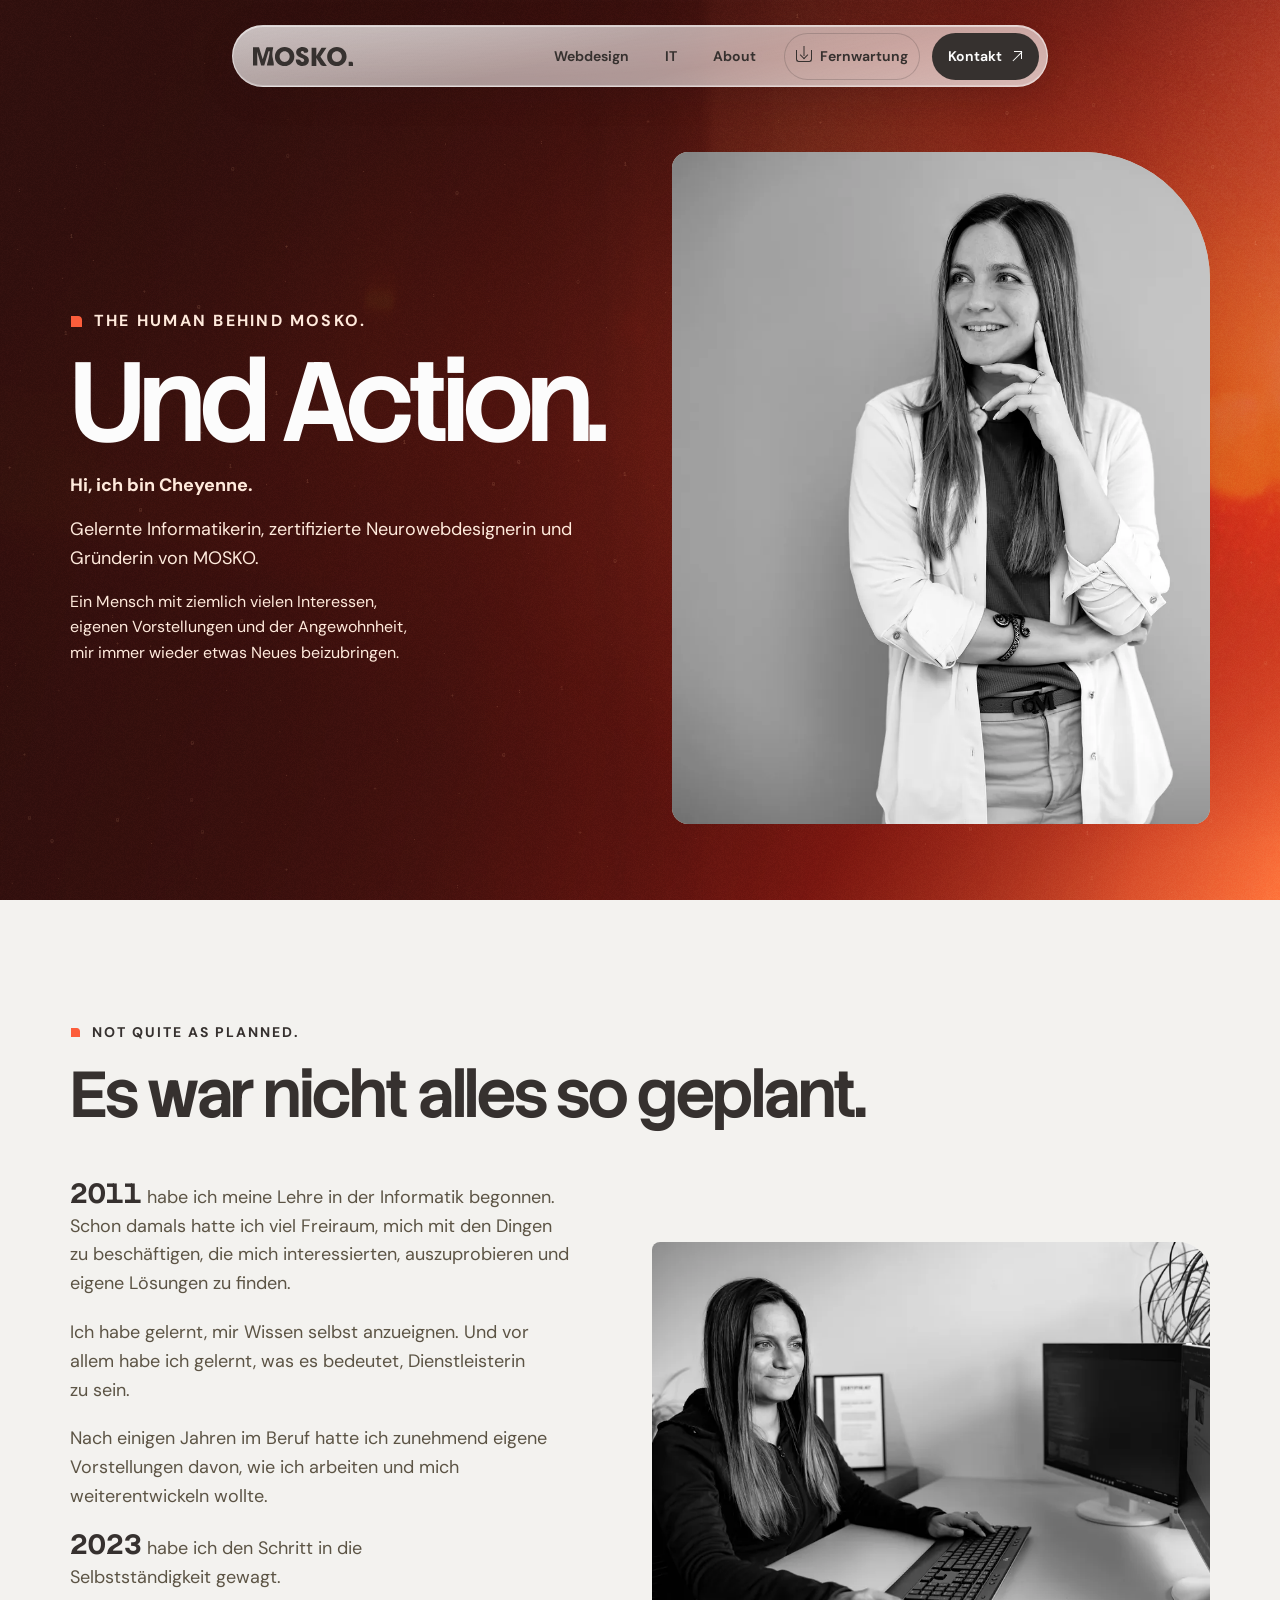
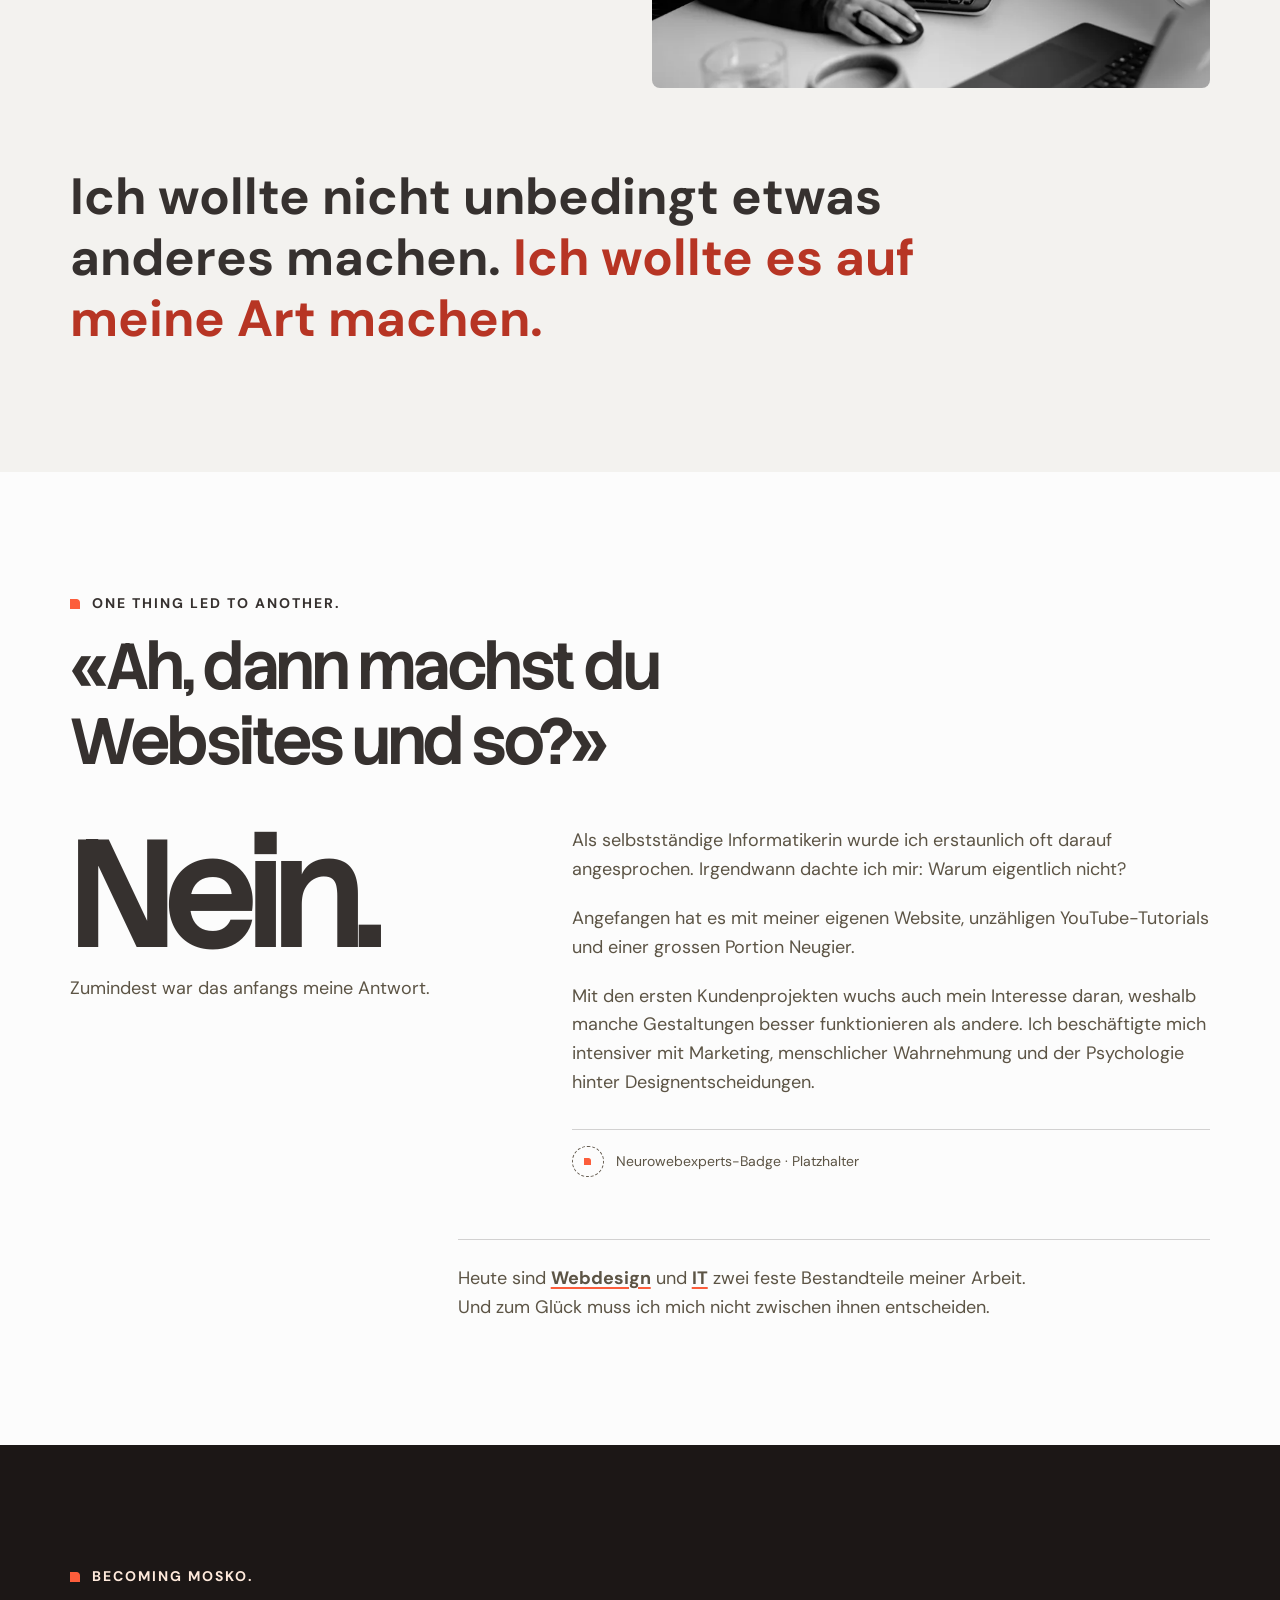
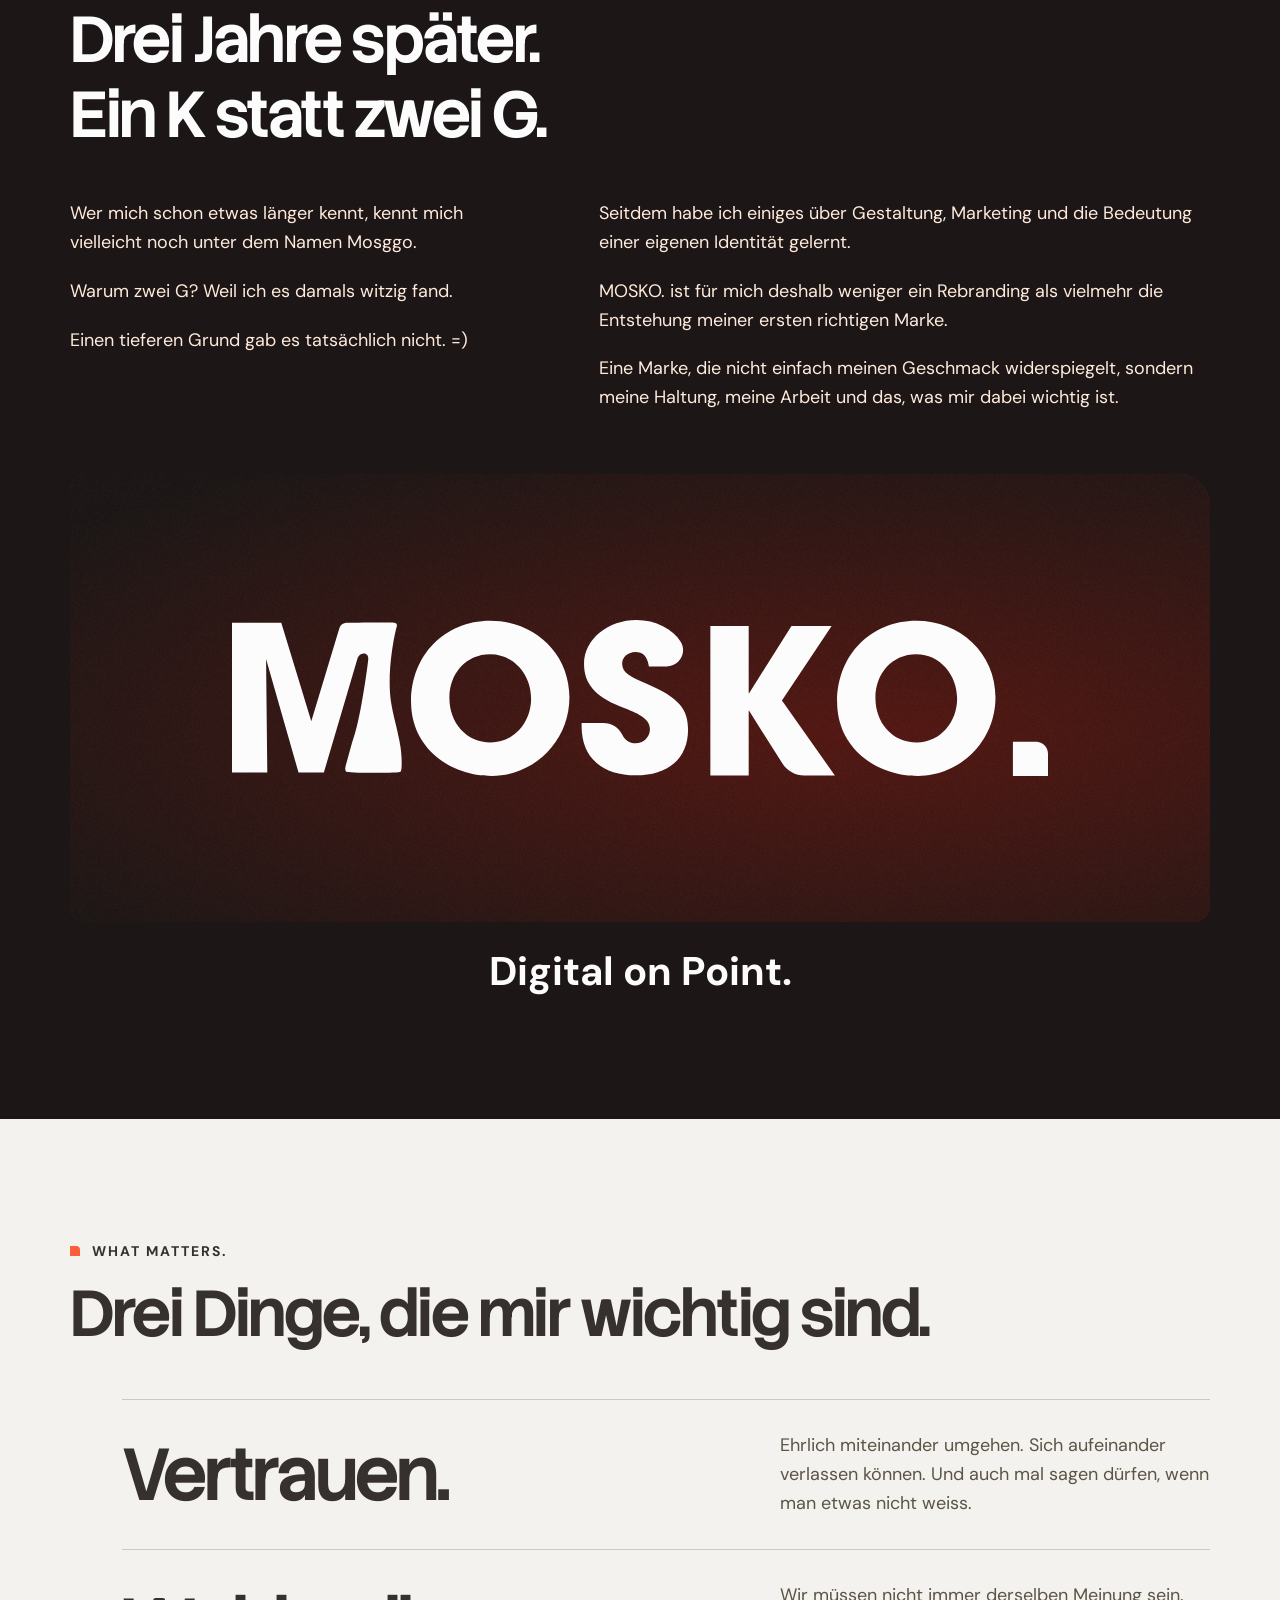
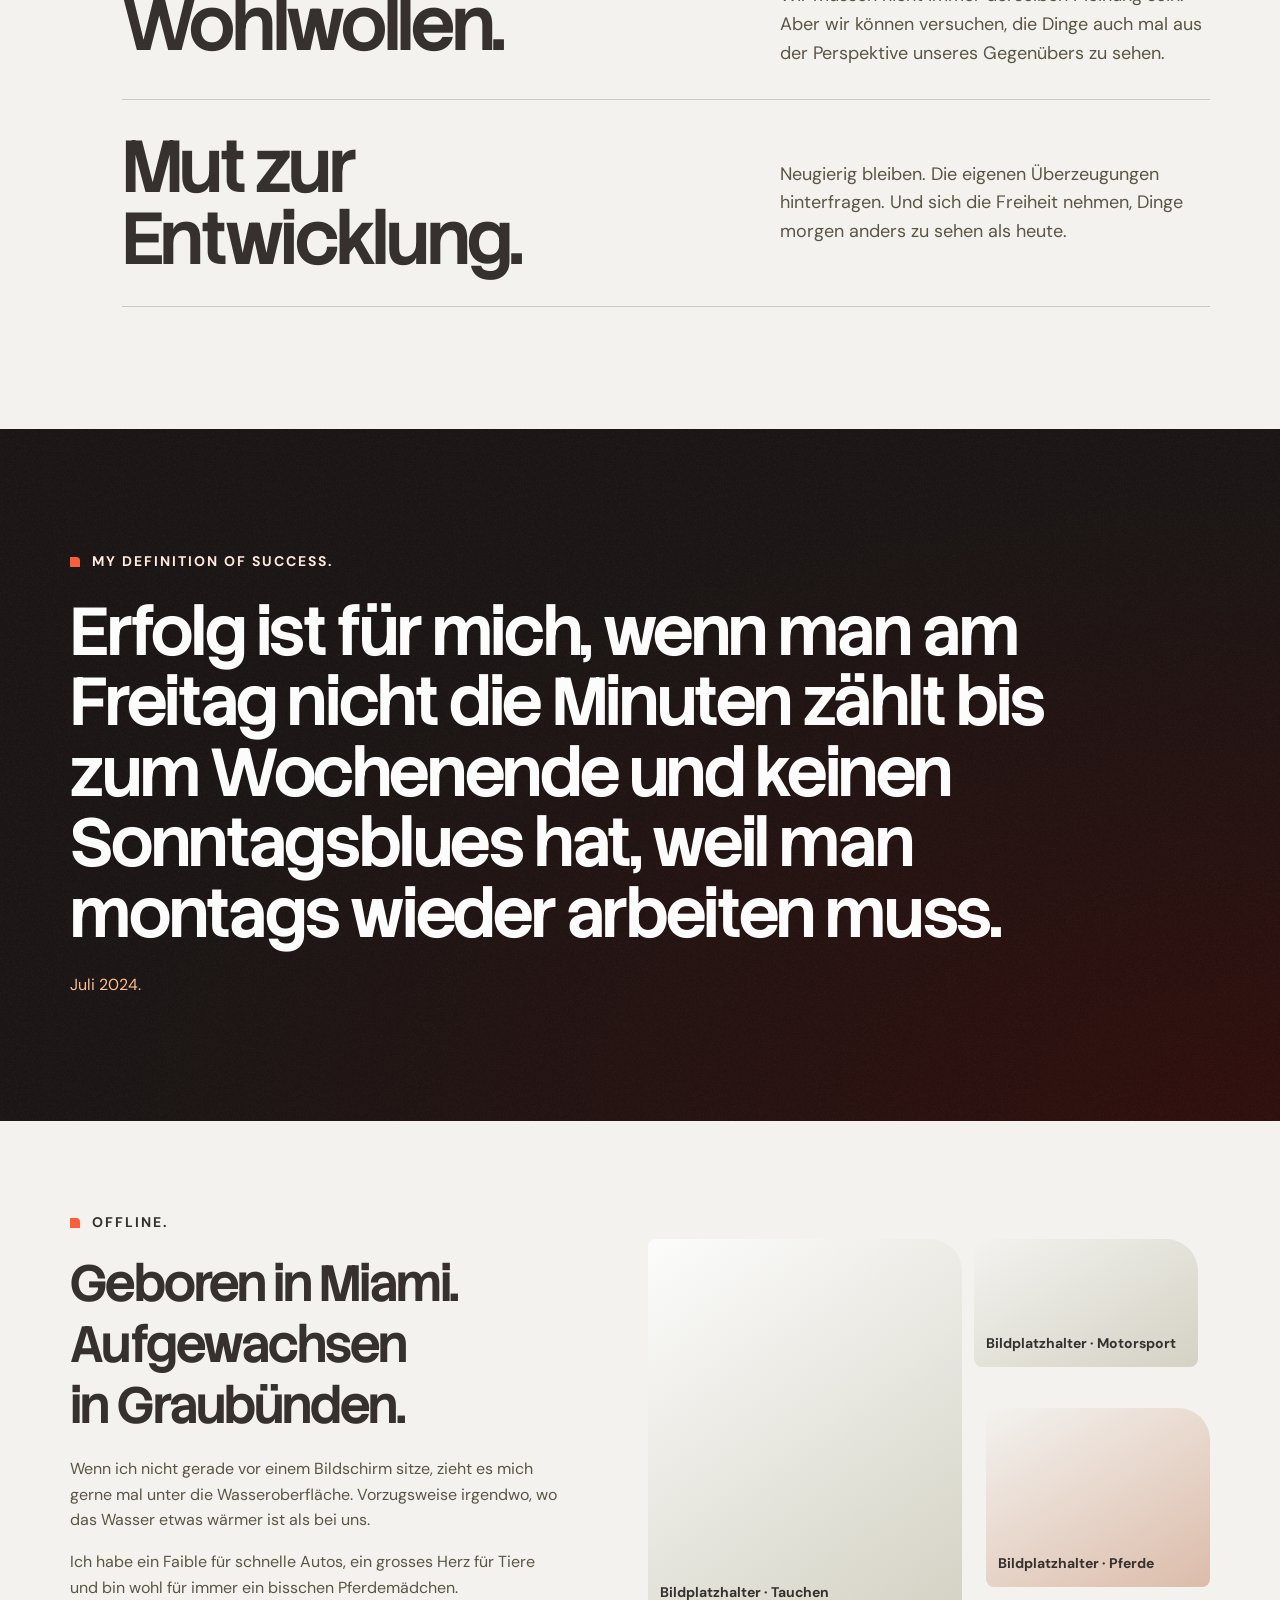
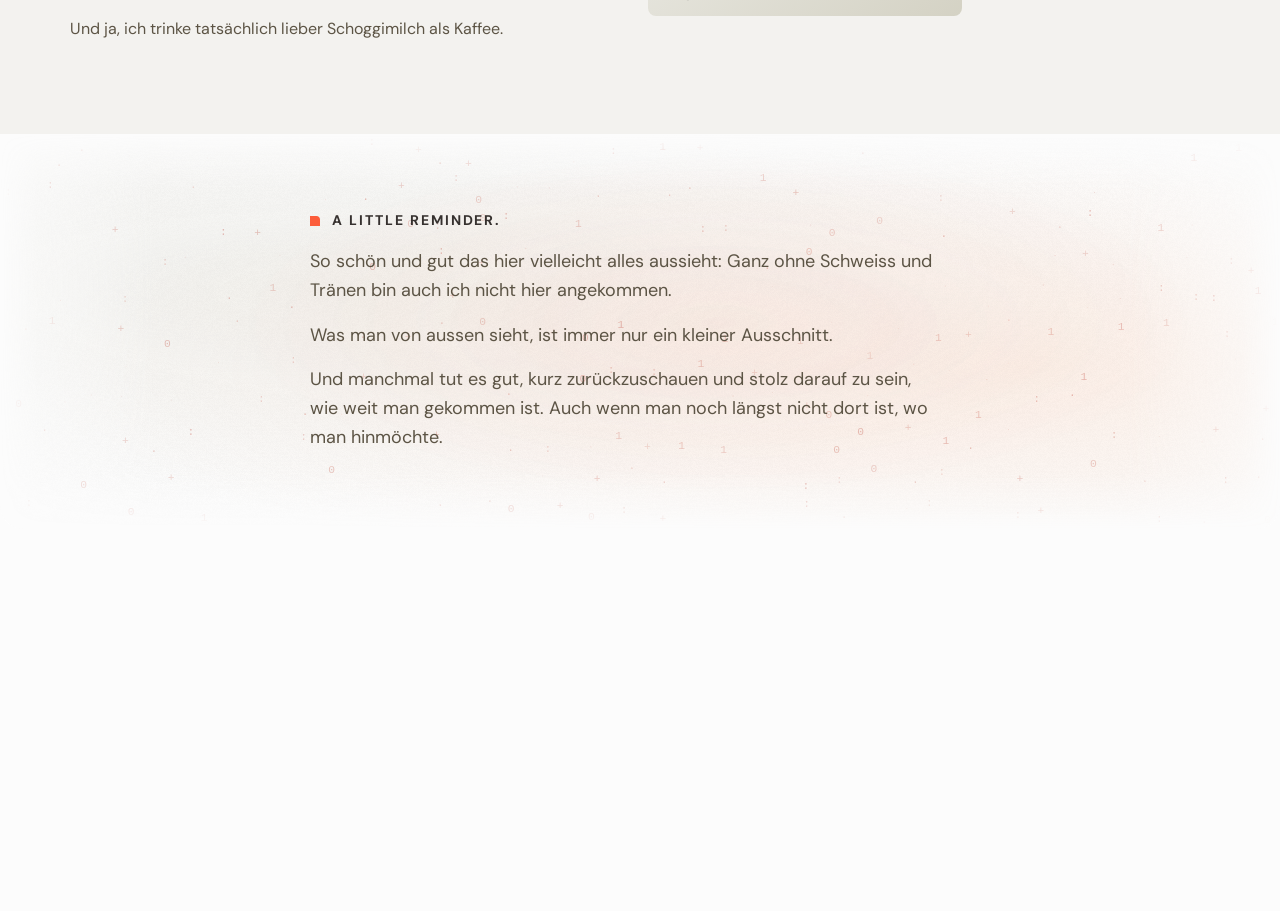
==== about/index.html @ 5f1146ff "Add the MOSKO About editorial and shared light field" ====
<!doctype html>
<html lang="de-CH">
<head>
  <meta charset="utf-8">
  <meta name="viewport" content="width=device-width, initial-scale=1">
  <meta name="theme-color" content="#3b1312">
  <meta name="robots" content="noindex, nofollow">
  <title>About – Cheyenne und die Geschichte von MOSKO.</title>
  <meta name="description" content="Cheyenne erzählt, wie Informatik, Webdesign und der Schritt in die Selbstständigkeit zu MOSKO. führten und welche Werte ihre Arbeit prägen.">
  <link rel="icon" href="../assets/img/mosko-signet.svg" type="image/svg+xml">
  <link rel="preload" href="../assets/fonts/stack-sans-headline.ttf" as="font" type="font/ttf" crossorigin>
  <link rel="preload" href="../assets/fonts/dm-sans.ttf" as="font" type="font/ttf" crossorigin>
  <link rel="stylesheet" href="../styles.css?v=about-field">
  <link rel="stylesheet" href="../about.css">
  <script src="../scenes.js" defer></script>
  <script src="../motion.js?v=mobile-curtain" defer></script>
  <script src="../language.js" defer></script>
  <script src="../about.js" defer></script>
</head>
<body class="about-page" id="start" data-native-scroll>
  <a class="skip-link" href="#inhalt">Zum Inhalt springen</a>

  <!-- data-wp-path dokumentiert das jeweilige Ziel für die spätere WordPress-Navigation. -->
  <header class="site-header">
    <nav class="nav-pill" aria-label="Hauptnavigation">
      <a class="nav-logo" href="../" aria-label="MOSKO. – Startseite" data-wp-path="/">
        <picture>
          <source media="(max-width: 26rem)" srcset="../assets/img/mosko-signet-kontrast.svg" width="1500" height="1032">
          <img src="../assets/img/mosko-kontrast.svg" width="1500" height="288" alt="">
        </picture>
      </a>
      <ul class="nav-links">
        <li><a href="../webdesign/" data-wp-path="/webdesign/">Webdesign</a></li>
        <li><a href="../it/" data-wp-path="/it/">IT</a></li>
        <li><a href="./" aria-current="page" data-wp-path="/about/">About</a></li>
      </ul>
      <ul class="nav-links nav-actions">
        <li class="nav-download-item">
          <a class="nav-download" href="../it/#fernwartung" aria-label="Fernwartung" data-wp-path="/it/#fernwartung">
            <span class="download-icon" aria-hidden="true"></span><span>Fernwartung</span>
          </a>
        </li>
        <li><a class="nav-contact" href="#kontakt" data-wp-path="/kontakt/">Kontakt <span class="arrow arrow-ne" aria-hidden="true"></span></a></li>
      </ul>
    </nav>
  </header>

  <main id="inhalt" tabindex="-1">
    <section class="hero about-hero boxed-l" aria-labelledby="hero-title">
      <div class="atmosphere atmosphere--chili" aria-hidden="true">
        <div class="atmosphere-film"></div>
        <div class="atmosphere-light"></div>
        <div class="hero-shade about-hero-shade"></div>
        <div class="atmosphere-grain"></div>
        <canvas class="atmosphere-field"></canvas>
      </div>
      <div class="about-hero-copy">
        <p class="sub-title subtitle-on-dark" lang="en">The Human Behind Mosko.</p>
        <h1 class="heading-on-dark" id="hero-title">Und Action.</h1>
        <p class="about-hello body-l body-on-dark">Hi, ich bin Cheyenne.</p>
        <p class="body-l body-on-dark">Gelernte Informatikerin, zertifizierte Neurowebdesignerin und Gründerin von MOSKO.</p>
        <p class="body-m body-on-dark">Ein Mensch mit ziemlich vielen Interessen, eigenen Vorstellungen und der Angewohnheit, mir immer wieder etwas Neues beizubringen.</p>
      </div>
      <figure class="about-hero-photo">
        <img src="../assets/img/about-cheyenne-hero-960.webp"
          srcset="../assets/img/about-cheyenne-hero-560.webp 560w, ../assets/img/about-cheyenne-hero-960.webp 960w"
          sizes="(max-width: 41.99rem) 90vw, (max-width: 90rem) 48vw, 690px"
          width="960" height="1200" fetchpriority="high"
          alt="Cheyenne lächelt in einem hellen Blazer und blickt zur Seite.">
      </figure>
    </section>

    <section class="about-path boxed-l pad-tb-128 bg-light-2" aria-labelledby="about-path-title">
      <header class="about-heading flex-column gap-16">
        <p class="sub-title subtitle-on-light" lang="en">Not Quite as Planned.</p>
        <h2 class="title-2 heading-on-light" id="about-path-title">Es war nicht alles so geplant.</h2>
      </header>
      <div class="about-path-spread">
        <div class="about-path-text body-l body-on-light">
          <p><time class="about-year" datetime="2011">2011</time> habe ich meine Lehre in der Informatik begonnen. Schon damals hatte ich viel Freiraum, mich mit den Dingen zu beschäftigen, die mich interessierten, auszuprobieren und eigene Lösungen zu finden.</p>
          <p>Ich habe gelernt, mir Wissen selbst anzueignen. Und vor allem habe ich gelernt, was es bedeutet, Dienstleisterin zu sein.</p>
          <p>Nach einigen Jahren im Beruf hatte ich zunehmend eigene Vorstellungen davon, wie ich arbeiten und mich weiterentwickeln wollte.</p>
          <p><time class="about-year" datetime="2023">2023</time> habe ich den Schritt in die Selbstständigkeit gewagt.</p>
        </div>
        <figure class="about-path-photo">
          <img src="../assets/img/about-cheyenne-path-840.webp"
            srcset="../assets/img/about-cheyenne-path-500.webp 500w, ../assets/img/about-cheyenne-path-840.webp 840w"
            sizes="(max-width: 41.99rem) 85vw, (max-width: 90rem) 44vw, 640px"
            width="840" height="672" loading="lazy" decoding="async"
            alt="Cheyenne sitzt seitlich an einem Schreibtisch mit Tastatur und Monitoren.">
        </figure>
      </div>
      <p class="about-path-statement title-3 heading-on-light"><strong>Ich wollte nicht unbedingt etwas anderes machen. <span>Ich wollte es auf meine Art machen.</span></strong></p>
    </section>

    <section class="about-worlds boxed-l pad-tb-128 bg-light-1" aria-labelledby="about-worlds-title">
      <header class="about-heading flex-column gap-16">
        <p class="sub-title subtitle-on-light" lang="en">One Thing Led to Another.</p>
        <h2 class="title-2 heading-on-light" id="about-worlds-title">«Ah, dann machst du Websites und so?»</h2>
      </header>
      <div class="about-worlds-spread">
        <p class="about-answer body-l body-on-light"><strong>Nein.</strong> Zumindest war das anfangs meine Antwort.</p>
        <div class="flex-column gap-20 body-l body-on-light">
          <p>Als selbstständige Informatikerin wurde ich erstaunlich oft darauf angesprochen. Irgendwann dachte ich mir: Warum eigentlich nicht?</p>
          <p>Angefangen hat es mit meiner eigenen Website, unzähligen YouTube-Tutorials und einer grossen Portion Neugier.</p>
          <p>Mit den ersten Kundenprojekten wuchs auch mein Interesse daran, weshalb manche Gestaltungen besser funktionieren als andere. Ich beschäftigte mich intensiver mit Marketing, menschlicher Wahrnehmung und der Psychologie hinter Designentscheidungen.</p>
          <div class="credential" data-wp-slot="neurowebexperts-badge">
            <span class="credential-mark" aria-hidden="true"></span>
            <p class="body-s">Neurowebexperts-Badge · Platzhalter</p>
          </div>
        </div>
      </div>
      <div class="about-worlds-close flex-column gap-12 body-l body-on-light">
        <p>Heute sind <strong>Webdesign</strong> und <strong>IT</strong> zwei feste Bestandteile meiner Arbeit.</p>
        <p>Und zum Glück muss ich mich nicht zwischen ihnen entscheiden.</p>
      </div>
    </section>

    <section class="about-brand boxed-l pad-tb-128" aria-labelledby="about-brand-title">
      <header class="about-heading flex-column gap-16">
        <p class="sub-title subtitle-on-dark" lang="en">Becoming Mosko.</p>
        <h2 class="title-2 heading-on-dark" id="about-brand-title">Drei Jahre später. Ein K statt zwei G.</h2>
      </header>
      <div class="about-brand-copy body-l body-on-dark">
        <div class="flex-column gap-20">
          <p>Wer mich schon etwas länger kennt, kennt mich vielleicht noch unter dem Namen Mosggo.</p>
          <p>Warum zwei G? Weil ich es damals witzig fand.</p>
          <p>Einen tieferen Grund gab es tatsächlich nicht. =)</p>
        </div>
        <div class="flex-column gap-20">
          <p>Seitdem habe ich einiges über Gestaltung, Marketing und die Bedeutung einer eigenen Identität gelernt.</p>
          <p>MOSKO. ist für mich deshalb weniger ein Rebranding als vielmehr die Entstehung meiner ersten richtigen Marke.</p>
          <p>Eine Marke, die nicht einfach meinen Geschmack widerspiegelt, sondern meine Haltung, meine Arbeit und das, was mir dabei wichtig ist.</p>
        </div>
      </div>
      <div class="about-brand-stage" data-brand-stage aria-hidden="true">
        <p class="about-name about-name-static">Mosggo <span>→</span></p>
        <div class="about-name about-name-moving">
          <span>M</span><span>O</span><span>S</span><span class="brand-g brand-g-first">G</span><span class="brand-g brand-g-second">G</span><span class="brand-o">O</span>
          <span class="brand-k">K</span>
        </div>
        <img class="about-brand-logo" src="../assets/img/mosko-leinen.svg" width="1500" height="288" alt="" loading="lazy" decoding="async">
      </div>
      <p class="about-brand-claim title-4 heading-on-dark" lang="en"><strong>Digital on Point.</strong></p>
    </section>

    <section class="about-values boxed-l pad-tb-128 bg-light-2" aria-labelledby="about-values-title">
      <header class="about-heading flex-column gap-16">
        <p class="sub-title subtitle-on-light" lang="en">What Matters.</p>
        <h2 class="title-2 heading-on-light" id="about-values-title">Drei Dinge, die mir wichtig sind.</h2>
      </header>
      <div class="about-values-list">
        <article>
          <h3 class="heading-on-light">Vertrauen.</h3>
          <p class="body-l body-on-light">Ehrlich miteinander umgehen. Sich aufeinander verlassen können. Und auch mal sagen dürfen, wenn man etwas nicht weiss.</p>
        </article>
        <article>
          <h3 class="heading-on-light">Wohlwollen.</h3>
          <p class="body-l body-on-light">Wir müssen nicht immer derselben Meinung sein. Aber wir können versuchen, die Dinge auch mal aus der Perspektive unseres Gegenübers zu sehen.</p>
        </article>
        <article>
          <h3 class="heading-on-light">Mut zur Entwicklung.</h3>
          <p class="body-l body-on-light">Neugierig bleiben. Die eigenen Überzeugungen hinterfragen. Und sich die Freiheit nehmen, Dinge morgen anders zu sehen als heute.</p>
        </article>
      </div>
    </section>

    <section class="about-quote boxed-l pad-tb-128" aria-labelledby="about-quote-title">
      <figure class="about-quote-copy flex-column gap-24">
        <p class="sub-title subtitle-on-dark" lang="en">My Definition of Success.</p>
        <blockquote>
          <h2 class="heading-on-dark" id="about-quote-title">Erfolg ist für mich, wenn man am Freitag nicht die Minuten zählt bis zum Wochenende und keinen Sonntagsblues hat, weil man montags wieder arbeiten muss.</h2>
        </blockquote>
        <figcaption class="body-m body-on-dark"><time datetime="2024-07">Juli 2024.</time></figcaption>
      </figure>
    </section>

    <section class="about-offline boxed-l pad-tb-96 bg-light-2" aria-labelledby="about-offline-title">
      <div class="about-offline-copy flex-column gap-20">
        <p class="sub-title subtitle-on-light" lang="en">Offline.</p>
        <h2 class="title-3 heading-on-light" id="about-offline-title">Geboren in Miami. Aufgewachsen in Graubünden.</h2>
        <div class="flex-column gap-16 body-m body-on-light">
          <p>Wenn ich nicht gerade vor einem Bildschirm sitze, zieht es mich gerne mal unter die Wasseroberfläche. Vorzugsweise irgendwo, wo das Wasser etwas wärmer ist als bei uns.</p>
          <p>Ich habe ein Faible für schnelle Autos, ein grosses Herz für Tiere und bin wohl für immer ein bisschen Pferdemädchen.</p>
          <p>Und ja, ich trinke tatsächlich lieber Schoggimilch als Kaffee.</p>
        </div>
      </div>
      <div class="about-collage">
        <figure class="about-slot about-slot-dive" data-wp-slot="offline-tauchen">
          <figcaption class="body-s">Bildplatzhalter · Tauchen</figcaption>
        </figure>
        <figure class="about-slot about-slot-racing" data-wp-slot="offline-motorsport">
          <figcaption class="body-s">Bildplatzhalter · Motorsport</figcaption>
        </figure>
        <figure class="about-slot about-slot-horses" data-wp-slot="offline-pferde">
          <figcaption class="body-s">Bildplatzhalter · Pferde</figcaption>
        </figure>
      </div>
    </section>

    <aside class="about-note boxed-l pad-tb-80 bg-light-1" data-light-field aria-labelledby="about-note-title">
      <div class="atmosphere atmosphere--light" aria-hidden="true">
        <div class="atmosphere-light"></div>
        <div class="atmosphere-grain"></div>
        <canvas class="atmosphere-field"></canvas>
      </div>
      <div class="about-note-copy flex-column gap-16 body-l body-on-light">
        <h2 class="sub-title subtitle-on-light" id="about-note-title" lang="en">A Little Reminder.</h2>
        <p>So schön und gut das hier vielleicht alles aussieht: Ganz ohne Schweiss und Tränen bin auch ich nicht hier angekommen.</p>
        <p>Was man von aussen sieht, ist immer nur ein kleiner Ausschnitt.</p>
        <p>Und manchmal tut es gut, kurz zurückzuschauen und stolz darauf zu sein, wie weit man gekommen ist. Auch wenn man noch längst nicht dort ist, wo man hinmöchte.</p>
      </div>
    </aside>
  </main>

  <div id="kontakt" class="footer-anchor" aria-hidden="true"></div>
  <footer class="curtain boxed-l" aria-labelledby="footer-title">
    <div class="atmosphere atmosphere--chili" aria-hidden="true">
      <div class="atmosphere-film"></div>
      <div class="atmosphere-light"></div>
      <div class="curtain-shade"></div>
      <div class="atmosphere-grain"></div>
      <canvas class="atmosphere-field"></canvas>
    </div>
    <div class="curtain-identity">
      <div class="curtain-brand flex-column gap-16">
        <a class="curtain-logo" href="../" data-wp-path="/" aria-label="MOSKO. Digital on Point. Zur Startseite">
          <img src="../assets/img/mosko-claim-leinen.svg" width="1500" height="388" alt="MOSKO. Digital on Point.">
        </a>
        <p class="body-m">In Graubünden zuhause. Digital überall.</p>
      </div>
      <div class="curtain-reach flex-column gap-16">
        <h2 class="title-6 heading-on-dark" id="footer-title">Bereit, wenn du es bist.</h2>
        <div class="curtain-channels">
          <address class="curtain-contact body-m">
            <a href="tel:+41792726472">+41 79 272 64 72</a>
            <a href="mailto:info@mosko.ch">info@mosko.ch</a>
          </address>
          <div class="curtain-socials">
            <span class="curtain-social-icon" data-social-profile="instagram" role="img" aria-label="Instagram – Profil-URL folgt" title="Instagram-Profil folgt">
              <svg viewBox="0 0 24 24" aria-hidden="true" fill="none" stroke="currentColor" stroke-width="1.6">
                <rect x="3.5" y="3.5" width="17" height="17" rx="4.5"/>
                <circle cx="12" cy="12" r="4"/>
                <circle cx="17.2" cy="6.9" r="1" fill="currentColor" stroke="none"/>
              </svg>
            </span>
            <span class="curtain-social-icon" data-social-profile="linkedin" role="img" aria-label="LinkedIn – Profil-URL folgt" title="LinkedIn-Profil folgt">
              <svg viewBox="0 0 24 24" aria-hidden="true" fill="none" stroke="currentColor" stroke-width="1.6">
                <rect x="3.5" y="3.5" width="17" height="17" rx="3"/>
                <path d="M8 10.5v6m3.75 0v-6m0 2.1a2.4 2.4 0 0 1 4.8 0v3.9" stroke-linecap="round"/>
                <circle cx="8" cy="7.6" r="1" fill="currentColor" stroke="none"/>
              </svg>
            </span>
          </div>
        </div>
      </div>
    </div>

    <div class="curtain-base body-s">
      <p class="curtain-language-status" lang="en" role="status" data-language-status hidden></p>
      <div class="curtain-legal">
        <p>© 2026 MOSKO.</p>
        <nav class="curtain-links" aria-label="Rechtliche Informationen">
          <a href="#impressum-vorschau" data-wp-path="/impressum/">Impressum</a>
          <a href="#datenschutz-vorschau" data-wp-path="/datenschutz/">Datenschutz</a>
        </nav>
      </div>
      <div class="curtain-language" role="group" aria-label="Sprache" data-language-picker hidden>
        <button type="button" lang="de-CH" aria-label="Deutsch" aria-pressed="false" data-language="de">DE</button>
        <span aria-hidden="true">/</span>
        <button type="button" lang="en" aria-label="English" aria-pressed="false" data-language="en">EN</button>
      </div>
    </div>
    <p class="preview-note body-s" id="impressum-vorschau" tabindex="-1">Das Impressum folgt als eigene Seite. <a href="#kontakt">Hinweis schliessen</a></p>
    <p class="preview-note body-s" id="datenschutz-vorschau" tabindex="-1">Die Datenschutzerklärung folgt als eigene Seite. <a href="#kontakt">Hinweis schliessen</a></p>
  </footer>
</body>
</html>
---- styles.css ----
@font-face {
  font-family: "Stack Sans Headline";
  src: url("assets/fonts/stack-sans-headline.ttf") format("truetype");
  font-style: normal;
  font-weight: 200 700;
  font-display: swap;
}
@font-face {
  font-family: "DM Sans";
  src: url("assets/fonts/dm-sans.ttf") format("truetype");
  font-style: normal;
  font-weight: 100 1000;
  font-display: swap;
}

:root {
  --primary-brand-1: #fc5d3b;
  --primary-light-1: #fcfcfc;
  --primary-light-2: #f3f2ef;
  --primary-light-3: #d4d2c4;
  --primary-dark-1: #36312f;
  --primary-dark-2: #5c5445;
  --primary-dark-3: #655c50;
  --primary-transparent-1: #fc5d3b1f;

  --chili-ink: #31100e;
  --chili-shadow: #541813;
  --chili-base: #7d251d;
  --chili-red: #b73524;
  --chili-glow: #f34b2d;
  --chili-light: #ff9c60;
  --chili-ember: #ffbc91;
  --chili-cream: #ffeadc;
  --shadow-black: #1c1716;
  --glass-base: color-mix(in srgb, var(--primary-light-1) 58%, transparent);
  --glass-fallback: color-mix(in srgb, var(--primary-light-1) 87%, transparent);
  --glass-rim: color-mix(in srgb, var(--primary-light-1) 54%, transparent);
  --glass-highlight: color-mix(in srgb, var(--primary-light-1) 29%, transparent);
  --glass-shade: color-mix(in srgb, var(--chili-ink) 19%, transparent);
  --light-line: color-mix(in srgb, var(--primary-light-1) 42%, transparent);
  --dark-line: color-mix(in srgb, var(--primary-dark-1) 21%, transparent);
  --grain: url("assets/img/grain.png");
  /* Lichtfotografie: liana-s-kWEW965_5Y0-unsplash.jpg */
  --film: url("assets/img/chili-film.webp");

  --heading-font: "Stack Sans Headline", Arial, sans-serif;
  --body-font: "DM Sans", Arial, sans-serif;
  --heading-weight: 600;
  --body-weight: 400;
  --body-size-l: 1.125rem;
  --body-size-m: 1rem;
  --body-size-s: 0.875rem;
  --title-subtitle: 0.875rem;
  /* Modulare Skala: 19px × 1.13 bei 360px, 25px × 1.27 bei 1280px. */
  --title-size-1: clamp(2.1875rem, 1.0136rem + 5.2174vw, 5.1875rem);
  --title-size-2: clamp(1.9375rem, 1.106rem + 3.6957vw, 4.0625rem);
  --title-size-3: clamp(1.6875rem, 1.1005rem + 2.6087vw, 3.1875rem);
  --title-size-4: clamp(1.5rem, 1.1087rem + 1.7391vw, 2.5rem);
  --title-size-5: clamp(1.3125rem, 1.0435rem + 1.1957vw, 2rem);
  --title-size-6: clamp(1.1875rem, 1.0408rem + 0.6522vw, 1.5625rem);
  --tracking-title: -0.038em;
  --tracking-label: 0.14em;

  --size-0: 0rem;
  --size-4: 0.25rem;
  --size-8: 0.5rem;
  --size-12: 0.75rem;
  --size-16: 1rem;
  --size-20: 1.25rem;
  --size-24: 1.5rem;
  --size-32: clamp(1.75rem, 1.662rem + 0.376vw, 2rem);
  --size-40: clamp(2.125rem, 1.993rem + 0.563vw, 2.5rem);
  --size-48: clamp(2.5rem, 2.324rem + 0.751vw, 3rem);
  --size-64: clamp(3.25rem, 2.986rem + 1.127vw, 4rem);
  --size-80: clamp(3.875rem, 3.479rem + 1.69vw, 5rem);
  --size-96: clamp(4.5rem, 3.972rem + 2.254vw, 6rem);
  --size-128: clamp(5.8rem, 5.025rem + 3.305vw, 8rem);
  --size-160: clamp(7rem, 5.944rem + 4.507vw, 10rem);

  --radius-s: 0.5rem;
  --radius-m: 1rem;
  --radius-l: 2rem;
  --radius-full: 9999px;
  --button-radius: var(--radius-full);
  --point-rounding: 34.4%;
  --point-mask: url("assets/img/mosko-punkt.svg");
  --point-size: 0.72em;
  --hairline: 1px;
  --focus-width: 2px;
  --max-content: 86rem;
  --nav-width: 51rem;
  --nav-top: clamp(0.625rem, 2.8vh, 1.65rem);
  --page-gutter: max(5.5%, calc((100% - var(--max-content)) / 2));
  --nav-logo-size: clamp(4.5rem, 9vw, 6.25rem);
  --icon-size: 0.9em;
  --curtain-overlap: 24px;
  --curtain-radius: var(--curtain-overlap);
  --signature-track: min(96svh, 58rem);
  --ease-out: cubic-bezier(0.22, 1, 0.36, 1);
  --transition-fast: 180ms;
  --transition-image: 650ms;
}

*, *::before, *::after { box-sizing: border-box; }
html { scroll-behavior: smooth; }
body {
  margin: 0;
  color: var(--primary-dark-2);
  background: var(--primary-light-1);
  font: var(--body-weight) var(--body-size-m)/1.6 var(--body-font);
  font-optical-sizing: none;
  font-variation-settings: "opsz" 18;
}
h1, h2, h3, h4, h5, h6 {
  margin: 0;
  color: var(--primary-dark-1);
  font-family: var(--heading-font);
  font-weight: var(--heading-weight);
  letter-spacing: var(--tracking-title);
  text-wrap: balance;
}
h1 { font-size: var(--title-size-1); line-height: 1.1; }
h2 { font-size: var(--title-size-2); line-height: 1.15; }
h3 { font-size: var(--title-size-3); line-height: 1.2; }
h4 { font-size: var(--title-size-4); line-height: 1.25; }
h5 { font-size: var(--title-size-5); line-height: 1.3; }
h6 { font-size: var(--title-size-6); line-height: 1.3; }
p, ul, figure { margin: 0; }
p { text-wrap: pretty; }
a { color: inherit; text-underline-offset: 0.22em; }
img { display: block; max-inline-size: 100%; block-size: auto; }
:focus-visible {
  outline: var(--focus-width) solid var(--focus-color, var(--primary-dark-1));
  outline-offset: var(--size-4);
}
:where([id]) { scroll-margin-block-start: var(--anchor-offset, var(--size-96)); }

/* LWPR typography, spacing and layout */
.title-1 { font-size: var(--title-size-1); font-weight: var(--heading-weight); line-height: 1.1; }
.title-2 { font-size: var(--title-size-2); font-weight: var(--heading-weight); line-height: 1.15; }
.title-3 { font-size: var(--title-size-3); font-weight: var(--heading-weight); line-height: 1.2; }
.title-4 { font-size: var(--title-size-4); font-weight: var(--heading-weight); line-height: 1.25; }
.title-5 { font-size: var(--title-size-5); font-weight: var(--heading-weight); line-height: 1.3; }
.title-6 { font-size: var(--title-size-6); font-weight: var(--heading-weight); line-height: 1.3; }
.body-l { font-size: var(--body-size-l); font-weight: var(--body-weight); line-height: 1.6; }
.body-m { font-size: var(--body-size-m); font-weight: var(--body-weight); line-height: 1.6; }
.body-s { font-size: var(--body-size-s); font-weight: var(--body-weight); line-height: 1.6; }
.sub-title {
  display: flex;
  align-items: center;
  gap: var(--size-12);
  font-family: var(--body-font);
  font-size: var(--title-subtitle);
  font-weight: 700;
  line-height: 1.4;
  letter-spacing: var(--tracking-label);
  text-transform: uppercase;
}
.heading-on-light { color: var(--primary-dark-1); }
.heading-on-dark { color: var(--primary-light-1); }
.subtitle-on-light { color: var(--primary-dark-1); }
.subtitle-on-dark { color: var(--chili-cream); }
.body-on-light { color: var(--primary-dark-2); }
.body-on-dark { color: var(--chili-cream); }
.link-on-light { color: var(--primary-dark-1); }
.bg-light-1 { background-color: var(--primary-light-1); }
.bg-light-2 { background-color: var(--primary-light-2); }
.boxed-l { padding-inline: var(--page-gutter); }
.flex-column { display: flex; flex-direction: column; }
.gap-16 { gap: var(--size-16); }
.gap-20 { gap: var(--size-20); }
.gap-24 { gap: var(--size-24); }
.pad-0 { padding: var(--size-0); }
.pad-tb-0 { padding-block: var(--size-0); }
.pad-lr-0 { padding-inline: var(--size-0); }
.pad-4 { padding: var(--size-4); }
.pad-tb-4 { padding-block: var(--size-4); }
.pad-lr-4 { padding-inline: var(--size-4); }
.pad-8 { padding: var(--size-8); }
.pad-tb-8 { padding-block: var(--size-8); }
.pad-lr-8 { padding-inline: var(--size-8); }
.pad-12 { padding: var(--size-12); }
.pad-tb-12 { padding-block: var(--size-12); }
.pad-lr-12 { padding-inline: var(--size-12); }
.pad-16 { padding: var(--size-16); }
.pad-tb-16 { padding-block: var(--size-16); }
.pad-lr-16 { padding-inline: var(--size-16); }
.pad-20 { padding: var(--size-20); }
.pad-tb-20 { padding-block: var(--size-20); }
.pad-lr-20 { padding-inline: var(--size-20); }
.pad-24 { padding: var(--size-24); }
.pad-tb-24 { padding-block: var(--size-24); }
.pad-lr-24 { padding-inline: var(--size-24); }
.pad-32 { padding: var(--size-32); }
.pad-tb-32 { padding-block: var(--size-32); }
.pad-lr-32 { padding-inline: var(--size-32); }
.pad-40 { padding: var(--size-40); }
.pad-tb-40 { padding-block: var(--size-40); }
.pad-lr-40 { padding-inline: var(--size-40); }
.pad-48 { padding: var(--size-48); }
.pad-tb-48 { padding-block: var(--size-48); }
.pad-lr-48 { padding-inline: var(--size-48); }
.pad-64 { padding: var(--size-64); }
.pad-tb-64 { padding-block: var(--size-64); }
.pad-lr-64 { padding-inline: var(--size-64); }
.pad-80 { padding: var(--size-80); }
.pad-tb-80 { padding-block: var(--size-80); }
.pad-lr-80 { padding-inline: var(--size-80); }
.pad-96 { padding: var(--size-96); }
.pad-tb-96 { padding-block: var(--size-96); }
.pad-lr-96 { padding-inline: var(--size-96); }
.pad-128 { padding: var(--size-128); }
.pad-tb-128 { padding-block: var(--size-128); }
.pad-lr-128 { padding-inline: var(--size-128); }
.pad-160 { padding: var(--size-160); }
.pad-tb-160 { padding-block: var(--size-160); }
.pad-lr-160 { padding-inline: var(--size-160); }

.text-link {
  display: inline-flex;
  align-items: center;
  align-self: start;
  gap: var(--size-12);
  min-block-size: var(--size-48);
  font-weight: 700;
  text-decoration-thickness: var(--focus-width);
  text-decoration-color: var(--primary-brand-1);
}
.text-link .arrow { transition: translate var(--transition-fast) var(--ease-out); }
.text-link .arrow { color: var(--primary-dark-1); }
.text-link:hover .arrow { translate: 0.2em -0.2em; }
.text-link:hover { text-decoration-color: currentColor; }
.btn-solid-on-dark {
  display: inline-flex;
  align-items: center;
  align-self: start;
  gap: var(--size-16);
  padding: var(--size-16) var(--size-24);
  border-width: var(--hairline);
  border-style: solid;
  border-color: var(--primary-light-1);
  border-radius: var(--button-radius);
  background: var(--primary-light-1);
  color: var(--primary-dark-1);
  font-size: var(--body-size-m);
  font-weight: 700;
  line-height: 1;
  text-decoration: none;
  transition: background var(--transition-fast), color var(--transition-fast), border-color var(--transition-fast);
}
.btn-solid-on-dark:hover {
  background: var(--chili-cream);
  border-color: var(--chili-cream);
}
.arrow {
  position: relative;
  display: inline-block;
  flex: none;
  inline-size: var(--icon-size);
  block-size: var(--icon-size);
}
.arrow::before, .arrow::after { content: ""; position: absolute; }
.arrow::before {
  inset: 10% 10% auto auto;
  inline-size: 65%;
  block-size: 65%;
  border-block-start: var(--hairline) solid currentColor;
  border-inline-end: var(--hairline) solid currentColor;
}
.arrow::after {
  inset: 50% -4% auto 3%;
  border-block-start: var(--hairline) solid currentColor;
  transform: rotate(-45deg);
}
.sub-title::before, .credential-mark::before { content: ""; }
.sub-title::before, .point, .credential-mark::before {
  display: inline-block;
  flex: none;
  inline-size: var(--point-size);
  aspect-ratio: 239.93 / 235.77;
  background: var(--primary-brand-1);
  mask: var(--point-mask) center / contain no-repeat;
}
.preview-note {
  display: none;
  padding: var(--size-12) var(--size-16);
  border-inline-start: var(--focus-width) solid currentColor;
  background: color-mix(in srgb, currentColor 8%, transparent);
}
.preview-note:target { display: block; }
.preview-note a { font-weight: 600; }
.skip-link {
  position: fixed;
  z-index: 10;
  inset: var(--size-12) auto auto var(--size-12);
  padding: var(--size-12) var(--size-20);
  border-radius: var(--radius-s);
  background: var(--primary-light-1);
  color: var(--primary-dark-1);
  translate: 0 -150%;
}
.skip-link:focus { translate: 0; }

/* Floating navigation */
.site-header { position: fixed; z-index: 5; inset: var(--nav-top) 0 auto; pointer-events: none; }
.nav-pill {
  display: flex;
  justify-content: space-between;
  align-items: center;
  gap: var(--size-12);
  inline-size: min(92%, var(--nav-width));
  min-block-size: var(--size-64);
  margin-inline: auto;
  padding: var(--size-4) var(--size-8) var(--size-4) var(--size-20);
  border: var(--hairline) solid var(--glass-rim);
  border-radius: var(--radius-full);
  color: var(--primary-dark-1);
  background: var(--glass-fallback);
  box-shadow:
    inset 0 var(--hairline) 0 var(--glass-rim),
    inset 0 calc(-1 * var(--hairline)) 0 var(--glass-highlight),
    0 var(--size-8) var(--size-32) var(--glass-shade);
  pointer-events: auto;
}
@supports (backdrop-filter: blur(1px)) {
  .nav-pill {
    background:
      radial-gradient(ellipse at 22% -60%, var(--glass-highlight), transparent 66%),
      linear-gradient(166deg, var(--glass-highlight), transparent 44% 59%, var(--glass-highlight)),
      var(--glass-base);
    backdrop-filter: blur(var(--size-24)) saturate(1.32);
  }
}
.nav-logo { margin-inline-end: auto; display: grid; flex: none; align-items: center; min-block-size: var(--size-40); }
.nav-logo img { inline-size: var(--nav-logo-size); }
.nav-links { display: flex; gap: var(--size-4); padding: 0; list-style: none; }
.nav-links a {
  display: flex;
  align-items: center;
  gap: var(--size-8);
  min-block-size: var(--size-48);
  padding-inline: var(--size-16);
  border-radius: var(--radius-full);
  font-size: var(--body-size-s);
  font-weight: 650;
  line-height: 1.15;
  text-decoration: none;
  white-space: nowrap;
  transition: background var(--transition-fast), color var(--transition-fast);
}
.nav-links a:hover { background: var(--primary-light-1); }
.nav-links .nav-contact { background: var(--primary-dark-1); color: var(--primary-light-1); }
.nav-links .nav-contact:hover { background: var(--shadow-black); }
.nav-actions { align-items: center; gap: var(--size-12); }
.nav-links .nav-download {
  padding-inline: var(--size-12);
  box-shadow: inset 0 0 0 var(--hairline) var(--dark-line);
}
.download-icon {
  inline-size: var(--size-16);
  block-size: var(--size-12);
  position: relative;
  border: var(--hairline) solid currentColor;
  border-block-start: 0;
  border-radius: 0 0 0.18rem 0.18rem;
  align-self: center;
  flex: none;
}
.download-icon::before, .download-icon::after {
  content: "";
  position: absolute;
  inset-inline-start: 50%;
  translate: -50% 0;
}
.download-icon::before { inset-block-start: -0.25rem; block-size: 0.6rem; border-inline-start: var(--hairline) solid; }
.download-icon::after {
  inset-block-end: 0.23rem;
  inline-size: 0.36rem;
  aspect-ratio: 1;
  border-inline-end: var(--hairline) solid;
  border-block-end: var(--hairline) solid;
  rotate: 45deg;
}

main {
  position: relative;
  z-index: 1;
  background: var(--primary-light-1);
  border-end-start-radius: var(--curtain-radius);
  border-end-end-radius: var(--curtain-radius);
  overflow: clip;
}

/* Hero. Chili film, a generated signet field and an independent text veil. */
.hero, .signature-stage, .curtain {
  --focus-color: var(--primary-light-1);
  isolation: isolate;
}
.hero {
  display: grid;
  position: relative;
  min-block-size: 100svh;
  grid-template-rows: 1fr auto;
  padding-block: var(--size-128) var(--size-24);
  background: var(--chili-base);
  overflow: hidden;
}
/* Atmospheric layers can be used with or without the generative signet. */
.atmosphere, .atmosphere-film, .atmosphere-light, .atmosphere-grain, .atmosphere-field,
.hero-shade, .curtain-shade, .signature-art, .signature-shade {
  position: absolute;
  inset: 0;
  pointer-events: none;
}
.atmosphere, .signature-art { z-index: -1; overflow: hidden; }
.atmosphere { isolation: isolate; }
.atmosphere--chili {
  --atmosphere-ink: var(--chili-ember);
  --atmosphere-flare: color-mix(in srgb, var(--chili-light) 45%, transparent);
  --atmosphere-grain-opacity: 0.52;
  background: radial-gradient(ellipse at 81% 42%, color-mix(in srgb, var(--chili-glow) 77%, var(--chili-shadow)), transparent 65%),
    linear-gradient(125deg, var(--chili-ink) 9%, var(--chili-red) 75%, var(--chili-light));
}
:is(.human, .service-inquiry, [data-light-field]) .atmosphere--light {
  --atmosphere-ink: var(--chili-red);
  --atmosphere-flare: color-mix(in srgb, var(--primary-brand-1) 12%, transparent);
  --atmosphere-grain-opacity: 0.14;
  --atmosphere-field-gain: 2.72;
  --atmosphere-field-spacing: 0.82;
  --atmosphere-field-size: clamp(0.62rem, 0.88vw, 0.76rem);
  --atmosphere-field-glyph-share: 0.66;
  --atmosphere-field-motion: 1;
  --atmosphere-pulse-light: 0.07;
  background:
    radial-gradient(ellipse at 23% 38%, color-mix(in srgb, var(--primary-light-3) 24%, transparent), transparent 65%),
    radial-gradient(ellipse at 80% 59%, color-mix(in srgb, var(--chili-ember) 18%, transparent), transparent 69%);
  mask-image:
    linear-gradient(90deg, transparent, rgba(0, 0, 0, 0.50) 3%, black 12% 88%, rgba(0, 0, 0, 0.50) 97%, transparent),
    linear-gradient(0deg, transparent, rgba(0, 0, 0, 0.52) 5%, black 14% 86%, rgba(0, 0, 0, 0.52) 95%, transparent);
  mask-composite: intersect;
}
.atmosphere-film {
  inset: calc(-1 * var(--size-16));
  background: var(--film) center / cover;
  transform: translate3d(0, 0, 0);
  mix-blend-mode: soft-light;
  opacity: 0.79;
}
.atmosphere-light {
  background: radial-gradient(ellipse 40% 46%, var(--atmosphere-flare), transparent 100%);
  transform: translate3d(18%, -4%, 0);
  opacity: 0.38;
}
.atmosphere-grain, .signature-art::after {
  background: var(--grain) repeat;
  mix-blend-mode: soft-light;
  opacity: var(--atmosphere-grain-opacity, 0.52);
}
.atmosphere--light .atmosphere-grain { mix-blend-mode: multiply; }
.atmosphere-field {
  inline-size: 100%;
  block-size: 100%;
}
:is(.human, .service-inquiry, [data-light-field]) .atmosphere--light .atmosphere-field {
  font-size: var(--atmosphere-field-size);
  opacity: 0.92;
}
.signature-art::after {
  content: "";
  position: absolute;
  inset: 0;
}
.hero-visual {
  --hero-signet-width: 41.5%;
  --hero-signet-x: 75%;
  --hero-signet-y: 43%;
  --hero-signet-max-height: 72%;
  position: absolute;
  z-index: 1;
  inset: 0;
}
.hero-still {
  position: absolute;
  inset: var(--hero-signet-y) auto auto var(--hero-signet-x);
  translate: -50% -50%;
  inline-size: var(--hero-signet-width);
  max-block-size: var(--hero-signet-max-height);
  object-fit: contain;
  opacity: 0.54;
  rotate: -8deg;
  filter: drop-shadow(0 0 var(--size-48) var(--chili-light));
}
.hero-field, .signature-field { position: absolute; inset: 0; inline-size: 100%; block-size: 100%; }
.hero-visual[data-painted] .hero-still, .signature-visual[data-painted] .signature-still { visibility: hidden; }
.hero-shade {
  background: linear-gradient(90deg, color-mix(in srgb, var(--chili-ink) 83%, transparent),
    color-mix(in srgb, var(--chili-ink) 62%, transparent) 35%,
    color-mix(in srgb, var(--chili-ink) 31%, transparent) 58%, transparent 77%),
    linear-gradient(0deg, color-mix(in srgb, var(--chili-ink) 64%, transparent), transparent 35%);
}
.hero-content { align-self: center; align-items: flex-start; padding-block: var(--size-16) var(--size-32); }
.intro-statement { display: flex; align-items: baseline; gap: var(--size-12); }
.hero h1 { max-inline-size: 20ch; line-height: 1.01; text-wrap: initial; }
.hero h1 span { display: block; }
.hero-second { color: var(--chili-cream); }
.hero-lead { max-inline-size: 46ch; }
.hero-base { justify-self: center; }
.hero .sub-title {
  font-size: clamp(0.9375rem, var(--title-subtitle) + 0.2vw, 1rem);
}

/* Editorial content */
.intro {
  display: grid;
  align-items: center;
  grid-template-columns: 1.25fr 0.8fr;
  column-gap: clamp(var(--size-40), 9vw, var(--size-160));
}
.intro-heading { max-inline-size: 46rem; }
.intro-copy { max-inline-size: 36rem; }
.intro-statement {
  color: var(--primary-dark-1);
  padding-block-start: var(--size-24);
  border-block-start: var(--hairline) solid var(--dark-line);
}
.intro-statement .point { align-self: start; margin-block-start: 0.46em; }

.services-heading { max-inline-size: 50rem; margin-block-end: var(--size-48); }
.worlds {
  display: grid;
  grid-template-columns: repeat(2, minmax(0, 1fr));
  gap: clamp(var(--size-24), 6vw, var(--size-96));
}
.world-cloud { margin-block-start: var(--size-64); }
.world-image {
  position: relative;
  display: block;
  aspect-ratio: 1.53;
  overflow: hidden;
  background: var(--primary-light-3);
}
.world-image-web { border-radius: var(--radius-m); }
.world-image-cloud { border-radius: var(--radius-m); }
.world-image img, .human-image img { inline-size: 100%; block-size: 100%; object-fit: cover; }
.world-image img { transition: scale var(--transition-image) var(--ease-out); }
.world-image:is(:hover, :focus-visible) img { scale: 1.055; }
.world-arrow {
  position: absolute;
  inset: auto var(--size-16) var(--size-16) auto;
  display: grid;
  place-items: center;
  inline-size: var(--size-48);
  aspect-ratio: 1;
  border-radius: var(--radius-full);
  background: var(--primary-light-1);
  color: var(--primary-dark-1);
}
.world-copy { max-inline-size: 35rem; padding-inline-end: var(--size-20); }
.world-copy h3 { text-wrap: initial; }

/* The passage opens as the perspective shifts between layers of matte stone. */
.signature { background: var(--shadow-black); }
.signature-stage {
  display: grid;
  align-items: center;
  position: relative;
  min-block-size: 100svh;
  padding-block: var(--size-128);
  overflow: hidden;
}
.signature-art {
  background: radial-gradient(ellipse at 76% 44%, var(--primary-dark-1), transparent 67%), var(--shadow-black);
}
.signature-visual {
  position: absolute;
  inset: 0 0 0 30%;
  overflow: hidden;
}
.signature-still {
  position: absolute;
  inset: 0 0 0 auto;
  inline-size: 78%;
  block-size: 100%;
  object-fit: cover;
  object-position: 55% 66%;
  opacity: 0.85;
  mask-image: linear-gradient(90deg, transparent, black 22% 93%, transparent);
}
.signature-shade {
  background: linear-gradient(90deg, var(--shadow-black),
    color-mix(in srgb, var(--shadow-black) 90%, transparent) 33%,
    color-mix(in srgb, var(--shadow-black) 52%, transparent) 52%, transparent 75%);
}
.signature-copy { max-inline-size: 50rem; }
.signature-copy h2 { text-wrap: initial; }
.signature-copy h2 span { display: block; }
.signature-copy .signature-continuation {
  margin-block-start: var(--size-16);
  max-inline-size: 21ch;
  font-size: var(--title-size-3);
  font-weight: 450;
  color: var(--chili-cream);
  text-wrap: balance;
}

/* Reviews and profile */
.reviews-heading { max-inline-size: 64rem; }
.reviews-feed {
  display: grid;
  grid-template-columns: minmax(0, 1fr) minmax(0, 1fr);
  align-items: center;
  gap: var(--size-24);
  margin-block-start: var(--size-48);
  padding-block: var(--size-24) var(--size-12);
  border-block-start: var(--hairline) solid var(--dark-line);
}
.reviews-source { display: flex; align-items: center; gap: var(--size-16); }
.reviews-source .point { --point-size: 1.16rem; }
.reviews-entries { min-inline-size: 0; }
.human {
  position: relative;
  isolation: isolate;
  display: grid;
  grid-template-areas: "heading portrait" "copy portrait";
  grid-template-columns: 1.14fr 0.86fr;
  grid-template-rows: auto 1fr;
  align-items: start;
  column-gap: clamp(var(--size-40), 8vw, var(--size-128));
  row-gap: var(--size-24);
  border-end-start-radius: var(--curtain-radius);
  border-end-end-radius: var(--curtain-radius);
}
.human-heading { grid-area: heading; }
.human-heading h2 { text-wrap: initial; }
.human-heading strong {
  display: block;
  color: var(--primary-dark-1);
  font-weight: inherit;
  margin-block-start: var(--size-8);
  text-decoration: underline var(--primary-brand-1) 0.085em;
  text-underline-offset: 0.14em;
}
.human-copy { grid-area: copy; max-inline-size: 36rem; }
.human-image {
  grid-area: portrait;
  align-self: center;
  aspect-ratio: 4 / 5;
  border-radius: var(--radius-m) var(--point-rounding) var(--radius-m) var(--radius-m);
  overflow: hidden;
  background: var(--primary-light-3);
}

.credential {
  display: flex;
  align-items: center;
  gap: var(--size-12);
  padding-block-start: var(--size-16);
  margin-block-start: var(--size-4);
  border-block-start: var(--hairline) solid var(--dark-line);
}
.credential-mark {
  display: grid;
  place-items: center;
  inline-size: var(--size-32);
  aspect-ratio: 1;
  flex: none;
  border: var(--hairline) dashed var(--primary-dark-3);
  border-radius: var(--radius-full);
}
.credential-mark::before { --point-size: 0.48rem; }
.credential-title { color: var(--primary-dark-1); font-weight: 700; }

/* The mask opens below the moving panel, then includes its rounded corners. */
.footer-anchor { block-size: var(--hairline); scroll-margin-block-start: 0; }
.curtain {
  --curtain-columns: minmax(0, 1.27fr) minmax(0, 0.73fr);

  position: relative;
  display: grid;
  grid-template-rows: 1fr auto;
  gap: var(--size-40);
  padding-block: var(--size-48) var(--size-16);
  background: var(--chili-base);
  color: var(--chili-cream);
}
.curtain .atmosphere {
  --atmosphere-field-gain: 1.32;
  --atmosphere-pulse-light: 0.23;
}
.curtain-shade {
  background:
    linear-gradient(0deg, var(--chili-ink), transparent 58%, color-mix(in srgb, var(--chili-ink) 55%, transparent)),
    linear-gradient(105deg, color-mix(in srgb, var(--chili-ink) 72%, transparent),
      color-mix(in srgb, var(--chili-ink) 18%, transparent) 76%);
}
.curtain-identity {
  display: grid;
  grid-template-columns: var(--curtain-columns);
  align-items: center;
  gap: var(--size-40);
}
.curtain-logo {
  align-self: start;
  inline-size: clamp(12rem, 27vw, 22rem);
  max-inline-size: 100%;
}
.curtain-logo img { inline-size: 100%; }
.curtain-channels {
  display: flex;
  flex-wrap: wrap;
  align-items: end;
  gap: var(--size-12) var(--size-32);
}
.curtain-contact {
  display: grid;
  justify-items: start;
  font-style: normal;
}
.curtain-contact a {
  padding-block: var(--size-4);
  font-weight: 600;
  text-decoration-color: var(--light-line);
}
.curtain-socials { display: flex; gap: var(--size-8); }
.curtain-social-icon {
  display: inline-grid;
  place-items: center;
  inline-size: var(--size-32);
  aspect-ratio: 1;
}
.curtain-social-icon svg { inline-size: var(--size-20); }
.curtain-base {
  display: grid;
  grid-template-columns: minmax(0, 1fr) auto;
  align-items: center;
  column-gap: var(--size-16);
}
.curtain-legal, .curtain-links {
  display: flex;
  flex-wrap: wrap;
}
.curtain-legal {
  column-gap: var(--size-32);
  row-gap: var(--size-4);
}
.curtain-legal > p { white-space: nowrap; }
.curtain-links { column-gap: var(--size-16); }
.curtain-links a { text-decoration-color: transparent; }
.curtain-contact a:is(:hover, :focus-visible),
.curtain-links a:is(:hover, :focus-visible) { text-decoration-color: currentColor; }
.curtain-language-status {
  grid-column: 1 / -1;
  justify-self: end;
  min-block-size: 1lh;
}
.curtain-language:not([hidden]) {
  display: flex;
  align-items: center;
  justify-self: end;
}
.curtain-language button {
  border: 0;
  padding-inline: var(--size-8);
  min-block-size: var(--size-32);
  background: transparent;
  color: inherit;
  font: inherit;
  cursor: pointer;
}
.curtain-language button[aria-pressed="true"],
.curtain-language button:hover {
  text-decoration: underline;
  text-underline-offset: 0.22em;
}

/* Compact layouts use the same native links and a quiet static reduced-motion state. */
@media (max-width: 61.99rem) {
  .intro { grid-template-columns: 1fr 0.9fr; column-gap: var(--size-40); }
}
@media (min-width: 48rem) {
  .hero h1 { font-size: min(var(--title-size-1), 5.4vw); }
}
@media (min-width: 48rem) and (max-width: 69rem), (min-width: 48rem) and (hover: none) and (pointer: coarse) {
  .hero-visual {
    --hero-signet-width: 62%;
    --hero-signet-x: 68%;
    --hero-signet-y: 38%;
  }
}
@media (max-width: 53rem) {
  .nav-links a { padding-inline: var(--size-8); }
  .nav-logo img { inline-size: min(9.5vw, var(--nav-logo-size)); }
  .nav-contact .arrow { display: none; }
}
@media (max-width: 47.99rem) {
  :root {
    --film: url("assets/img/chili-film-small.webp");
    --signature-track: 65svh;
  }
  .hero {
    padding-block-start: clamp(16.75rem, 43svh, 25rem);
  }
  .hero-visual {
    --hero-signet-width: 106%;
    --hero-signet-x: 48%;
    --hero-signet-y: 32%;
  }
  .hero-still { opacity: 0.46; }
  .hero-shade {
    background: linear-gradient(0deg, color-mix(in srgb, var(--chili-ink) 88%, transparent) 4%,
      color-mix(in srgb, var(--chili-ink) 66%, transparent) 60%, transparent 88%);
  }
  .hero h1 { max-inline-size: none; font-size: min(var(--title-size-1), 8.5vw); line-height: 1.06; }
  .intro, .worlds, .human { grid-template-columns: minmax(0, 1fr); }
  .intro { row-gap: var(--size-24); }
  .worlds { gap: var(--size-64); }
  .world-cloud { margin-block-start: 0; }
  .world-copy { padding-inline-end: 0; }
  .signature-stage { align-items: end; padding-block: var(--size-96) max(var(--size-48), 10svh); }
  .signature-visual { inset: 0 0 29% 0; }
  .signature-shade {
    background: linear-gradient(0deg, var(--shadow-black) 6%,
      color-mix(in srgb, var(--shadow-black) 72%, transparent) 33%, transparent 69%);
  }
  .signature-copy [data-signature-title] { text-wrap: balance; }
  .reviews-feed { grid-template-columns: 1fr; gap: var(--size-8); }
  .human { grid-template-areas: "heading" "portrait" "copy"; grid-template-rows: auto; }
  .human-image { max-inline-size: 30rem; }
}
@media (max-width: 47.99rem), (hover: none) and (pointer: coarse) {
  .nav-download-item { display: none; }
}
@media (max-width: 47.99rem) {
  .curtain { --curtain-columns: minmax(0, 1fr); }
  .curtain-identity { gap: var(--size-24); }
  .nav-pill { inline-size: min(95%, var(--nav-width)); padding-inline: var(--size-8); gap: var(--size-4); }
  .nav-logo img { inline-size: clamp(1.65rem, 9vw, 4.75rem); }
  .nav-links { gap: 0; }
  .nav-links a { min-block-size: 2.75rem; padding-inline: clamp(0.25rem, 1.3vw, 0.68rem); }
}
@media (max-width: 22rem) {
  .nav-pill { padding-inline: var(--size-8) var(--size-4); }
  .nav-logo img { inline-size: 1.65rem; }
  .nav-links a { font-size: 0.75rem; padding-inline: 0.18rem; }
  .hero { padding-block-start: clamp(14.5rem, 39svh, 19rem); }
  .hero h1 { font-size: clamp(1.7rem, 8.5vw, var(--title-size-1)); }
  .hero h1 .hero-phrase { text-wrap: balance; }
}
@media (min-width: 48rem) and (max-height: 42rem) {
  .hero-content { padding-block-start: 0; }
  .hero h1 { font-size: var(--title-size-2); }
}
@media (min-height: 34rem) and (prefers-reduced-motion: no-preference) {
  .motion-ready .signature { min-block-size: calc(100svh + var(--signature-track)); }
  .motion-ready .signature-stage { position: sticky; inset-block-start: 0; }
}
@media (prefers-reduced-motion: no-preference) {
  .curtain-ready .footer-anchor { margin-block-start: calc(-1 * var(--curtain-overlap)); }
  .curtain-ready .curtain {
    position: sticky;
    inset-block-end: 0;
    clip-path: inset(var(--curtain-clip, 100%) 0 0);
  }
  .curtain-ready:has(.curtain .preview-note:target) .footer-anchor { margin-block-start: 0; }
  .curtain-ready .curtain:has(.preview-note:target) { position: relative; clip-path: none; }
}
@media (min-width: 48rem) and (min-height: 41rem) and (prefers-reduced-motion: no-preference) {
  .curtain-ready .curtain { min-block-size: 45svh; }
}
@media (prefers-reduced-motion: reduce) {
  html { scroll-behavior: auto; }
  *, *::before, *::after { transition: none !important; }
}
---- about.css ----
.about-hero {
  grid-template-columns: minmax(0, 1fr) minmax(0, 1fr);
  grid-template-rows: auto;
  gap: clamp(var(--size-24), 5vw, var(--size-80));
  align-items: center;
  padding-block: var(--size-128) var(--size-48);
}
.about-hero .atmosphere--chili {
  --atmosphere-field-gain: 1.65;
  --atmosphere-field-glyph-share: .48;
}
.about-hero-shade {
  background: linear-gradient(105deg, var(--chili-ink), color-mix(in srgb, var(--chili-ink) 70%, transparent) 42%, transparent 90%);
}
.about-hero-copy {
  display: grid;
  justify-items: start;
  gap: var(--size-16);
  max-inline-size: 34rem;
}
.about-page .about-hero h1 {
  max-inline-size: none;
  font: var(--heading-weight) clamp(3.5rem, 8.8vw, 8rem)/.94 var(--heading-font);
  letter-spacing: -.057em;
  text-wrap: balance;
}
.about-hello { font-weight: 750; }
.about-hero-copy .body-m { max-inline-size: 33ch; }
.about-hero-photo {
  margin: 0;
  inline-size: min(100%, 42rem);
  justify-self: end;
  aspect-ratio: 4/5;
  max-block-size: min(75svh, 46rem);
  overflow: hidden;
  border-radius: var(--radius-m) clamp(3rem, 10vw, 10rem) var(--radius-m) var(--radius-m);
  background: var(--primary-light-3);
}
.about-hero-photo img, .about-path-photo img {
  inline-size: 100%;
  block-size: 100%;
  display: block;
  object-fit: cover;
}
.about-hero-photo img { object-position: center 29%; }

.about-heading { max-inline-size: 56rem; }
.about-path-spread, .about-worlds-spread, .about-brand-copy {
  display: grid;
  gap: clamp(var(--size-24), 6vw, var(--size-96));
  align-items: start;
  margin-block-start: var(--size-48);
}
.about-path-spread { grid-template-columns: minmax(0, .95fr) minmax(0, 1.05fr); }
.about-path-text { display: grid; gap: var(--size-20); max-inline-size: 48ch; }
.about-year {
  font: 650 1.55em/1 var(--heading-font);
  font-variant-numeric: tabular-nums;
  color: var(--primary-dark-1);
}
.about-path-photo {
  margin: var(--size-64) 0 0;
  aspect-ratio: 5/4;
  overflow: hidden;
  border-radius: var(--radius-s) var(--radius-l) var(--radius-s) var(--radius-s);
  background: var(--primary-light-3);
}
.about-path-statement {
  max-inline-size: 27ch;
  margin-block-start: var(--size-80);
}
.about-path-statement span { color: var(--chili-red); }

.about-worlds-spread { grid-template-columns: minmax(0, .8fr) minmax(0, 1.2fr); }
.about-answer strong {
  display: block;
  margin-block-end: var(--size-12);
  color: var(--primary-dark-1);
  font: var(--heading-weight) clamp(4rem, 12vw, 11rem)/.88 var(--heading-font);
  letter-spacing: -.065em;
}
.about-worlds-spread .credential { margin-block-start: var(--size-12); }
.about-worlds-close {
  margin-inline-start: 34%;
  margin-block-start: var(--size-64);
  padding-block-start: var(--size-24);
  border-block-start: var(--hairline) solid var(--dark-line);
}
.about-worlds-close strong { text-decoration: underline var(--primary-brand-1) .12em; text-underline-offset: .17em; }

.about-brand {
  position: relative;
  isolation: isolate;
  background: var(--shadow-black);
  color: var(--primary-light-1);
}
.about-brand-copy { grid-template-columns: minmax(0, .85fr) minmax(0, 1.15fr); }
.about-brand-copy > div { max-inline-size: 52ch; }
.about-brand-stage {
  display: grid;
  position: relative;
  isolation: isolate;
  min-block-size: clamp(13rem, 36vw, 28rem);
  align-items: center;
  margin-block-start: var(--size-64);
  overflow: hidden;
  border-radius: var(--radius-m) var(--radius-l) var(--radius-m) var(--radius-m);
  background: var(--primary-dark-1);
}
.about-brand-stage::before, .about-quote::before {
  content: "";
  position: absolute;
  inset: 0;
  z-index: -1;
  background: var(--grain);
  mix-blend-mode: soft-light;
  opacity: .56;
}
.about-brand-stage::after {
  content: "";
  position: absolute;
  inset: 0;
  z-index: -2;
  background: radial-gradient(ellipse at 70% 57%, var(--chili-shadow), var(--shadow-black) 89%);
  opacity: var(--brand-glow, 1);
}
.about-brand-logo {
  grid-area: 1 / 1;
  inline-size: min(77%, 51rem);
  block-size: auto;
  justify-self: center;
}
.about-name {
  font-family: var(--heading-font);
  color: var(--primary-light-1);
}
.about-name-static {
  position: absolute;
  inset: var(--size-20) auto auto var(--size-24);
  color: var(--chili-cream);
  font: 650 var(--body-size-s)/1.2 var(--body-font);
}
.about-name-static span { margin-inline-start: var(--size-4); color: var(--chili-ember); }
.about-name-moving { display: none; }
.about-brand-stage[data-brand-moving] .about-name-static { display: none; }
.about-brand-stage[data-brand-moving] .about-name-moving {
  display: grid;
  grid-template-columns: repeat(6, minmax(0, 1fr));
  grid-area: 1 / 1;
  position: relative;
  inline-size: min(79%, 54rem);
  justify-self: center;
  justify-items: center;
  font-size: clamp(2rem, 10.7vw, 8rem);
  font-weight: 610;
  line-height: 1;
  letter-spacing: -.045em;
  opacity: var(--brand-letter-opacity, 1);
}
.about-brand-stage[data-brand-moving] .about-brand-logo {
  opacity: var(--brand-logo-opacity, 0);
  transform: translateY(var(--brand-logo-rise, 10px));
}
.brand-g { opacity: var(--brand-g-opacity, 1); }
.brand-g-first { transform: translateX(var(--brand-g-in, 0%)); }
.brand-g-second { transform: translateX(calc(-1 * var(--brand-g-in, 0%))); }
.brand-o { transform: translateX(var(--brand-o-in, 0%)); }
.brand-k {
  position: absolute;
  inset-inline-start: 67%;
  translate: -50% 0;
  color: var(--primary-brand-1);
  opacity: var(--brand-k-opacity, 0);
}
.about-brand-claim { margin-block-start: var(--size-24); text-align: center; }

.about-values-list {
  display: grid;
  max-inline-size: 68rem;
  margin-block-start: var(--size-48);
  margin-inline-start: auto;
}
.about-values-list article {
  display: grid;
  grid-template-columns: minmax(0, 1.16fr) minmax(0, .84fr);
  align-items: center;
  gap: clamp(var(--size-20), 5vw, var(--size-80));
  padding-block: var(--size-32);
  border-block-start: var(--hairline) solid var(--dark-line);
}
.about-values-list article:last-child { border-block-end: var(--hairline) solid var(--dark-line); }
.about-values-list h3 {
  font: var(--heading-weight) clamp(2.15rem, 5.75vw, 5.1rem)/.97 var(--heading-font);
  letter-spacing: -.045em;
  overflow-wrap: anywhere;
}
.about-values-list p { max-inline-size: 36ch; }

.about-quote {
  position: relative;
  isolation: isolate;
  background: radial-gradient(ellipse at 100% 100%, var(--chili-ink), transparent 64%), var(--shadow-black);
}
.about-quote-copy { max-inline-size: 76rem; margin: 0 auto; }
.about-quote blockquote { margin: 0; }
.about-quote h2 {
  max-inline-size: 27ch;
  font: var(--heading-weight) clamp(2rem, 5.3vw, 5.2rem)/1.04 var(--heading-font);
  letter-spacing: -.035em;
  text-wrap: balance;
}
.about-quote figcaption { color: var(--chili-ember); }

.about-offline {
  display: grid;
  grid-template-columns: minmax(0, .93fr) minmax(0, 1.07fr);
  align-items: center;
  gap: clamp(var(--size-24), 7vw, var(--size-96));
}
.about-offline-copy { max-inline-size: 45ch; }
.about-collage { display: grid; grid-template-columns: 1fr .75fr; gap: var(--size-12); align-items: start; }
.about-slot {
  display: grid;
  position: relative;
  isolation: isolate;
  align-content: end;
  margin: 0;
  padding: var(--size-12);
  overflow: hidden;
  border-radius: var(--radius-s) var(--radius-l) var(--radius-s) var(--radius-s);
  background: var(--primary-light-3);
  color: var(--primary-dark-1);
}
.about-slot-dive {
  grid-row: span 2;
  align-self: center;
  aspect-ratio: 5/6;
  background: linear-gradient(145deg, var(--primary-light-1), var(--primary-light-3));
}
.about-slot-racing {
  margin-inline-end: var(--size-12);
  aspect-ratio: 7/4;
  background: linear-gradient(150deg, var(--primary-light-2), var(--primary-light-3));
}
.about-slot-horses {
  margin-inline-start: var(--size-12);
  aspect-ratio: 5/4;
  background: linear-gradient(150deg, var(--primary-light-2), color-mix(in srgb, var(--primary-brand-1) 19%, var(--primary-light-3)));
}
.about-slot figcaption { font-weight: 700; }
.about-slot img { position: absolute; inset: 0; z-index: -1; inline-size: 100%; block-size: 100%; object-fit: cover; }

.about-note { position: relative; isolation: isolate; }
.about-note .atmosphere--light { --atmosphere-field-gain: 1.9; }
.about-note-copy { max-inline-size: 55ch; margin-inline: auto; }
.about-note-copy > p { max-inline-size: 55ch; }

@media (max-width: 59.99rem) {
  .about-hero-photo { max-block-size: 62svh; }
  .about-path-photo { margin-block-start: var(--size-32); }
}
@media (max-width: 41.99rem) {
  .about-hero, .about-path-spread, .about-worlds-spread,
  .about-brand-copy, .about-values-list article, .about-offline {
    grid-template-columns: minmax(0, 1fr);
  }
  .about-hero {
    min-block-size: auto;
    padding-block: max(var(--size-96), calc(var(--nav-top) + 4.25rem)) var(--size-24);
  }
  .about-hero-photo {
    max-block-size: none;
    inline-size: min(90%, 28rem);
    aspect-ratio: 5/6;
  }
  .about-path-photo { margin-block-start: 0; margin-inline-end: var(--size-24); }
  .about-worlds-close { margin-inline-start: 0; }
  .about-values-list article { gap: var(--size-12); }
  .about-slot { padding: var(--size-8); }
}
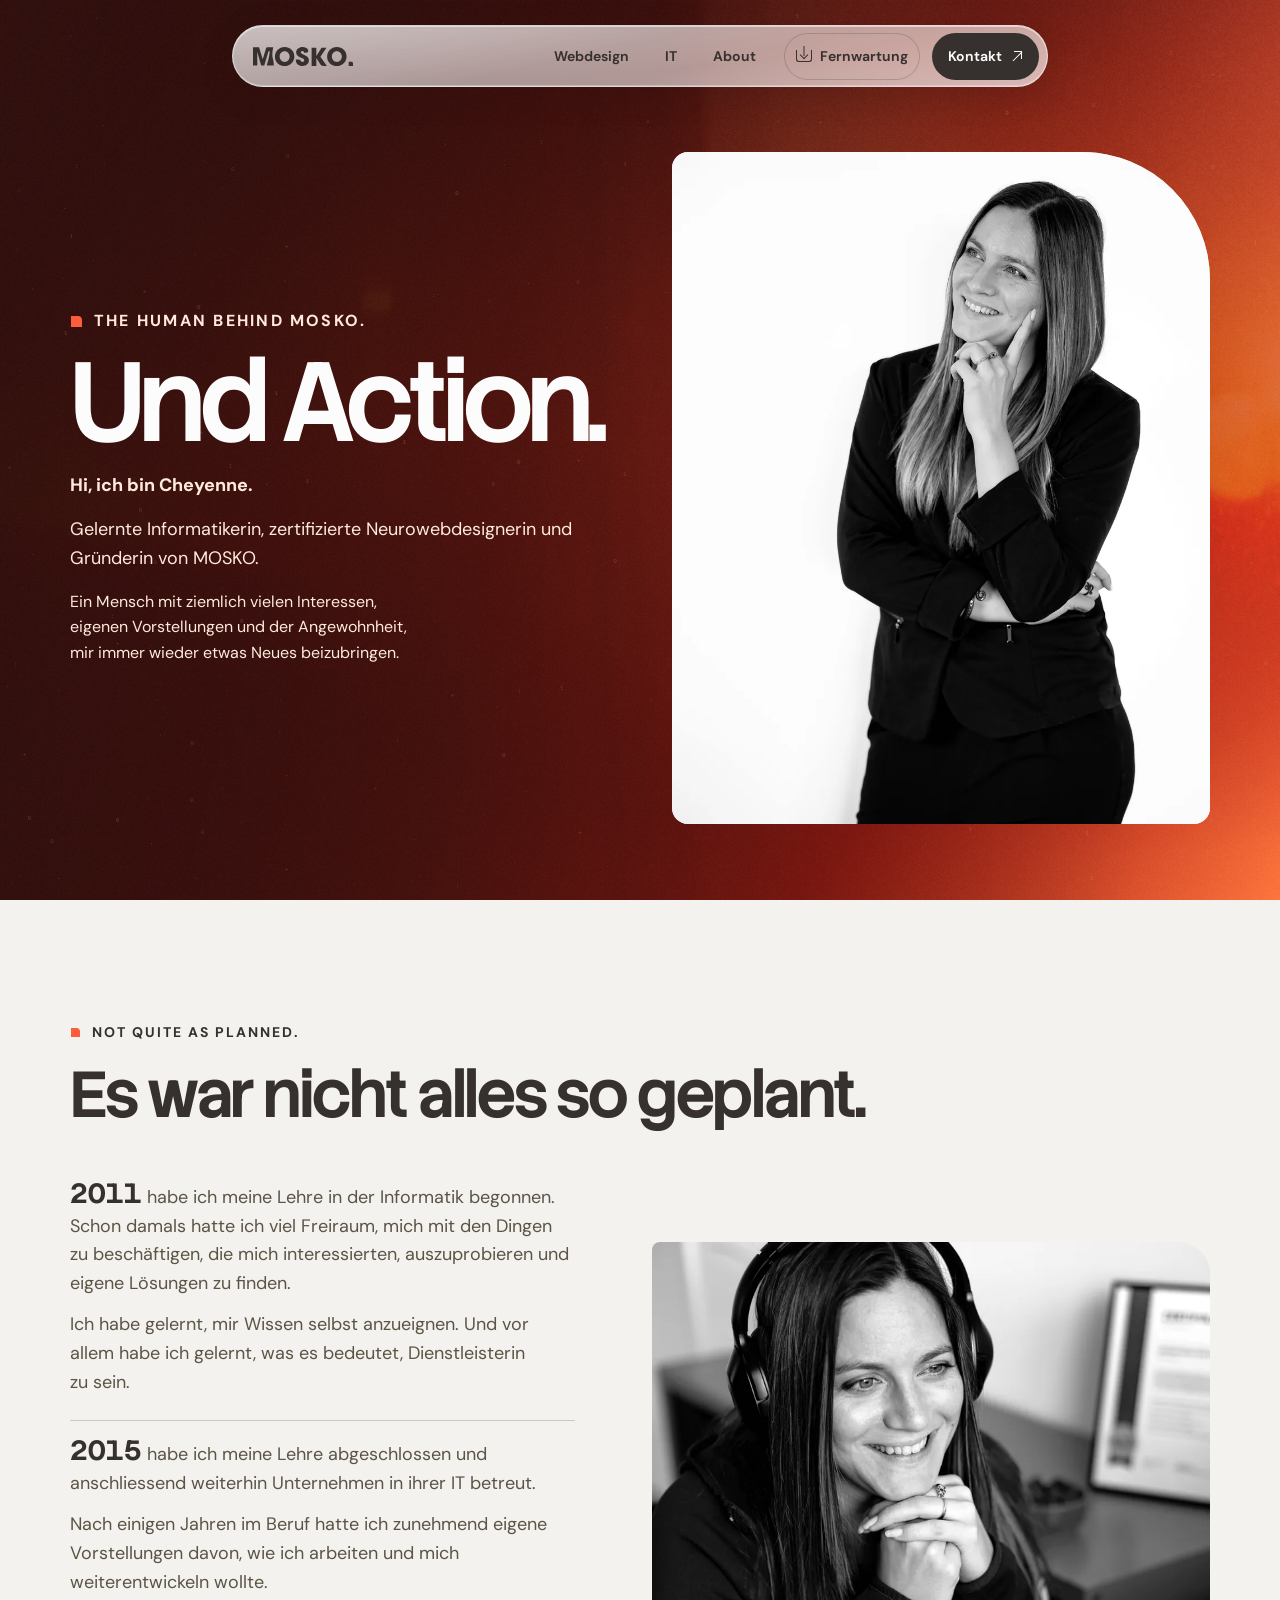
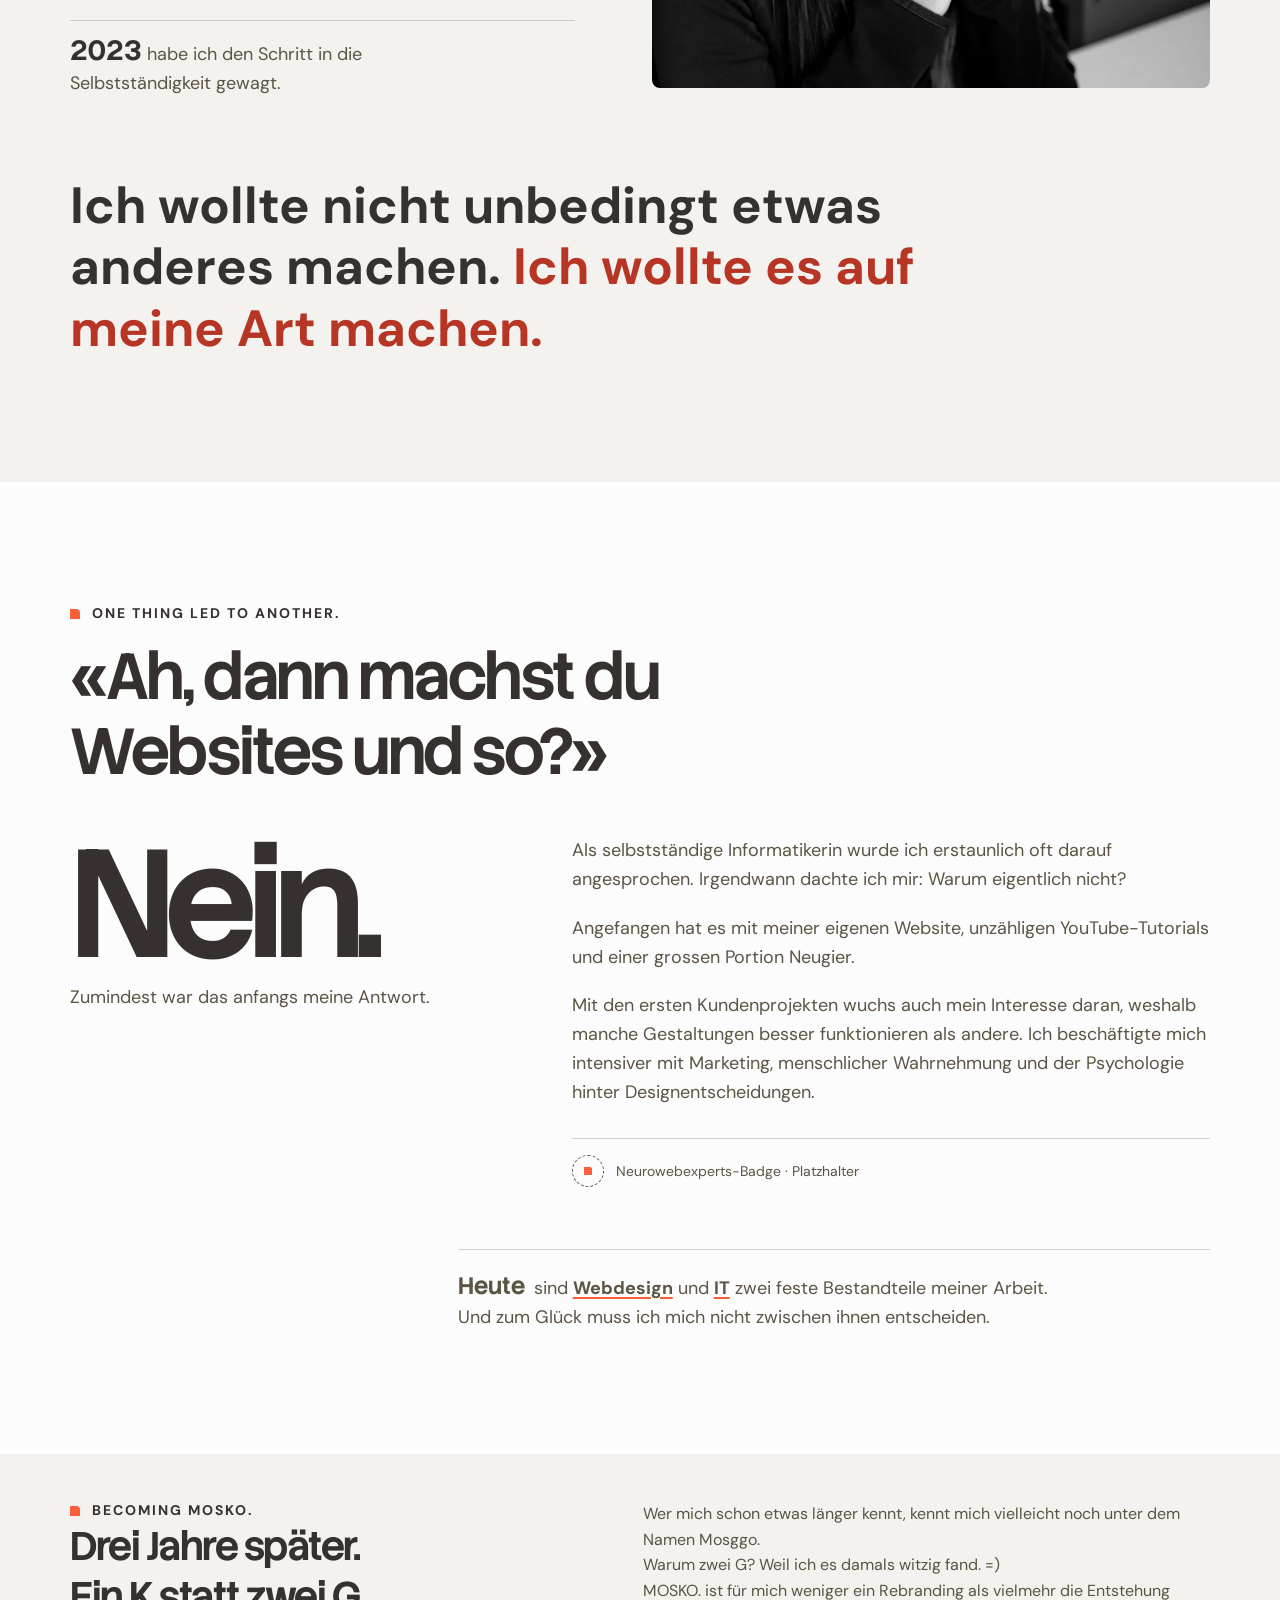
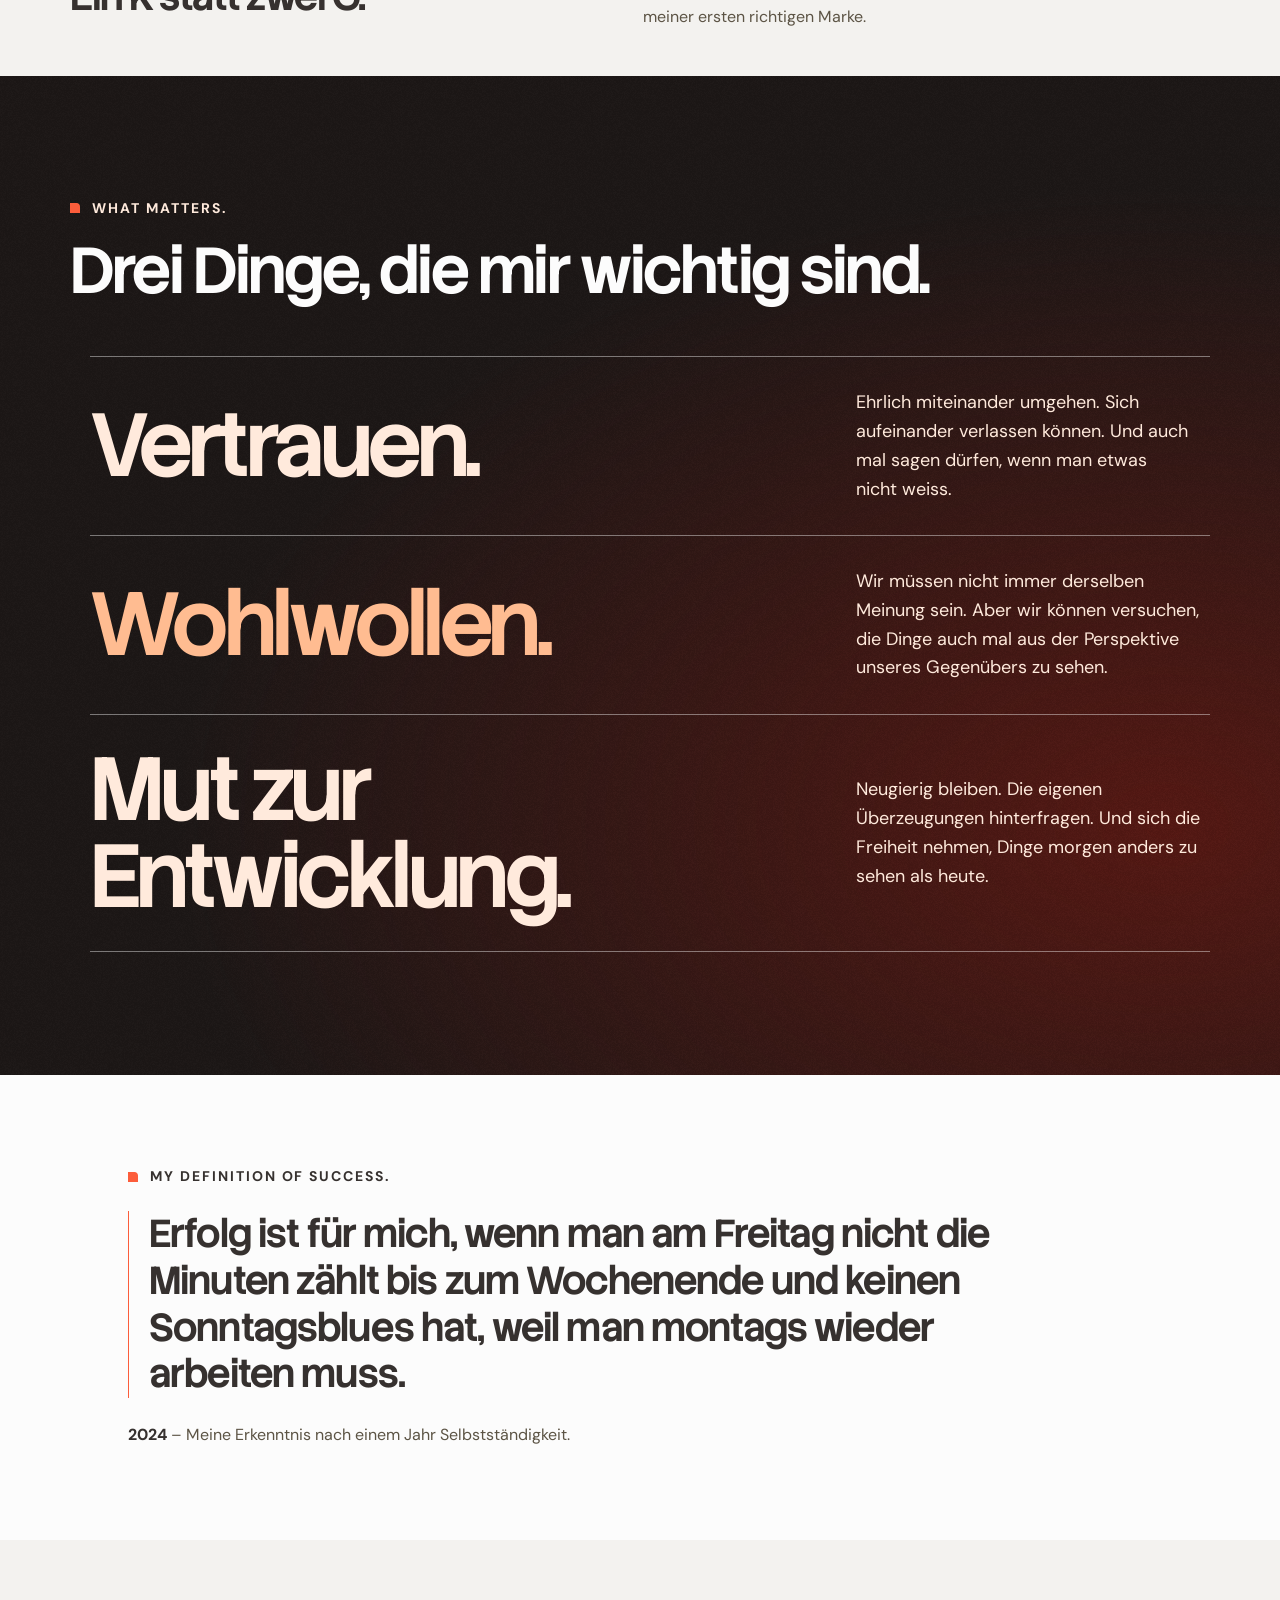
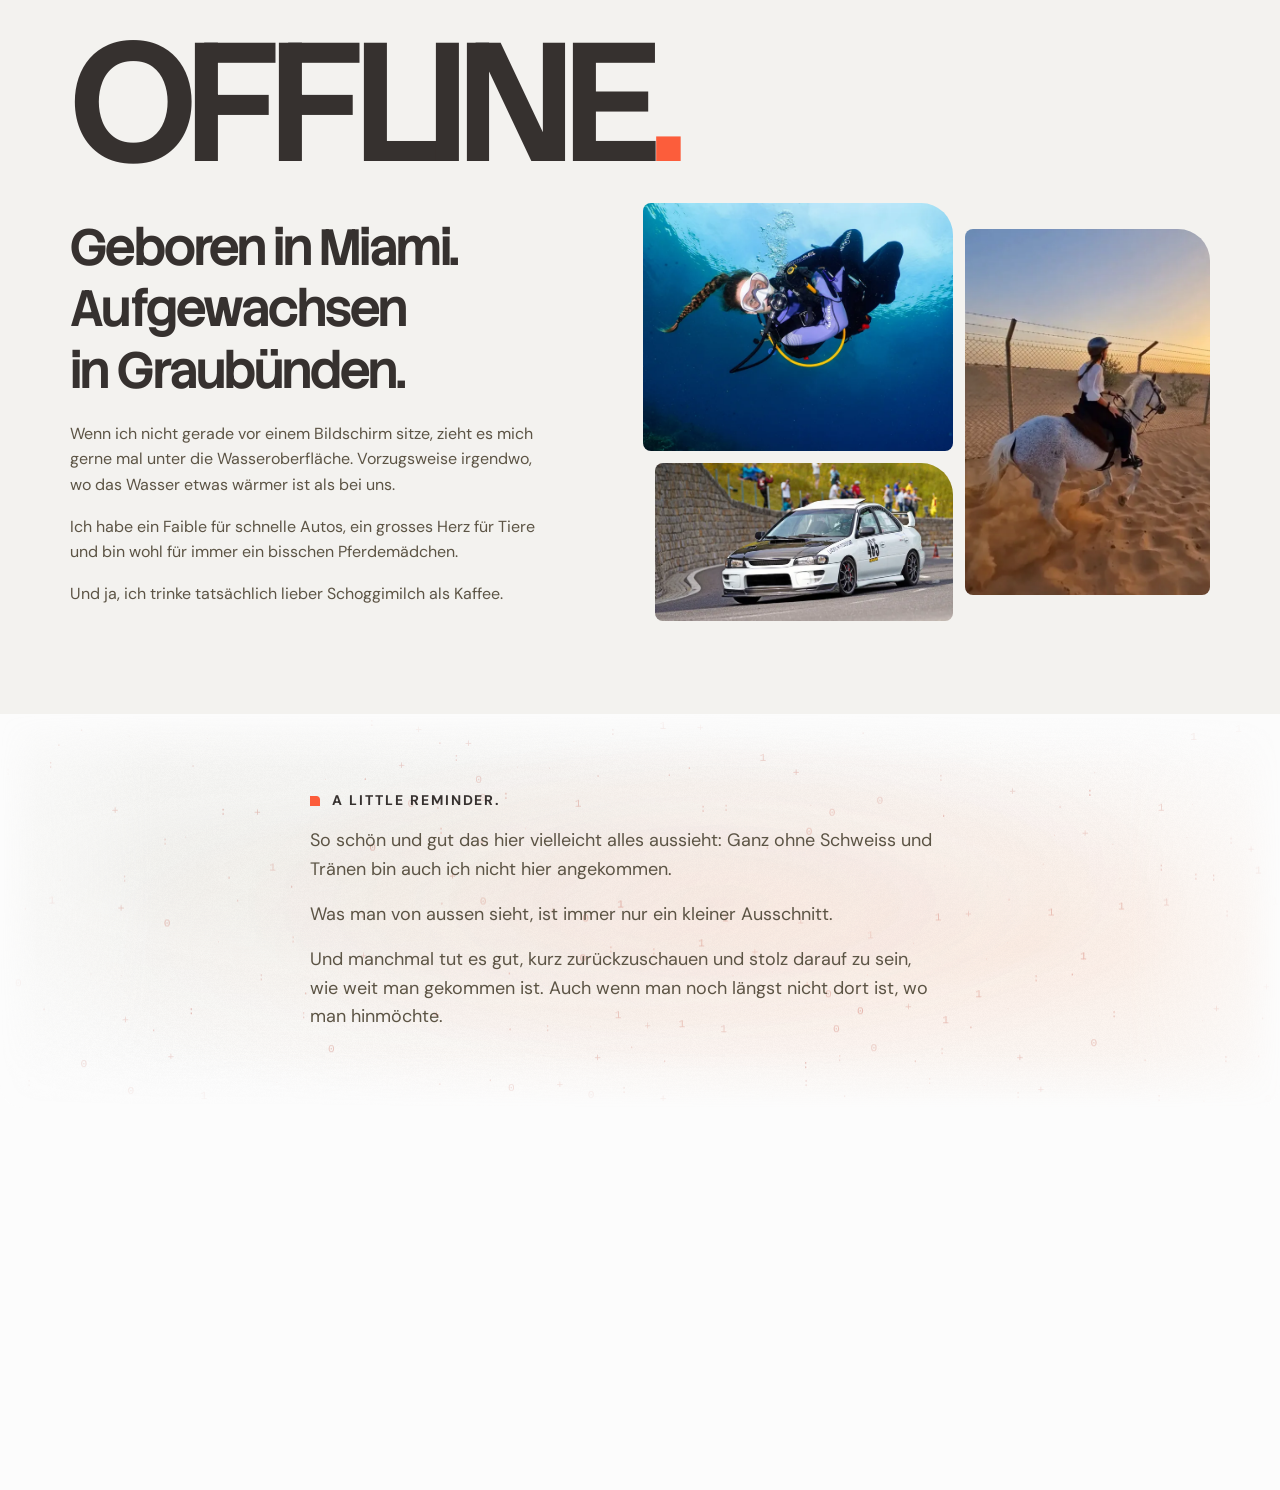
==== commit 82db24bd: "Refine the MOSKO About editorial and add personal photos" ====
--- a/about/index.html
+++ b/about/index.html
@@ -11,11 +11,10 @@
   <link rel="preload" href="../assets/fonts/stack-sans-headline.ttf" as="font" type="font/ttf" crossorigin>
   <link rel="preload" href="../assets/fonts/dm-sans.ttf" as="font" type="font/ttf" crossorigin>
   <link rel="stylesheet" href="../styles.css?v=about-field">
-  <link rel="stylesheet" href="../about.css">
+  <link rel="stylesheet" href="../about.css?v=editorial-v2">
   <script src="../scenes.js" defer></script>
   <script src="../motion.js?v=mobile-curtain" defer></script>
   <script src="../language.js" defer></script>
-  <script src="../about.js" defer></script>
 </head>
 <body class="about-page" id="start" data-native-scroll>
   <a class="skip-link" href="#inhalt">Zum Inhalt springen</a>
@@ -62,11 +61,11 @@
         <p class="body-m body-on-dark">Ein Mensch mit ziemlich vielen Interessen, eigenen Vorstellungen und der Angewohnheit, mir immer wieder etwas Neues beizubringen.</p>
       </div>
       <figure class="about-hero-photo">
-        <img src="../assets/img/about-cheyenne-hero-960.webp"
-          srcset="../assets/img/about-cheyenne-hero-560.webp 560w, ../assets/img/about-cheyenne-hero-960.webp 960w"
+        <img src="../assets/img/about-cheyenne-hero17-960.webp"
+          srcset="../assets/img/about-cheyenne-hero17-560.webp 560w, ../assets/img/about-cheyenne-hero17-960.webp 960w"
           sizes="(max-width: 41.99rem) 90vw, (max-width: 90rem) 48vw, 690px"
           width="960" height="1200" fetchpriority="high"
-          alt="Cheyenne lächelt in einem hellen Blazer und blickt zur Seite.">
+          alt="Cheyenne lächelt in einem dunklen Blazer und blickt nach links.">
       </figure>
     </section>
 
@@ -77,17 +76,24 @@
       </header>
       <div class="about-path-spread">
         <div class="about-path-text body-l body-on-light">
-          <p><time class="about-year" datetime="2011">2011</time> habe ich meine Lehre in der Informatik begonnen. Schon damals hatte ich viel Freiraum, mich mit den Dingen zu beschäftigen, die mich interessierten, auszuprobieren und eigene Lösungen zu finden.</p>
-          <p>Ich habe gelernt, mir Wissen selbst anzueignen. Und vor allem habe ich gelernt, was es bedeutet, Dienstleisterin zu sein.</p>
-          <p>Nach einigen Jahren im Beruf hatte ich zunehmend eigene Vorstellungen davon, wie ich arbeiten und mich weiterentwickeln wollte.</p>
-          <p><time class="about-year" datetime="2023">2023</time> habe ich den Schritt in die Selbstständigkeit gewagt.</p>
+          <div class="about-milestone">
+            <p><time class="about-year" datetime="2011">2011</time> habe ich meine Lehre in der Informatik begonnen. Schon damals hatte ich viel Freiraum, mich mit den Dingen zu beschäftigen, die mich interessierten, auszuprobieren und eigene Lösungen zu finden.</p>
+            <p>Ich habe gelernt, mir Wissen selbst anzueignen. Und vor allem habe ich gelernt, was es bedeutet, Dienstleisterin zu sein.</p>
+          </div>
+          <div class="about-milestone">
+            <p><time class="about-year" datetime="2015">2015</time> habe ich meine Lehre abgeschlossen und anschliessend weiterhin Unternehmen in ihrer IT betreut.</p>
+            <p>Nach einigen Jahren im Beruf hatte ich zunehmend eigene Vorstellungen davon, wie ich arbeiten und mich weiterentwickeln wollte.</p>
+          </div>
+          <div class="about-milestone">
+            <p><time class="about-year" datetime="2023">2023</time> habe ich den Schritt in die Selbstständigkeit gewagt.</p>
+          </div>
         </div>
         <figure class="about-path-photo">
-          <img src="../assets/img/about-cheyenne-path-840.webp"
-            srcset="../assets/img/about-cheyenne-path-500.webp 500w, ../assets/img/about-cheyenne-path-840.webp 840w"
+          <img src="../assets/img/about-cheyenne-path32-840.webp"
+            srcset="../assets/img/about-cheyenne-path32-500.webp 500w, ../assets/img/about-cheyenne-path32-840.webp 840w"
             sizes="(max-width: 41.99rem) 85vw, (max-width: 90rem) 44vw, 640px"
             width="840" height="672" loading="lazy" decoding="async"
-            alt="Cheyenne sitzt seitlich an einem Schreibtisch mit Tastatur und Monitoren.">
+            alt="Cheyenne lächelt mit Kopfhörern und stützt das Kinn auf ihre Hände.">
         </figure>
       </div>
       <p class="about-path-statement title-3 heading-on-light"><strong>Ich wollte nicht unbedingt etwas anderes machen. <span>Ich wollte es auf meine Art machen.</span></strong></p>
@@ -111,73 +117,57 @@
         </div>
       </div>
       <div class="about-worlds-close flex-column gap-12 body-l body-on-light">
-        <p>Heute sind <strong>Webdesign</strong> und <strong>IT</strong> zwei feste Bestandteile meiner Arbeit.</p>
+        <p><strong class="about-today">Heute</strong> sind <strong>Webdesign</strong> und <strong>IT</strong> zwei feste Bestandteile meiner Arbeit.</p>
         <p>Und zum Glück muss ich mich nicht zwischen ihnen entscheiden.</p>
       </div>
     </section>
 
-    <section class="about-brand boxed-l pad-tb-128" aria-labelledby="about-brand-title">
+    <section class="about-brand boxed-l pad-tb-48 bg-light-2" aria-labelledby="about-brand-title">
+      <header class="about-heading flex-column gap-12">
+        <p class="sub-title subtitle-on-light" lang="en">Becoming Mosko.</p>
+        <h2 class="title-4 heading-on-light" id="about-brand-title">Drei Jahre später. Ein K statt zwei G.</h2>
+      </header>
+      <div class="about-brand-copy flex-column gap-12 body-m body-on-light">
+        <p>Wer mich schon etwas länger kennt, kennt mich vielleicht noch unter dem Namen Mosggo.</p>
+        <p>Warum zwei G? Weil ich es damals witzig fand. =)</p>
+        <p>MOSKO. ist für mich weniger ein Rebranding als vielmehr die Entstehung meiner ersten richtigen Marke.</p>
+      </div>
+    </section>
+
+    <section class="about-values boxed-l pad-tb-128" aria-labelledby="about-values-title">
       <header class="about-heading flex-column gap-16">
-        <p class="sub-title subtitle-on-dark" lang="en">Becoming Mosko.</p>
-        <h2 class="title-2 heading-on-dark" id="about-brand-title">Drei Jahre später. Ein K statt zwei G.</h2>
-      </header>
-      <div class="about-brand-copy body-l body-on-dark">
-        <div class="flex-column gap-20">
-          <p>Wer mich schon etwas länger kennt, kennt mich vielleicht noch unter dem Namen Mosggo.</p>
-          <p>Warum zwei G? Weil ich es damals witzig fand.</p>
-          <p>Einen tieferen Grund gab es tatsächlich nicht. =)</p>
-        </div>
-        <div class="flex-column gap-20">
-          <p>Seitdem habe ich einiges über Gestaltung, Marketing und die Bedeutung einer eigenen Identität gelernt.</p>
-          <p>MOSKO. ist für mich deshalb weniger ein Rebranding als vielmehr die Entstehung meiner ersten richtigen Marke.</p>
-          <p>Eine Marke, die nicht einfach meinen Geschmack widerspiegelt, sondern meine Haltung, meine Arbeit und das, was mir dabei wichtig ist.</p>
-        </div>
-      </div>
-      <div class="about-brand-stage" data-brand-stage aria-hidden="true">
-        <p class="about-name about-name-static">Mosggo <span>→</span></p>
-        <div class="about-name about-name-moving">
-          <span>M</span><span>O</span><span>S</span><span class="brand-g brand-g-first">G</span><span class="brand-g brand-g-second">G</span><span class="brand-o">O</span>
-          <span class="brand-k">K</span>
-        </div>
-        <img class="about-brand-logo" src="../assets/img/mosko-leinen.svg" width="1500" height="288" alt="" loading="lazy" decoding="async">
-      </div>
-      <p class="about-brand-claim title-4 heading-on-dark" lang="en"><strong>Digital on Point.</strong></p>
-    </section>
-
-    <section class="about-values boxed-l pad-tb-128 bg-light-2" aria-labelledby="about-values-title">
-      <header class="about-heading flex-column gap-16">
-        <p class="sub-title subtitle-on-light" lang="en">What Matters.</p>
-        <h2 class="title-2 heading-on-light" id="about-values-title">Drei Dinge, die mir wichtig sind.</h2>
+        <p class="sub-title subtitle-on-dark" lang="en">What Matters.</p>
+        <h2 class="title-2 heading-on-dark" id="about-values-title">Drei Dinge, die mir wichtig sind.</h2>
       </header>
       <div class="about-values-list">
         <article>
-          <h3 class="heading-on-light">Vertrauen.</h3>
-          <p class="body-l body-on-light">Ehrlich miteinander umgehen. Sich aufeinander verlassen können. Und auch mal sagen dürfen, wenn man etwas nicht weiss.</p>
+          <h3 class="heading-on-dark">Vertrauen.</h3>
+          <p class="body-l body-on-dark">Ehrlich miteinander umgehen. Sich aufeinander verlassen können. Und auch mal sagen dürfen, wenn man etwas nicht weiss.</p>
         </article>
         <article>
-          <h3 class="heading-on-light">Wohlwollen.</h3>
-          <p class="body-l body-on-light">Wir müssen nicht immer derselben Meinung sein. Aber wir können versuchen, die Dinge auch mal aus der Perspektive unseres Gegenübers zu sehen.</p>
+          <h3 class="heading-on-dark">Wohlwollen.</h3>
+          <p class="body-l body-on-dark">Wir müssen nicht immer derselben Meinung sein. Aber wir können versuchen, die Dinge auch mal aus der Perspektive unseres Gegenübers zu sehen.</p>
         </article>
         <article>
-          <h3 class="heading-on-light">Mut zur Entwicklung.</h3>
-          <p class="body-l body-on-light">Neugierig bleiben. Die eigenen Überzeugungen hinterfragen. Und sich die Freiheit nehmen, Dinge morgen anders zu sehen als heute.</p>
+          <h3 class="heading-on-dark">Mut zur Entwicklung.</h3>
+          <p class="body-l body-on-dark">Neugierig bleiben. Die eigenen Überzeugungen hinterfragen. Und sich die Freiheit nehmen, Dinge morgen anders zu sehen als heute.</p>
         </article>
       </div>
     </section>
 
-    <section class="about-quote boxed-l pad-tb-128" aria-labelledby="about-quote-title">
+    <section class="about-quote boxed-l pad-tb-96 bg-light-1" aria-labelledby="about-quote-title">
       <figure class="about-quote-copy flex-column gap-24">
-        <p class="sub-title subtitle-on-dark" lang="en">My Definition of Success.</p>
+        <p class="sub-title subtitle-on-light" lang="en">My Definition of Success.</p>
         <blockquote>
-          <h2 class="heading-on-dark" id="about-quote-title">Erfolg ist für mich, wenn man am Freitag nicht die Minuten zählt bis zum Wochenende und keinen Sonntagsblues hat, weil man montags wieder arbeiten muss.</h2>
+          <h2 class="heading-on-light" id="about-quote-title">Erfolg ist für mich, wenn man am Freitag nicht die Minuten zählt bis zum Wochenende und keinen Sonntagsblues hat, weil man montags wieder arbeiten muss.</h2>
         </blockquote>
-        <figcaption class="body-m body-on-dark"><time datetime="2024-07">Juli 2024.</time></figcaption>
+        <figcaption class="body-m body-on-light"><time datetime="2024">2024</time> – Meine Erkenntnis nach einem Jahr Selbstständigkeit.</figcaption>
       </figure>
     </section>
 
     <section class="about-offline boxed-l pad-tb-96 bg-light-2" aria-labelledby="about-offline-title">
+      <p class="about-offline-label" lang="en">OFFLINE<span>.</span></p>
       <div class="about-offline-copy flex-column gap-20">
-        <p class="sub-title subtitle-on-light" lang="en">Offline.</p>
         <h2 class="title-3 heading-on-light" id="about-offline-title">Geboren in Miami. Aufgewachsen in Graubünden.</h2>
         <div class="flex-column gap-16 body-m body-on-light">
           <p>Wenn ich nicht gerade vor einem Bildschirm sitze, zieht es mich gerne mal unter die Wasseroberfläche. Vorzugsweise irgendwo, wo das Wasser etwas wärmer ist als bei uns.</p>
@@ -187,13 +177,16 @@
       </div>
       <div class="about-collage">
         <figure class="about-slot about-slot-dive" data-wp-slot="offline-tauchen">
-          <figcaption class="body-s">Bildplatzhalter · Tauchen</figcaption>
+          <img src="../assets/img/about-offline-tauchen.webp" width="740" height="592" loading="lazy" decoding="async"
+            alt="Cheyenne taucht mit Maske und Tauchflasche im blauen Wasser.">
         </figure>
         <figure class="about-slot about-slot-racing" data-wp-slot="offline-motorsport">
-          <figcaption class="body-s">Bildplatzhalter · Motorsport</figcaption>
+          <img src="../assets/img/about-offline-motorsport.webp" width="690" height="365" loading="lazy" decoding="async"
+            alt="Ein weisser Rennwagen fährt auf einer Strasse an einer Steinmauer entlang.">
         </figure>
         <figure class="about-slot about-slot-horses" data-wp-slot="offline-pferde">
-          <figcaption class="body-s">Bildplatzhalter · Pferde</figcaption>
+          <img src="../assets/img/about-offline-pferde.webp" width="520" height="780" loading="lazy" decoding="async"
+            alt="Cheyenne reitet bei Sonnenuntergang auf einem weissen Pferd über sandigen Boden.">
         </figure>
       </div>
     </section>
--- a/about.css
+++ b/about.css
@@ -45,14 +45,16 @@
 .about-hero-photo img { object-position: center 29%; }
 
 .about-heading { max-inline-size: 56rem; }
-.about-path-spread, .about-worlds-spread, .about-brand-copy {
+.about-path-spread, .about-worlds-spread {
   display: grid;
   gap: clamp(var(--size-24), 6vw, var(--size-96));
   align-items: start;
   margin-block-start: var(--size-48);
 }
 .about-path-spread { grid-template-columns: minmax(0, .95fr) minmax(0, 1.05fr); }
-.about-path-text { display: grid; gap: var(--size-20); max-inline-size: 48ch; }
+.about-path-text { display: grid; gap: var(--size-24); max-inline-size: 48ch; }
+.about-milestone { display: grid; gap: var(--size-12); }
+.about-milestone + .about-milestone { padding-block-start: var(--size-16); border-block-start: var(--hairline) solid var(--dark-line); }
 .about-year {
   font: 650 1.55em/1 var(--heading-font);
   font-variant-numeric: tabular-nums;
@@ -86,169 +88,103 @@
   padding-block-start: var(--size-24);
   border-block-start: var(--hairline) solid var(--dark-line);
 }
-.about-worlds-close strong { text-decoration: underline var(--primary-brand-1) .12em; text-underline-offset: .17em; }
+.about-today { margin-inline-end: var(--size-4); font: 650 1.32em/1 var(--heading-font); }
+.about-worlds-close strong:not(.about-today) { text-decoration: underline var(--primary-brand-1) .12em; text-underline-offset: .17em; }
 
 .about-brand {
+  display: grid;
+  grid-template-columns: minmax(0, .92fr) minmax(0, 1.08fr);
+  align-items: start;
+  column-gap: clamp(var(--size-24), 7vw, var(--size-96));
+  row-gap: var(--size-20);
+}
+.about-brand .about-heading { max-inline-size: 28rem; }
+.about-brand-copy { max-inline-size: 52ch; }
+
+.about-values {
   position: relative;
   isolation: isolate;
-  background: var(--shadow-black);
-  color: var(--primary-light-1);
-}
-.about-brand-copy { grid-template-columns: minmax(0, .85fr) minmax(0, 1.15fr); }
-.about-brand-copy > div { max-inline-size: 52ch; }
-.about-brand-stage {
-  display: grid;
-  position: relative;
-  isolation: isolate;
-  min-block-size: clamp(13rem, 36vw, 28rem);
-  align-items: center;
-  margin-block-start: var(--size-64);
-  overflow: hidden;
-  border-radius: var(--radius-m) var(--radius-l) var(--radius-m) var(--radius-m);
-  background: var(--primary-dark-1);
-}
-.about-brand-stage::before, .about-quote::before {
+  background: radial-gradient(ellipse at 91% 75%, var(--chili-shadow), transparent 60%),
+    var(--shadow-black);
+}
+.about-values::before {
   content: "";
   position: absolute;
   inset: 0;
   z-index: -1;
   background: var(--grain);
   mix-blend-mode: soft-light;
-  opacity: .56;
-}
-.about-brand-stage::after {
-  content: "";
-  position: absolute;
-  inset: 0;
-  z-index: -2;
-  background: radial-gradient(ellipse at 70% 57%, var(--chili-shadow), var(--shadow-black) 89%);
-  opacity: var(--brand-glow, 1);
-}
-.about-brand-logo {
-  grid-area: 1 / 1;
-  inline-size: min(77%, 51rem);
-  block-size: auto;
-  justify-self: center;
-}
-.about-name {
-  font-family: var(--heading-font);
-  color: var(--primary-light-1);
-}
-.about-name-static {
-  position: absolute;
-  inset: var(--size-20) auto auto var(--size-24);
-  color: var(--chili-cream);
-  font: 650 var(--body-size-s)/1.2 var(--body-font);
-}
-.about-name-static span { margin-inline-start: var(--size-4); color: var(--chili-ember); }
-.about-name-moving { display: none; }
-.about-brand-stage[data-brand-moving] .about-name-static { display: none; }
-.about-brand-stage[data-brand-moving] .about-name-moving {
-  display: grid;
-  grid-template-columns: repeat(6, minmax(0, 1fr));
-  grid-area: 1 / 1;
-  position: relative;
-  inline-size: min(79%, 54rem);
-  justify-self: center;
-  justify-items: center;
-  font-size: clamp(2rem, 10.7vw, 8rem);
-  font-weight: 610;
-  line-height: 1;
-  letter-spacing: -.045em;
-  opacity: var(--brand-letter-opacity, 1);
-}
-.about-brand-stage[data-brand-moving] .about-brand-logo {
-  opacity: var(--brand-logo-opacity, 0);
-  transform: translateY(var(--brand-logo-rise, 10px));
-}
-.brand-g { opacity: var(--brand-g-opacity, 1); }
-.brand-g-first { transform: translateX(var(--brand-g-in, 0%)); }
-.brand-g-second { transform: translateX(calc(-1 * var(--brand-g-in, 0%))); }
-.brand-o { transform: translateX(var(--brand-o-in, 0%)); }
-.brand-k {
-  position: absolute;
-  inset-inline-start: 67%;
-  translate: -50% 0;
-  color: var(--primary-brand-1);
-  opacity: var(--brand-k-opacity, 0);
-}
-.about-brand-claim { margin-block-start: var(--size-24); text-align: center; }
-
+  opacity: .5;
+}
 .about-values-list {
   display: grid;
-  max-inline-size: 68rem;
+  max-inline-size: 70rem;
   margin-block-start: var(--size-48);
   margin-inline-start: auto;
 }
 .about-values-list article {
   display: grid;
-  grid-template-columns: minmax(0, 1.16fr) minmax(0, .84fr);
+  grid-template-columns: minmax(0, 1.33fr) minmax(0, .67fr);
   align-items: center;
   gap: clamp(var(--size-20), 5vw, var(--size-80));
   padding-block: var(--size-32);
-  border-block-start: var(--hairline) solid var(--dark-line);
-}
-.about-values-list article:last-child { border-block-end: var(--hairline) solid var(--dark-line); }
+  border-block-start: var(--hairline) solid var(--light-line);
+}
+.about-values-list article:last-child { border-block-end: var(--hairline) solid var(--light-line); }
 .about-values-list h3 {
-  font: var(--heading-weight) clamp(2.15rem, 5.75vw, 5.1rem)/.97 var(--heading-font);
-  letter-spacing: -.045em;
+  font: var(--heading-weight) clamp(2.55rem, 7vw, 6.6rem)/.97 var(--heading-font);
+  letter-spacing: -.05em;
   overflow-wrap: anywhere;
-}
+  color: var(--chili-cream);
+}
+.about-values-list article:nth-child(2) h3 { color: var(--chili-ember); }
 .about-values-list p { max-inline-size: 36ch; }
 
-.about-quote {
-  position: relative;
-  isolation: isolate;
-  background: radial-gradient(ellipse at 100% 100%, var(--chili-ink), transparent 64%), var(--shadow-black);
-}
-.about-quote-copy { max-inline-size: 76rem; margin: 0 auto; }
-.about-quote blockquote { margin: 0; }
+.about-quote-copy { max-inline-size: 64rem; margin: 0 auto; }
+.about-quote blockquote {
+  margin: 0;
+  padding-inline-start: var(--size-20);
+  border-inline-start: var(--hairline) solid var(--primary-brand-1);
+}
 .about-quote h2 {
-  max-inline-size: 27ch;
-  font: var(--heading-weight) clamp(2rem, 5.3vw, 5.2rem)/1.04 var(--heading-font);
-  letter-spacing: -.035em;
-  text-wrap: balance;
-}
-.about-quote figcaption { color: var(--chili-ember); }
+  max-inline-size: 39ch;
+  font: var(--heading-weight) clamp(1.45rem, 3.05vw, 3.05rem)/1.2 var(--heading-font);
+  letter-spacing: -.022em;
+  text-wrap: pretty;
+}
+.about-quote figcaption time { font-weight: 750; color: var(--primary-dark-1); }
 
 .about-offline {
   display: grid;
-  grid-template-columns: minmax(0, .93fr) minmax(0, 1.07fr);
+  grid-template-columns: minmax(0, .92fr) minmax(0, 1.08fr);
   align-items: center;
-  gap: clamp(var(--size-24), 7vw, var(--size-96));
-}
+  column-gap: clamp(var(--size-24), 7vw, var(--size-96));
+  row-gap: var(--size-32);
+}
+.about-offline-label {
+  grid-column: 1 / -1;
+  color: var(--primary-dark-1);
+  font: var(--heading-weight) clamp(3.65rem, 13.2vw, 11rem)/.82 var(--heading-font);
+  letter-spacing: -.062em;
+}
+.about-offline-label span { color: var(--primary-brand-1); }
 .about-offline-copy { max-inline-size: 45ch; }
-.about-collage { display: grid; grid-template-columns: 1fr .75fr; gap: var(--size-12); align-items: start; }
+.about-collage {
+  display: grid;
+  grid-template-columns: minmax(0, 1.12fr) minmax(0, .88fr);
+  gap: var(--size-12);
+  align-items: start;
+}
 .about-slot {
-  display: grid;
-  position: relative;
-  isolation: isolate;
-  align-content: end;
   margin: 0;
-  padding: var(--size-12);
   overflow: hidden;
   border-radius: var(--radius-s) var(--radius-l) var(--radius-s) var(--radius-s);
   background: var(--primary-light-3);
-  color: var(--primary-dark-1);
-}
-.about-slot-dive {
-  grid-row: span 2;
-  align-self: center;
-  aspect-ratio: 5/6;
-  background: linear-gradient(145deg, var(--primary-light-1), var(--primary-light-3));
-}
-.about-slot-racing {
-  margin-inline-end: var(--size-12);
-  aspect-ratio: 7/4;
-  background: linear-gradient(150deg, var(--primary-light-2), var(--primary-light-3));
-}
-.about-slot-horses {
-  margin-inline-start: var(--size-12);
-  aspect-ratio: 5/4;
-  background: linear-gradient(150deg, var(--primary-light-2), color-mix(in srgb, var(--primary-brand-1) 19%, var(--primary-light-3)));
-}
-.about-slot figcaption { font-weight: 700; }
-.about-slot img { position: absolute; inset: 0; z-index: -1; inline-size: 100%; block-size: 100%; object-fit: cover; }
+}
+.about-slot-dive { grid-area: 1 / 1; aspect-ratio: 5/4; }
+.about-slot-racing { grid-area: 2 / 1; aspect-ratio: 690/365; margin-inline-start: var(--size-12); }
+.about-slot-horses { grid-area: 1 / 2 / span 2; aspect-ratio: 2/3; align-self: center; }
+.about-slot img { display: block; inline-size: 100%; block-size: 100%; object-fit: cover; }
 
 .about-note { position: relative; isolation: isolate; }
 .about-note .atmosphere--light { --atmosphere-field-gain: 1.9; }
@@ -261,7 +197,7 @@
 }
 @media (max-width: 41.99rem) {
   .about-hero, .about-path-spread, .about-worlds-spread,
-  .about-brand-copy, .about-values-list article, .about-offline {
+  .about-brand, .about-values-list article, .about-offline {
     grid-template-columns: minmax(0, 1fr);
   }
   .about-hero {
@@ -276,5 +212,5 @@
   .about-path-photo { margin-block-start: 0; margin-inline-end: var(--size-24); }
   .about-worlds-close { margin-inline-start: 0; }
   .about-values-list article { gap: var(--size-12); }
-  .about-slot { padding: var(--size-8); }
-}
+
+}
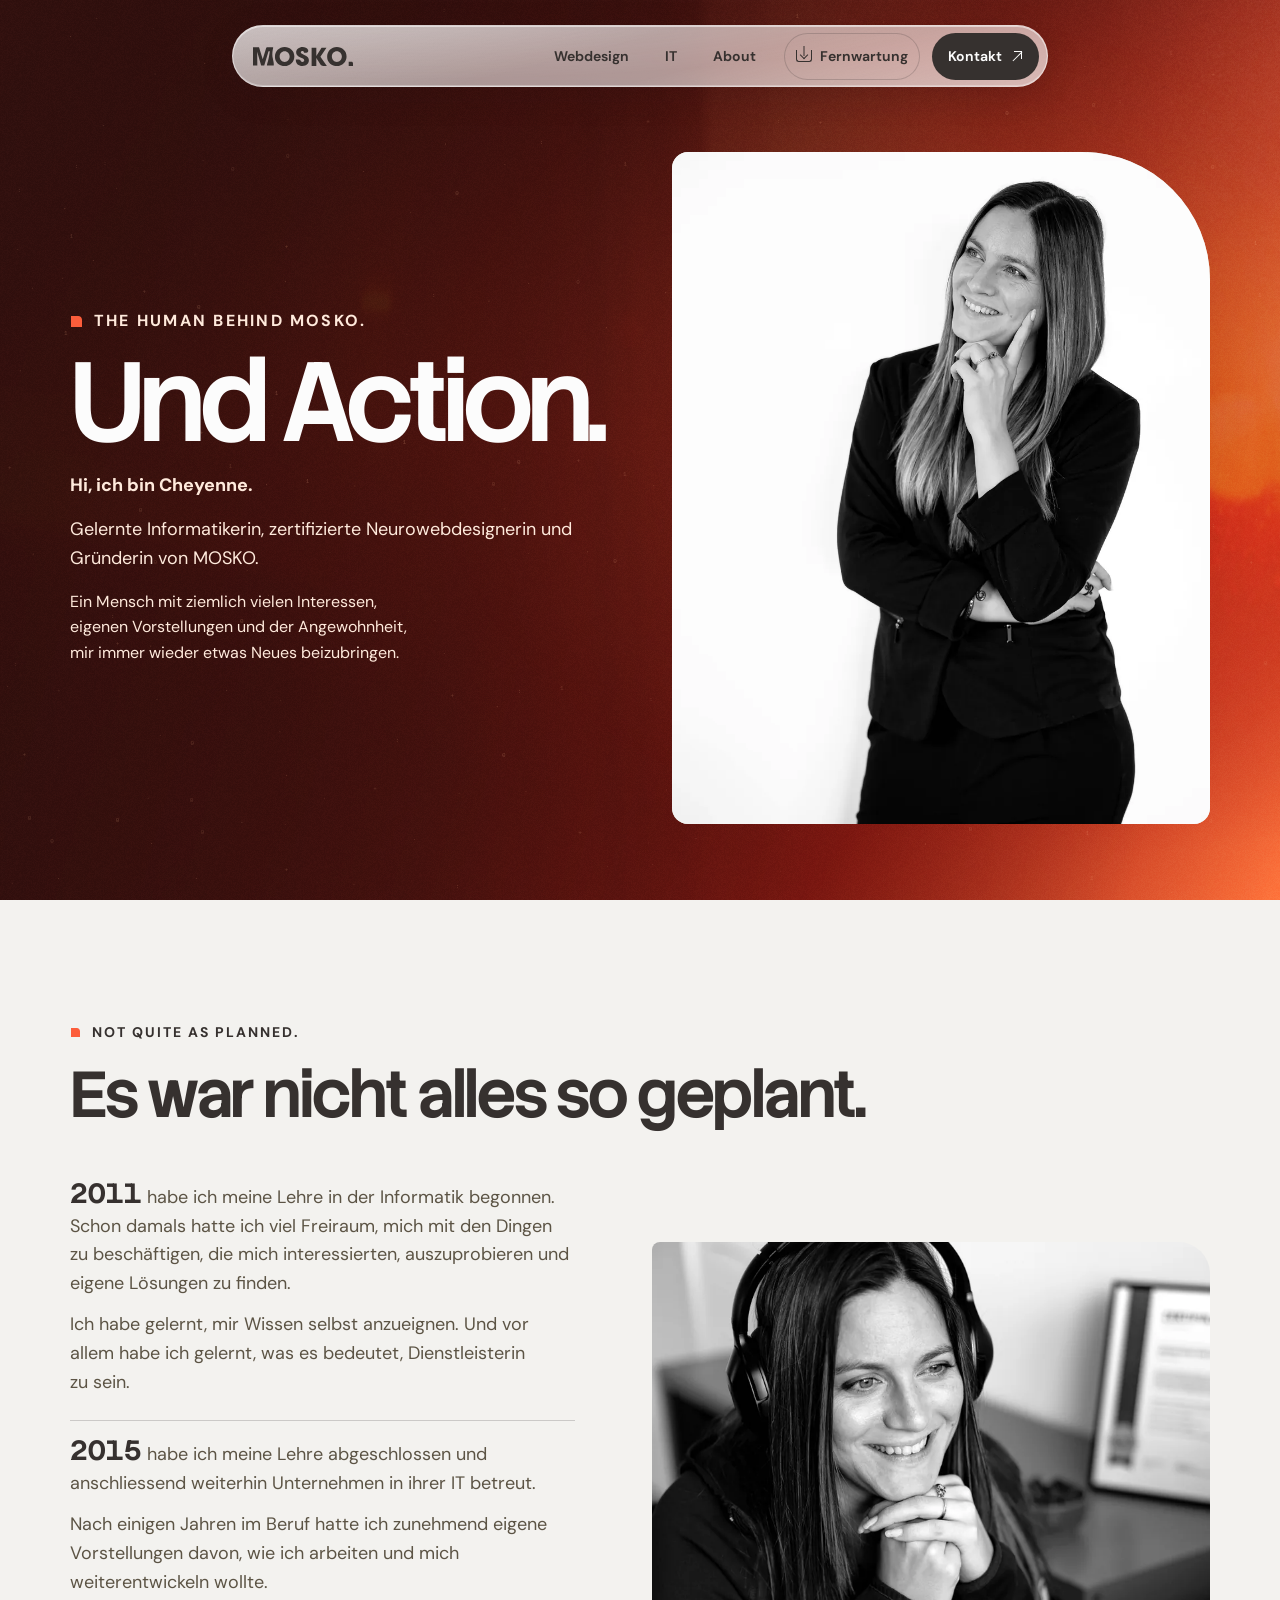
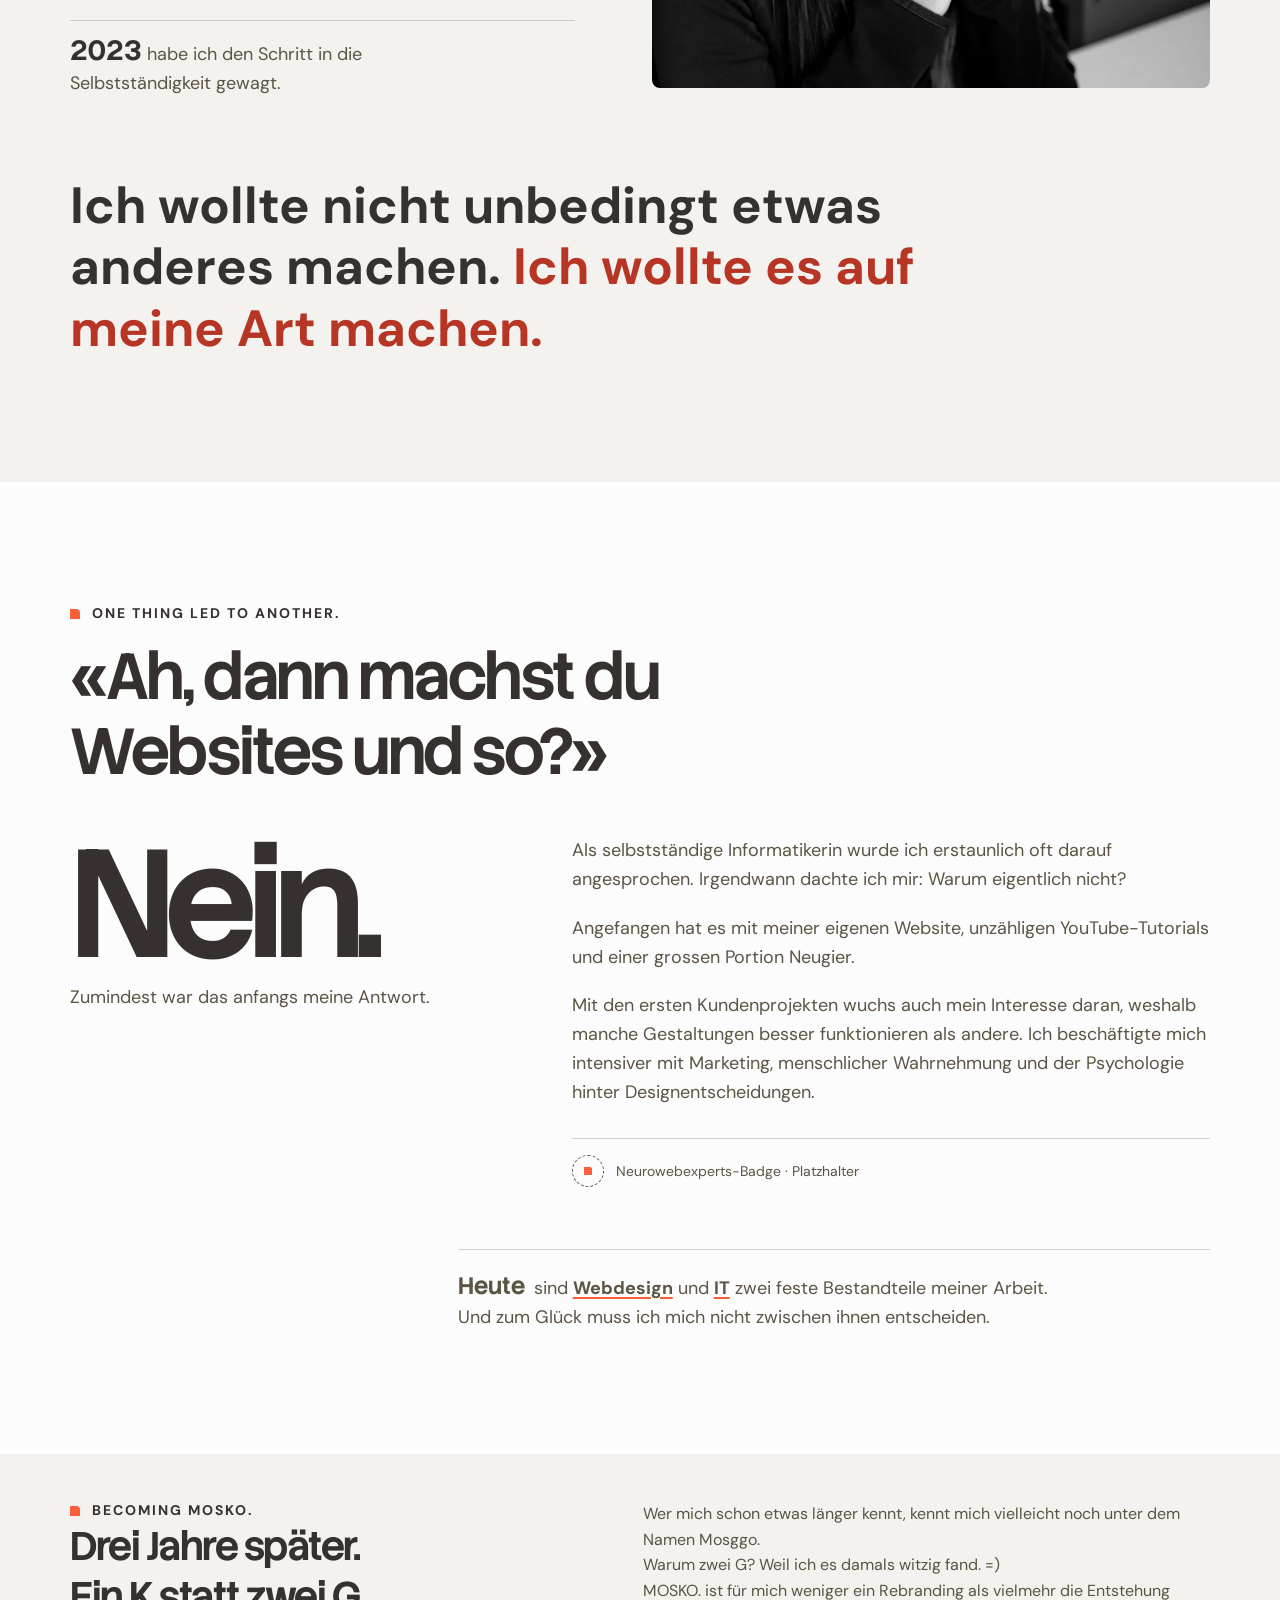
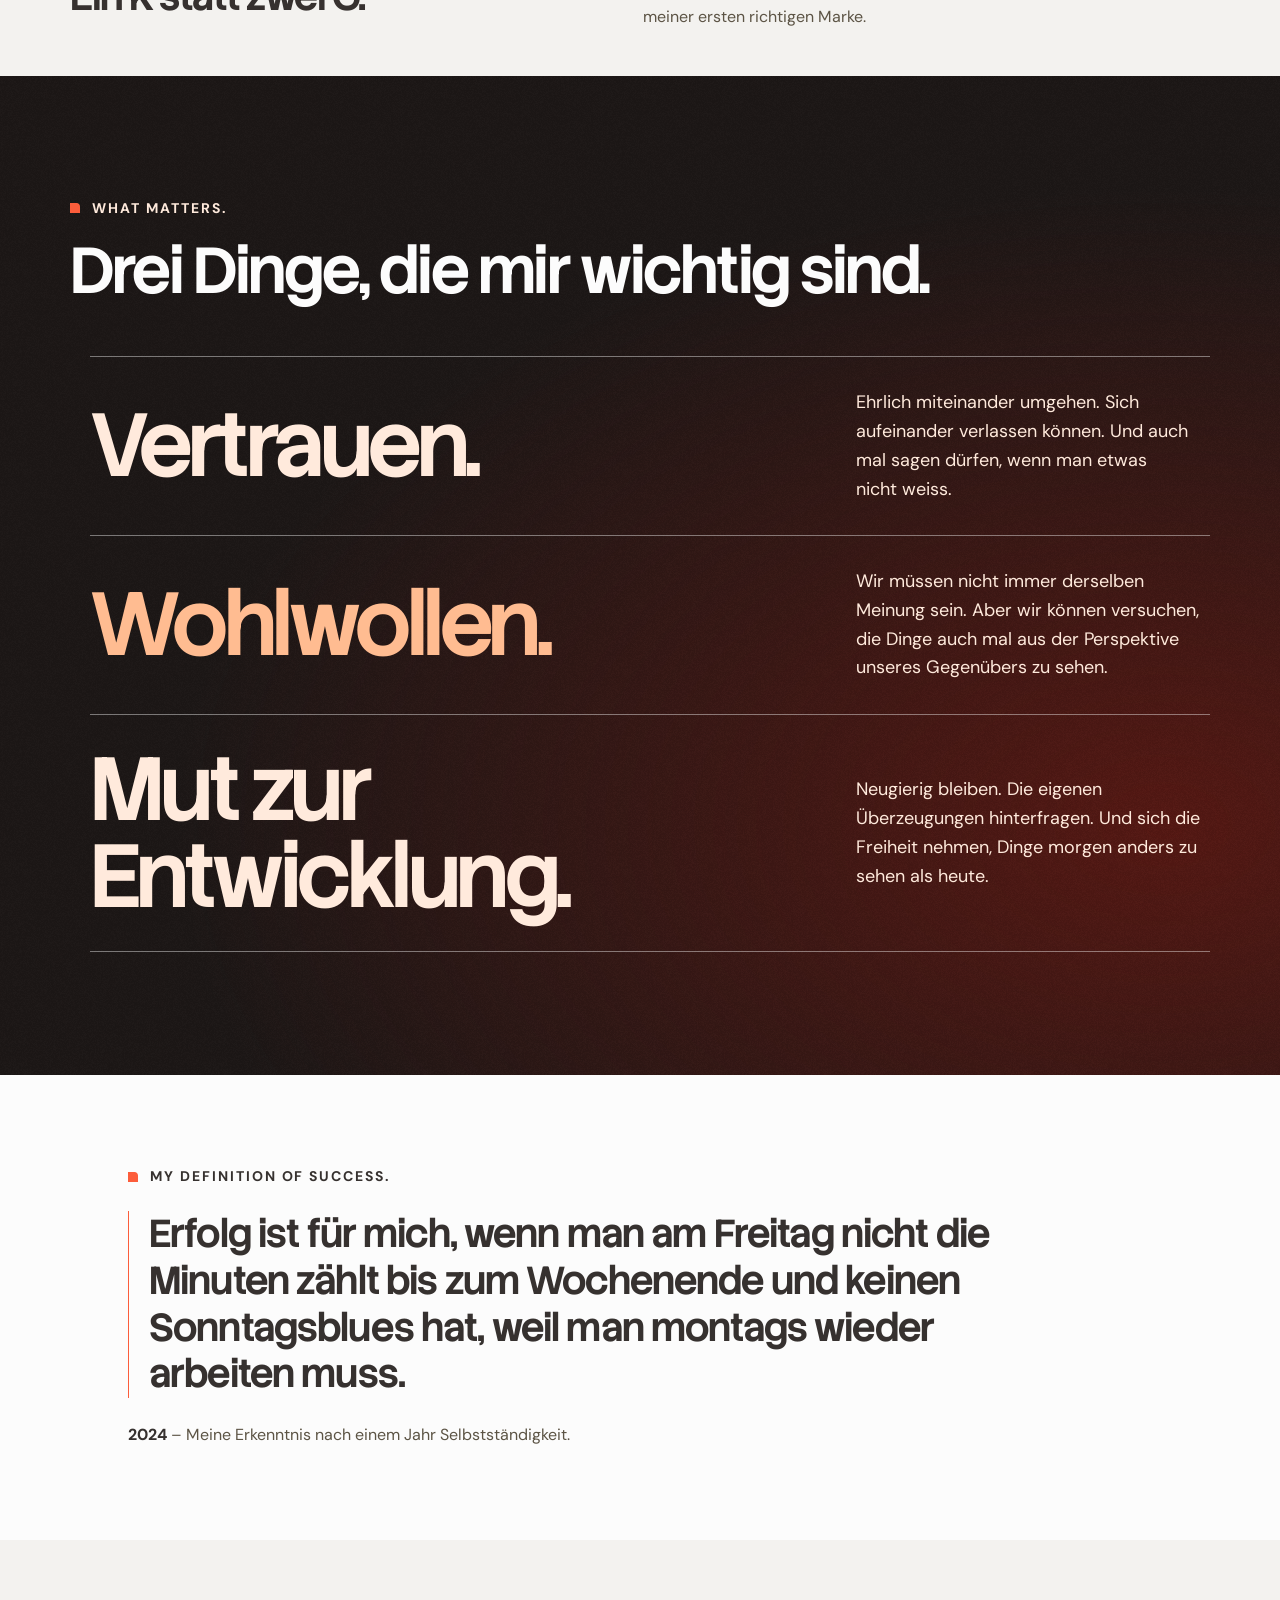
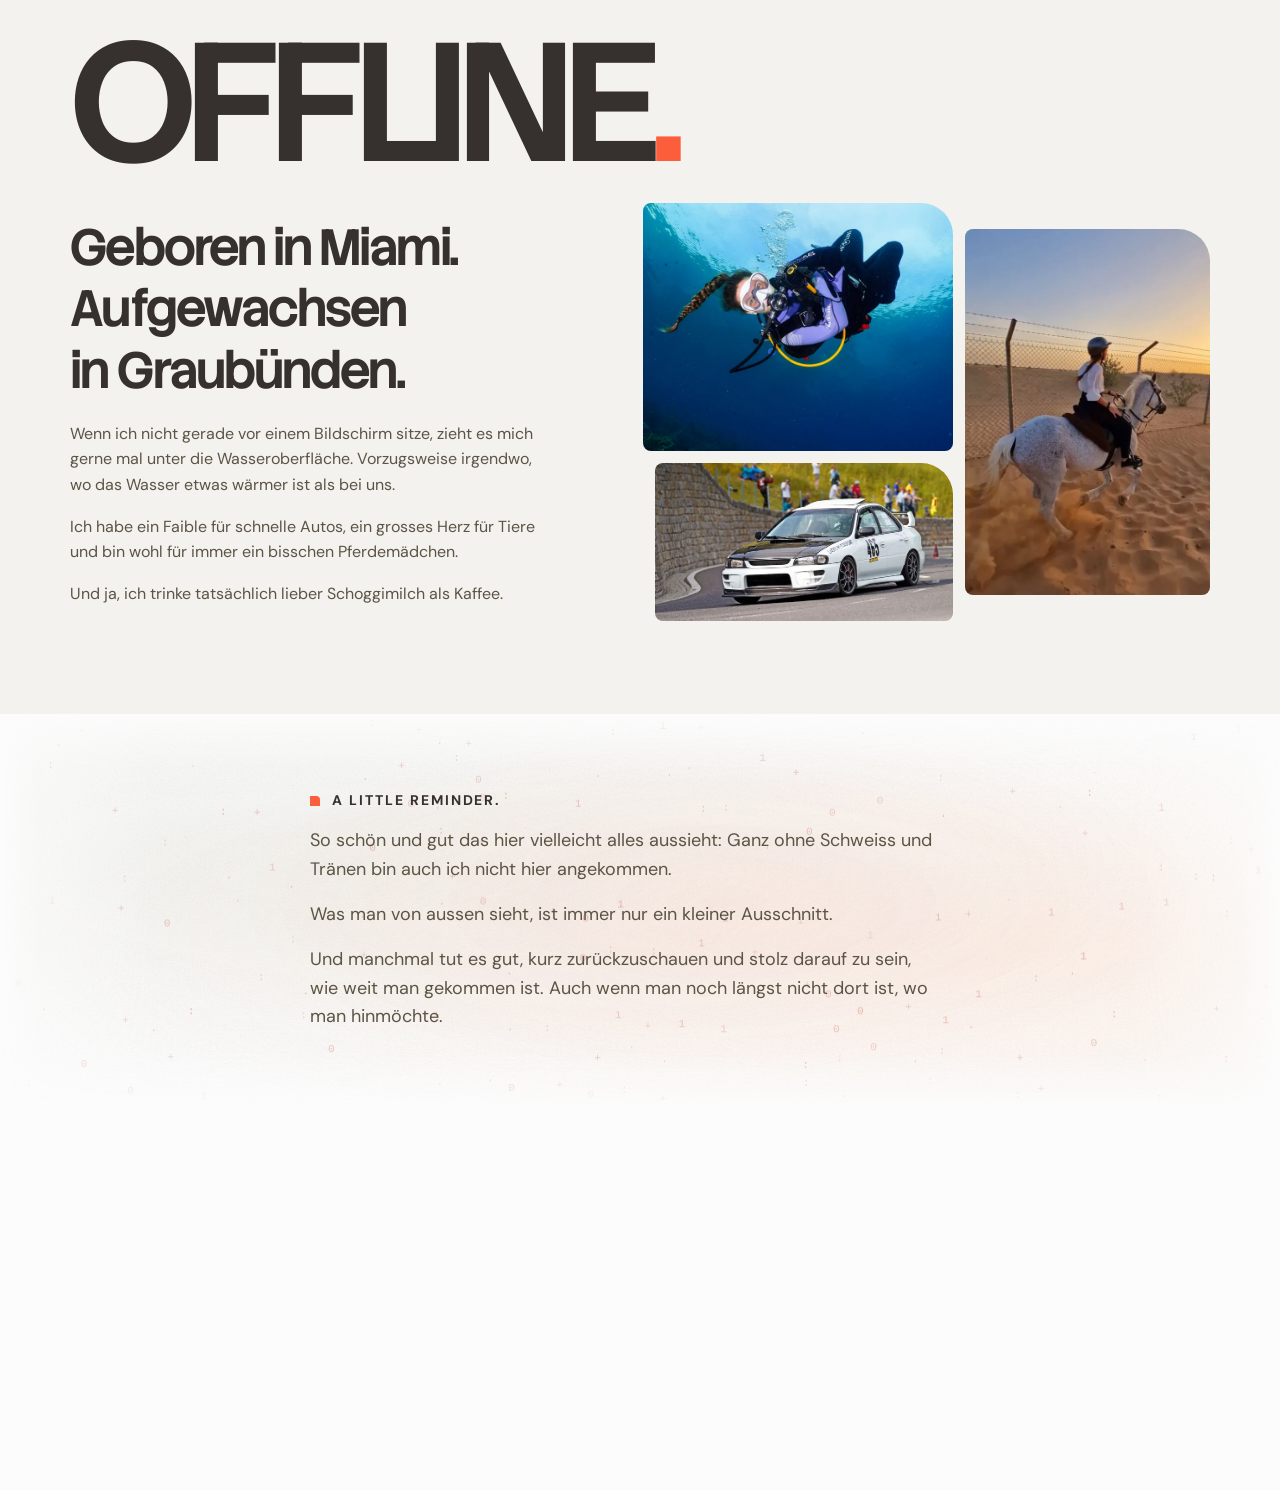
==== commit 07289f27: "Size the footer canvas after applying the curtain layout" ====
--- a/about/index.html
+++ b/about/index.html
@@ -13,7 +13,7 @@
   <link rel="stylesheet" href="../styles.css?v=about-field">
   <link rel="stylesheet" href="../about.css?v=editorial-v2">
   <script src="../scenes.js" defer></script>
-  <script src="../motion.js?v=mobile-curtain" defer></script>
+  <script src="../motion.js?v=curtain-size" defer></script>
   <script src="../language.js" defer></script>
 </head>
 <body class="about-page" id="start" data-native-scroll>
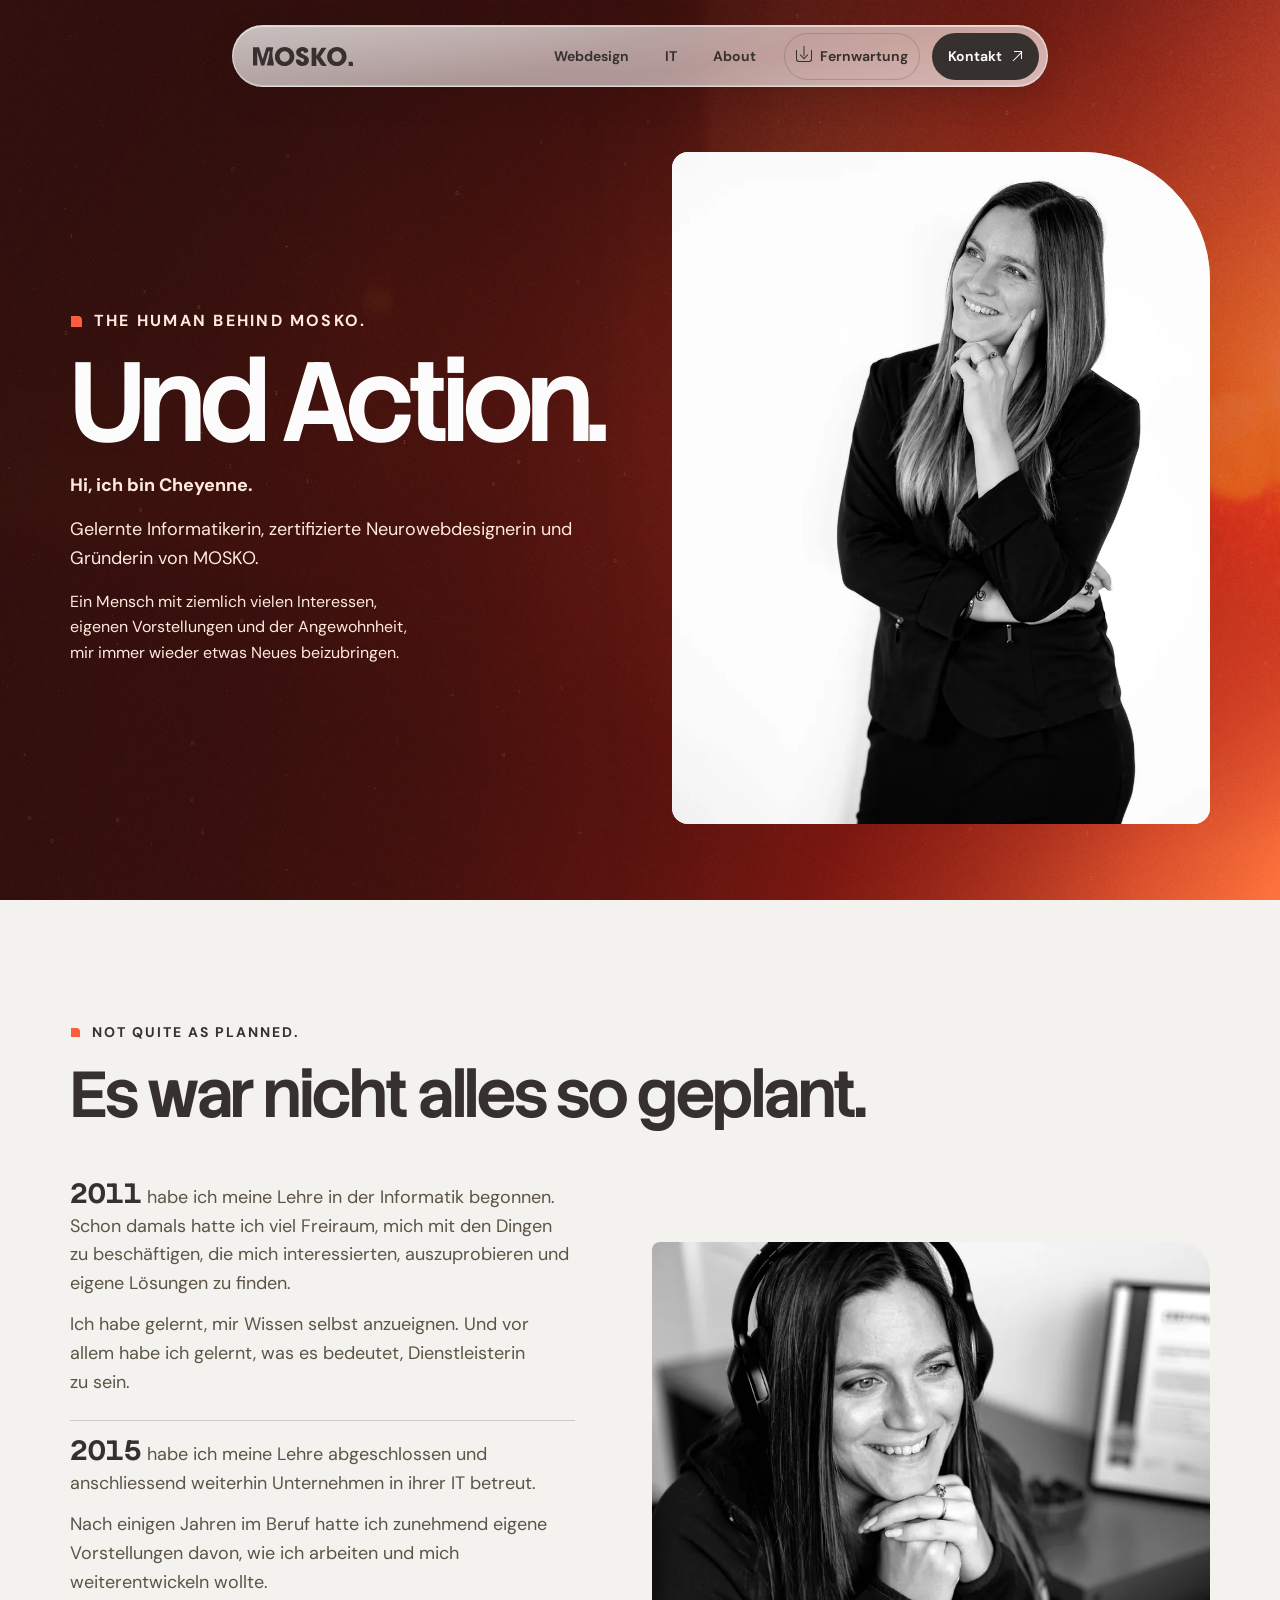
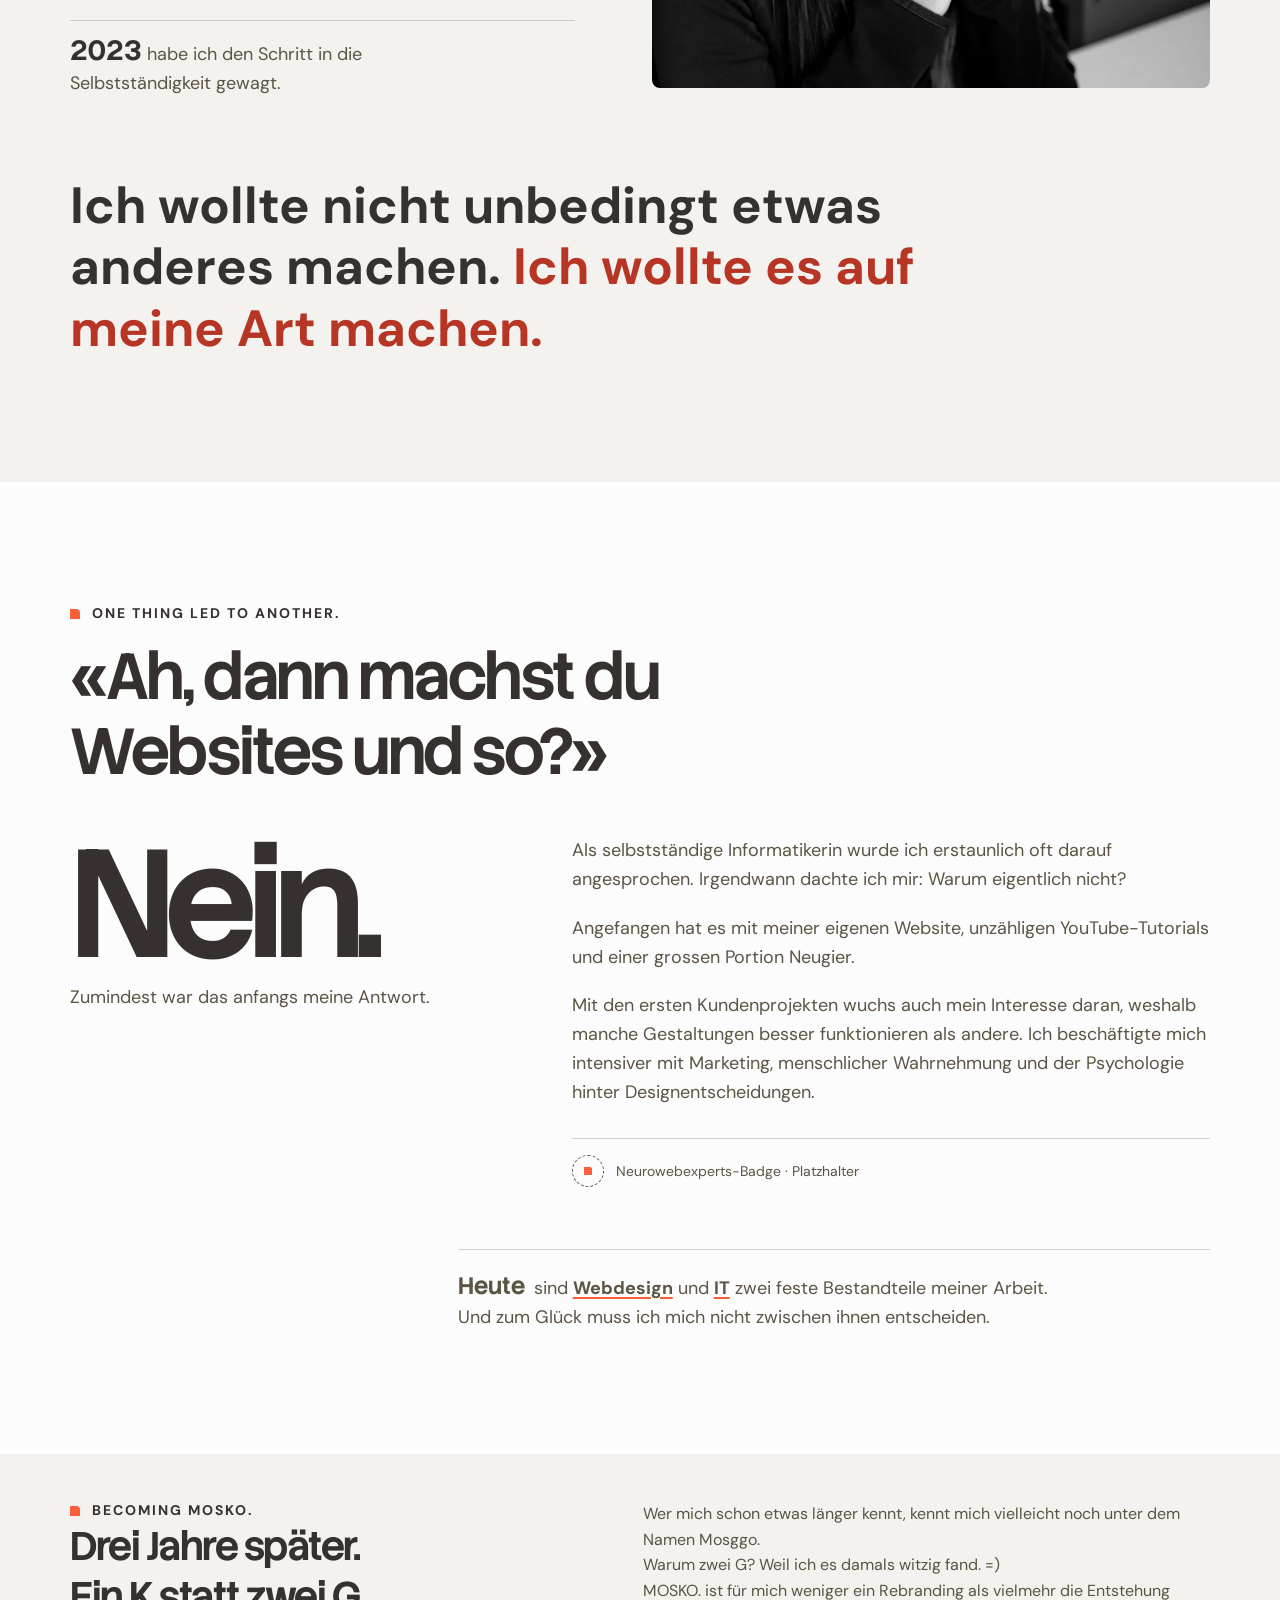
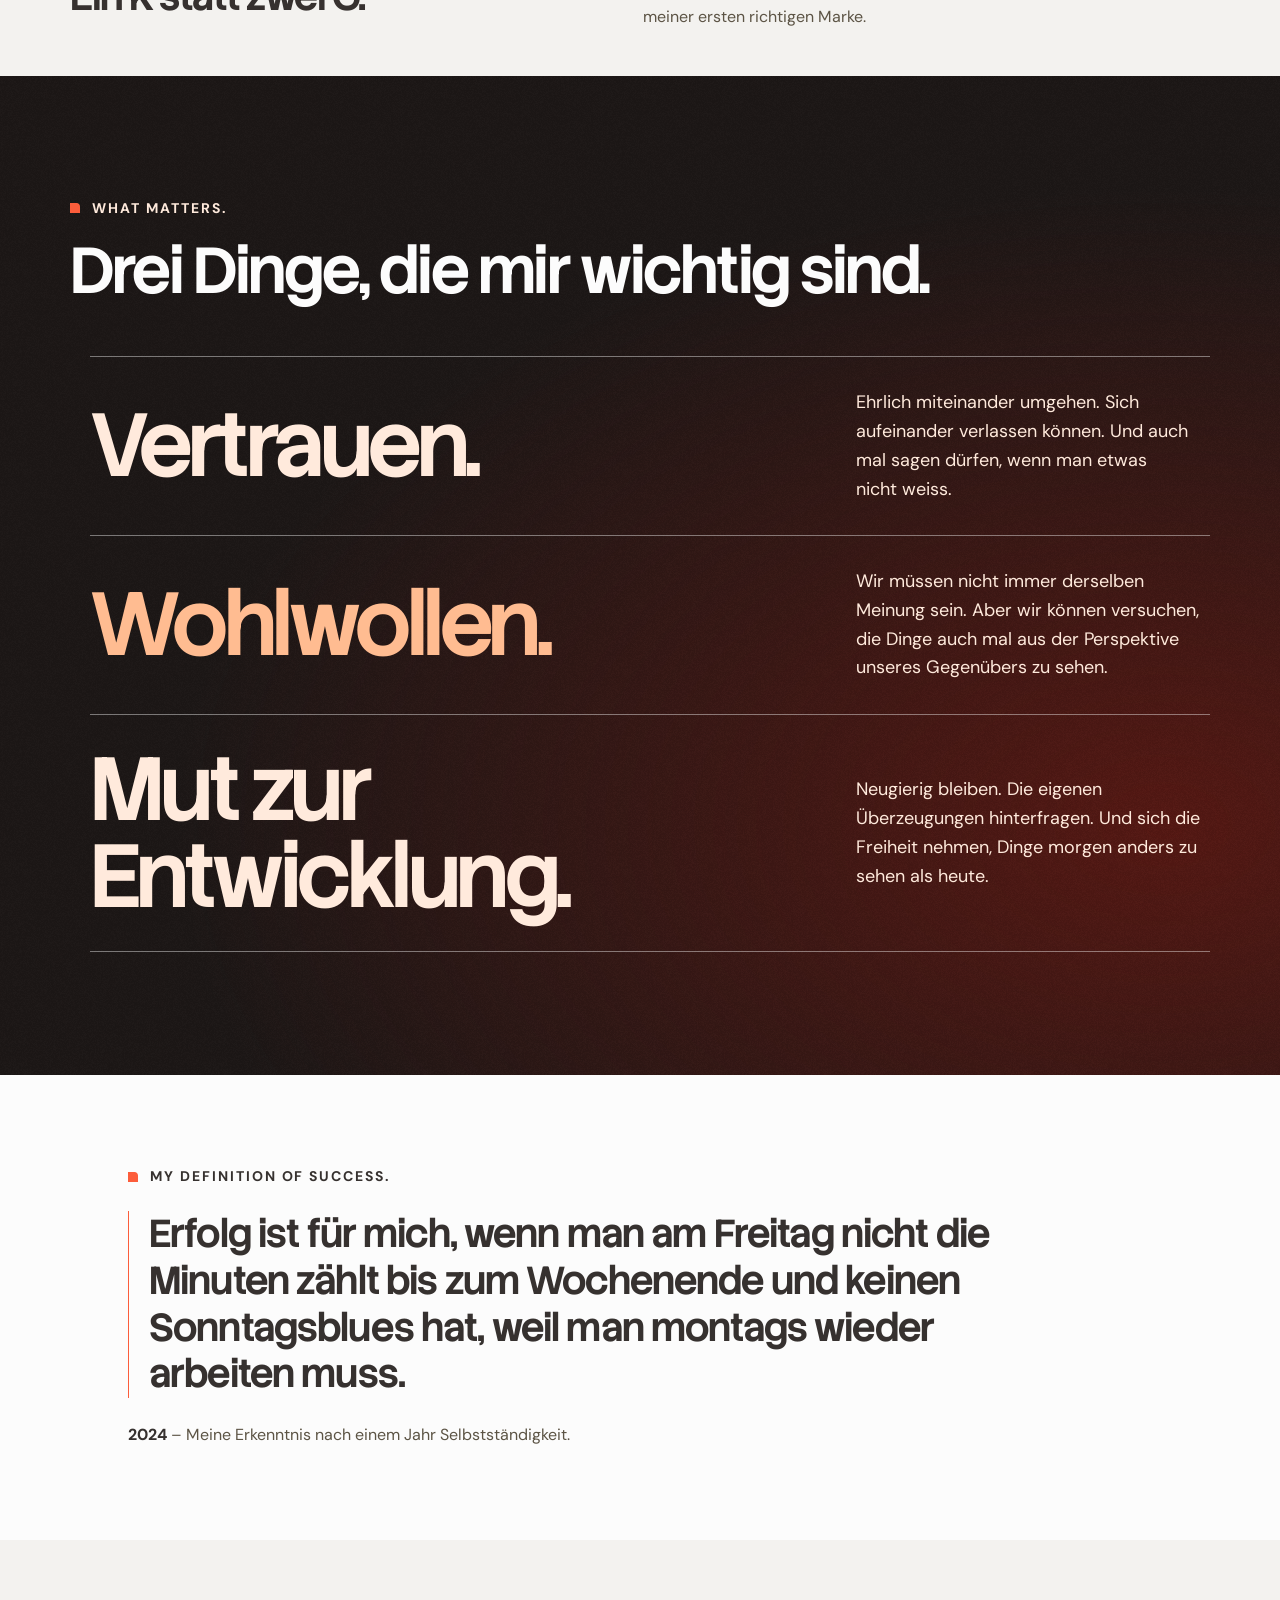
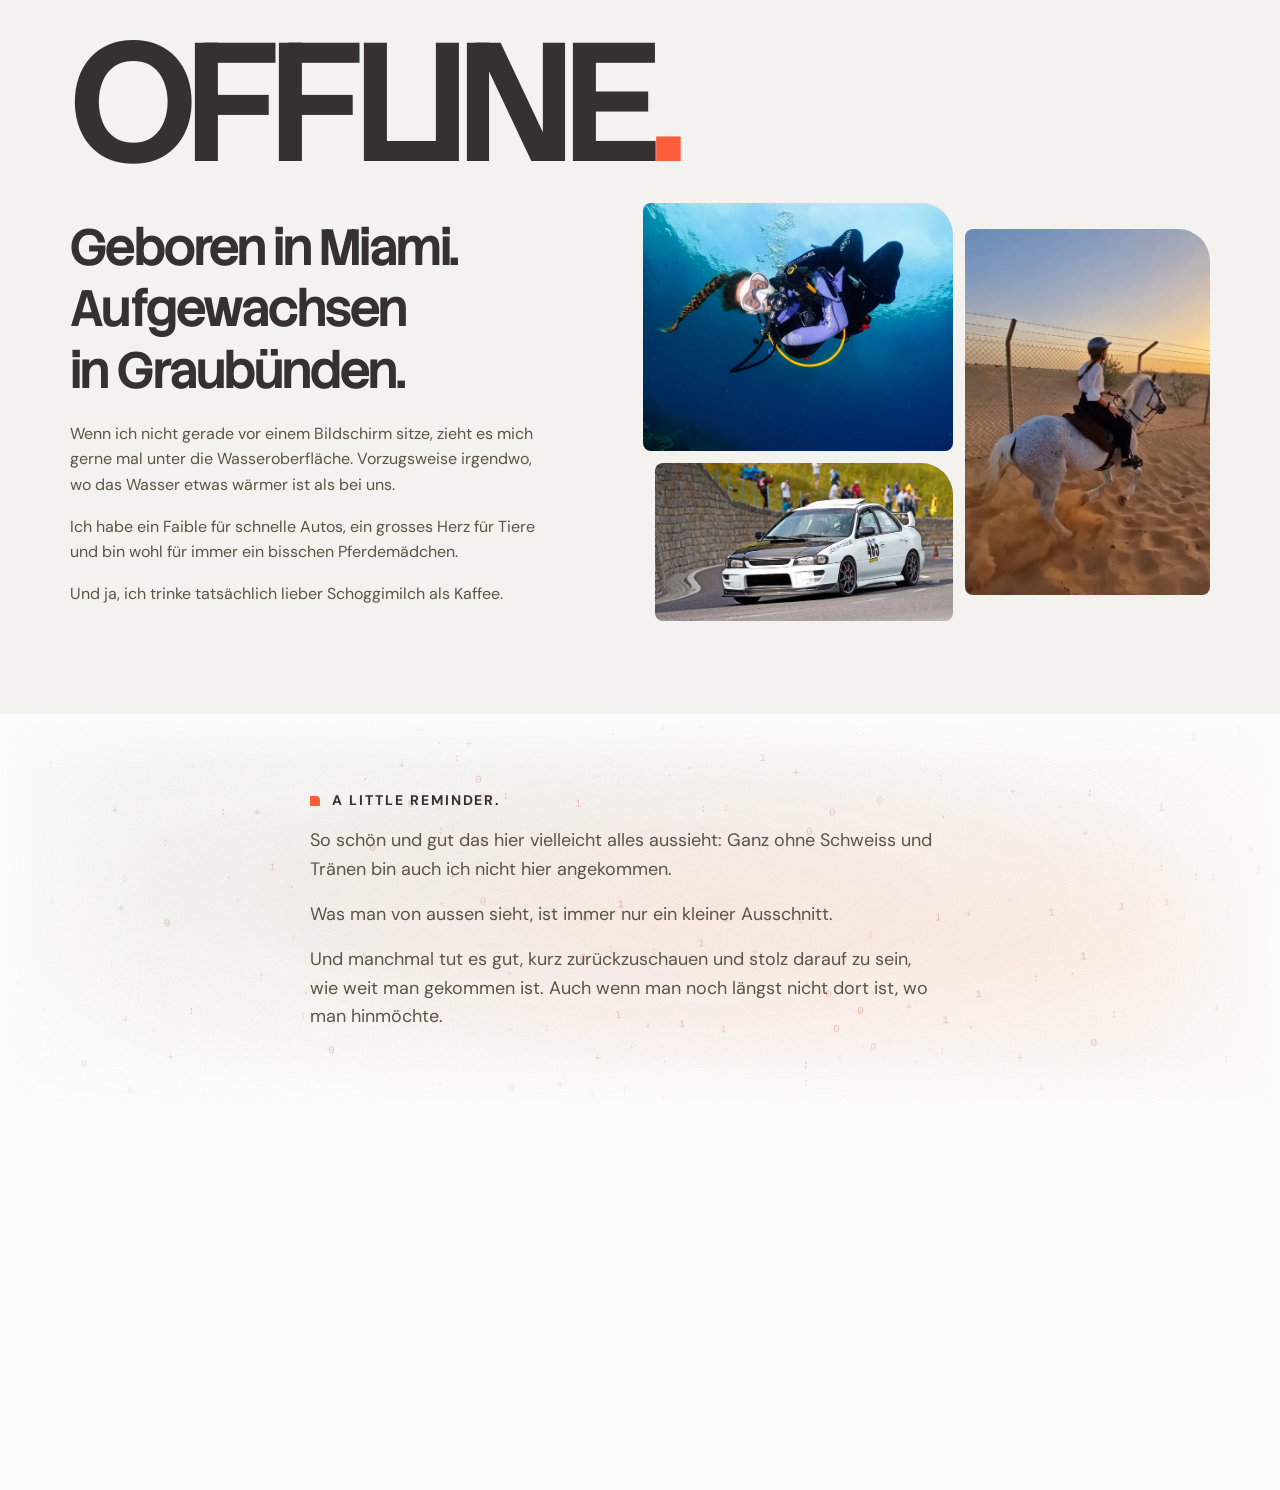
==== commit 74083f04: "Add the MOSKO contact page and email draft form" ====
--- a/about/index.html
+++ b/about/index.html
@@ -39,7 +39,7 @@
             <span class="download-icon" aria-hidden="true"></span><span>Fernwartung</span>
           </a>
         </li>
-        <li><a class="nav-contact" href="#kontakt" data-wp-path="/kontakt/">Kontakt <span class="arrow arrow-ne" aria-hidden="true"></span></a></li>
+        <li><a class="nav-contact" href="../kontakt/" data-wp-path="/kontakt/">Kontakt <span class="arrow arrow-ne" aria-hidden="true"></span></a></li>
       </ul>
     </nav>
   </header>
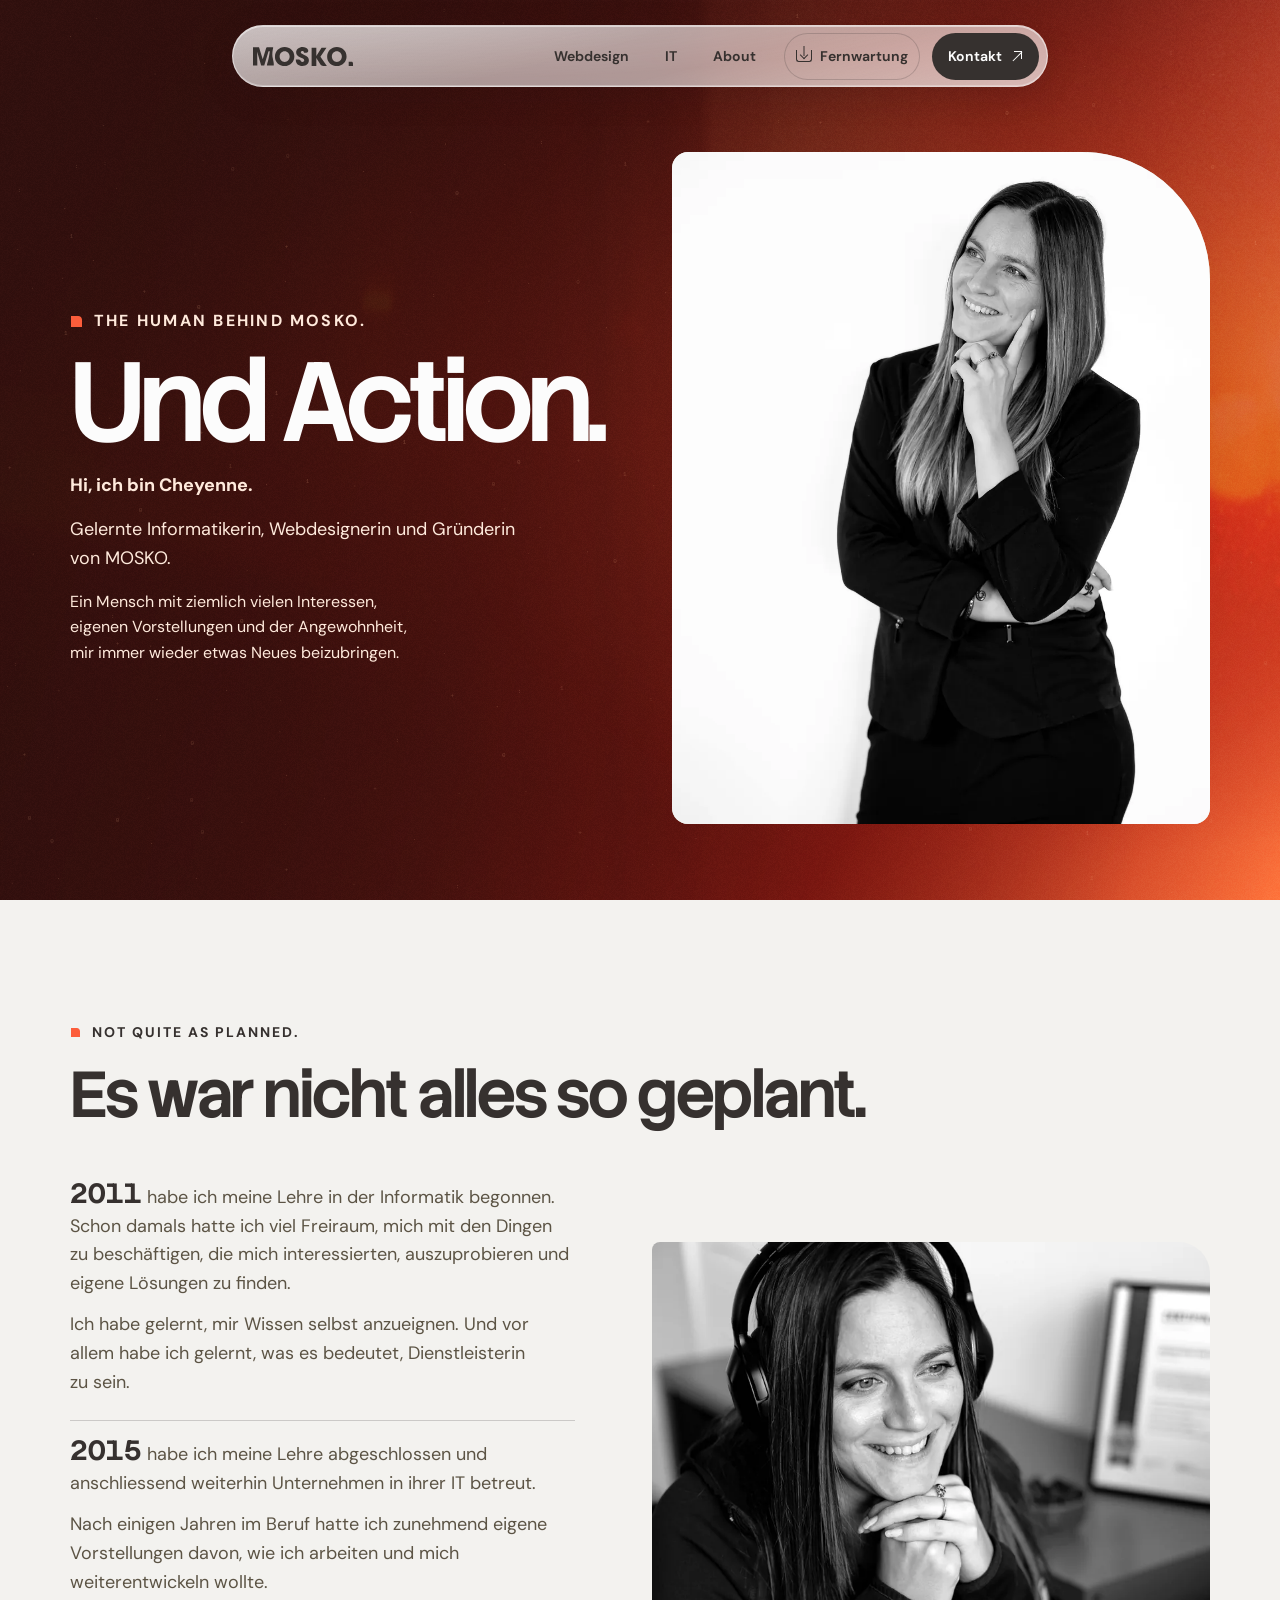
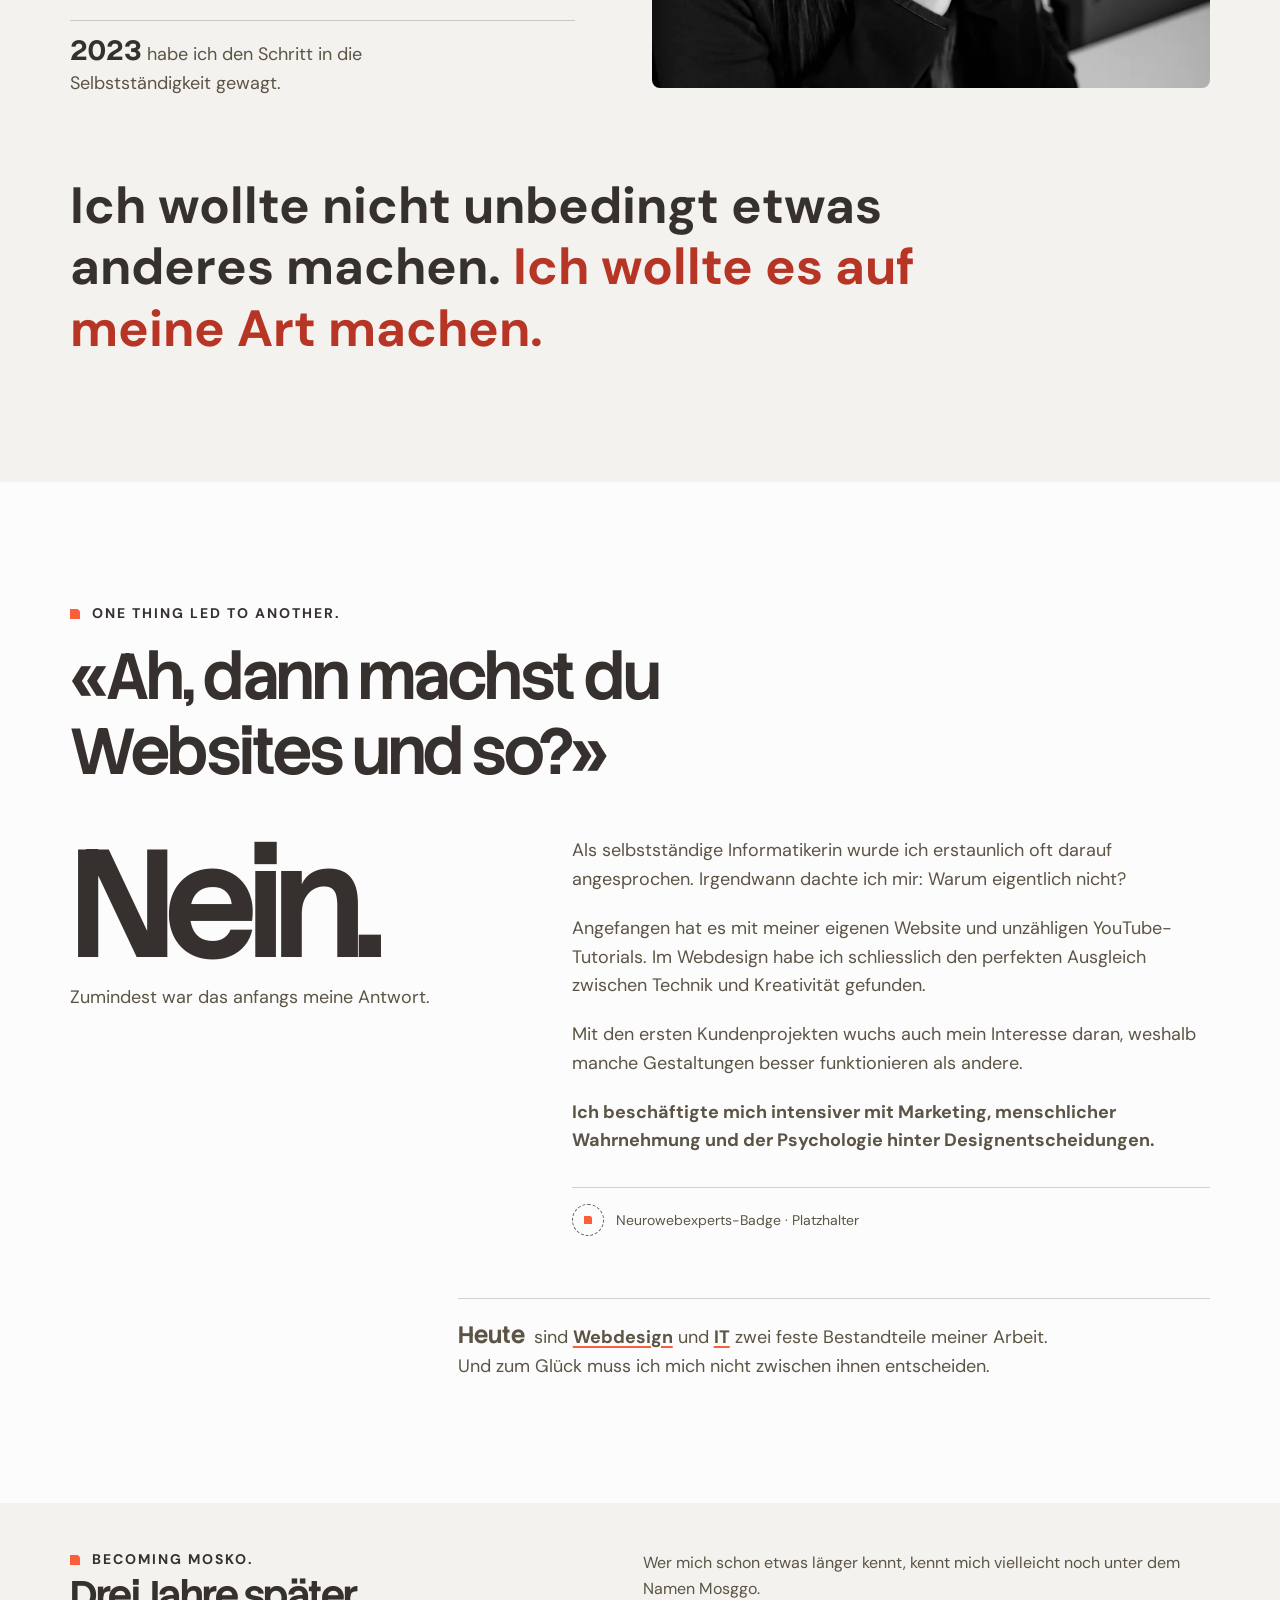
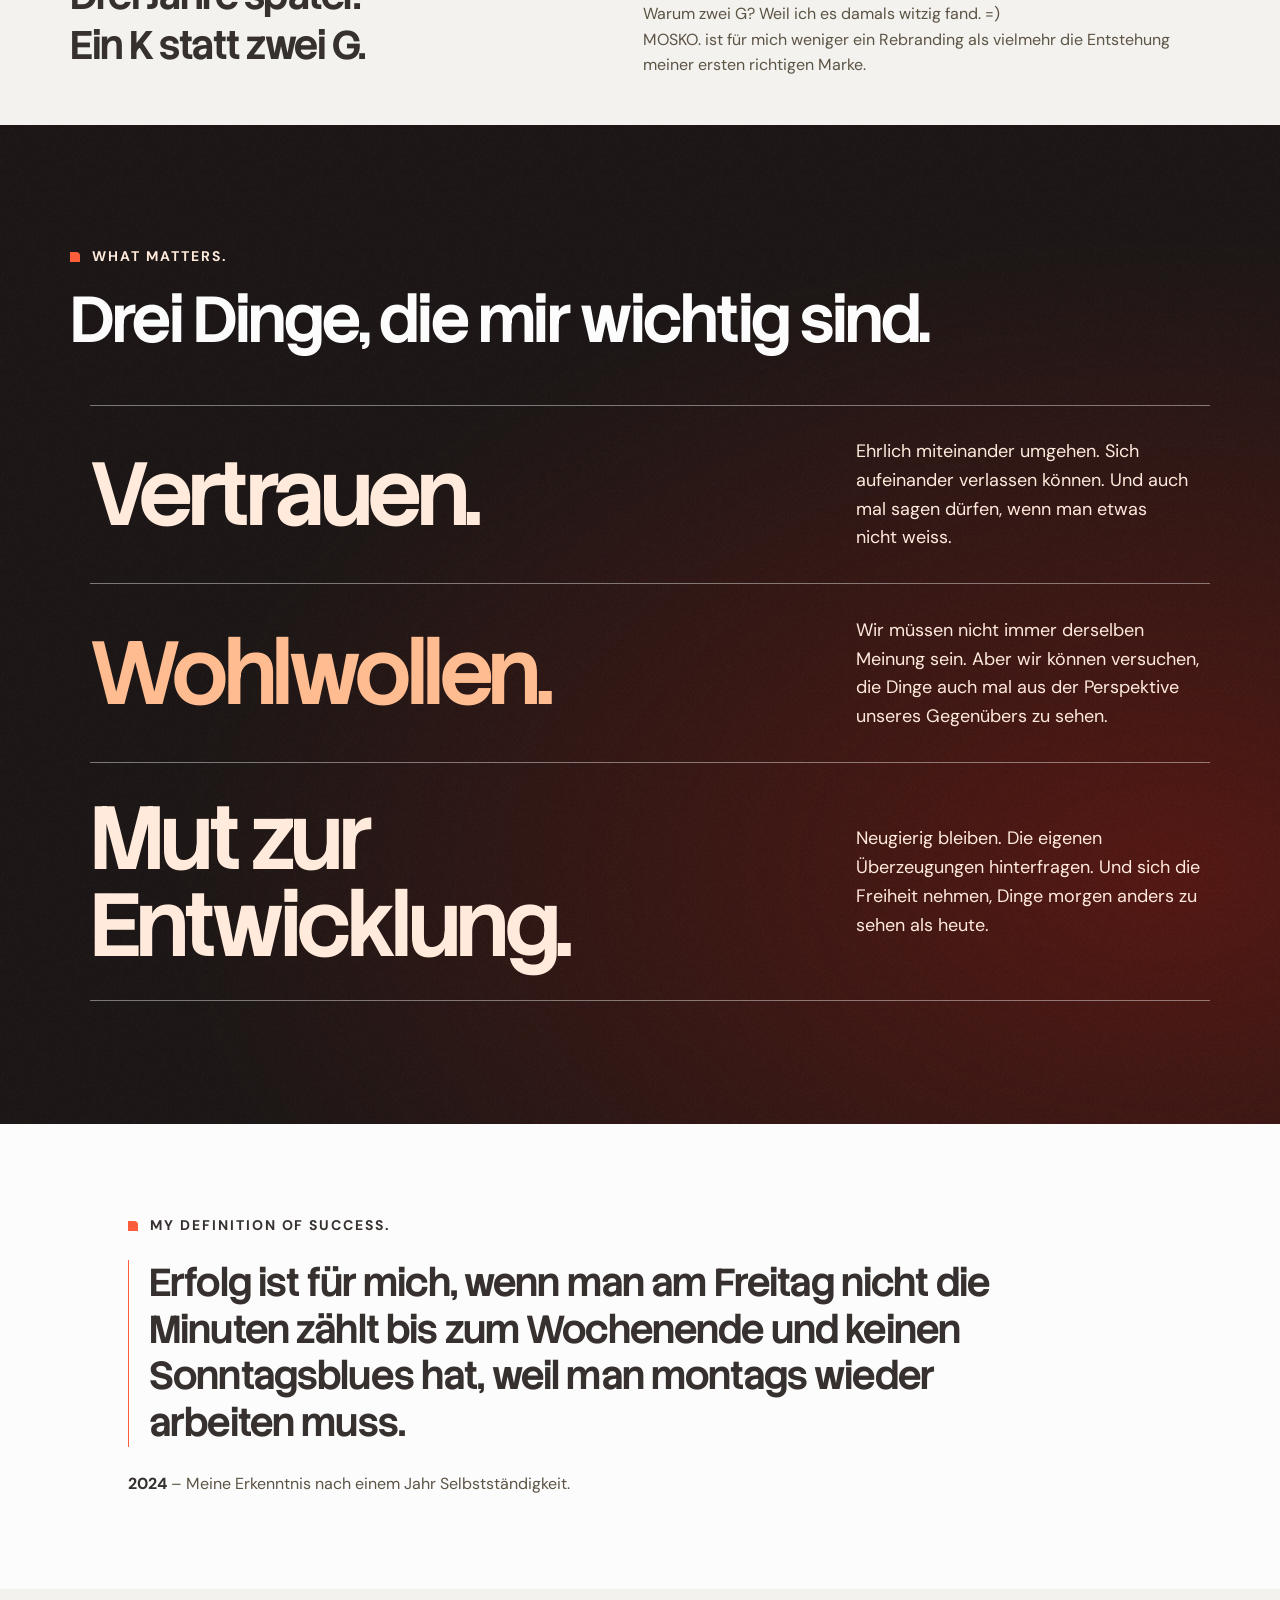
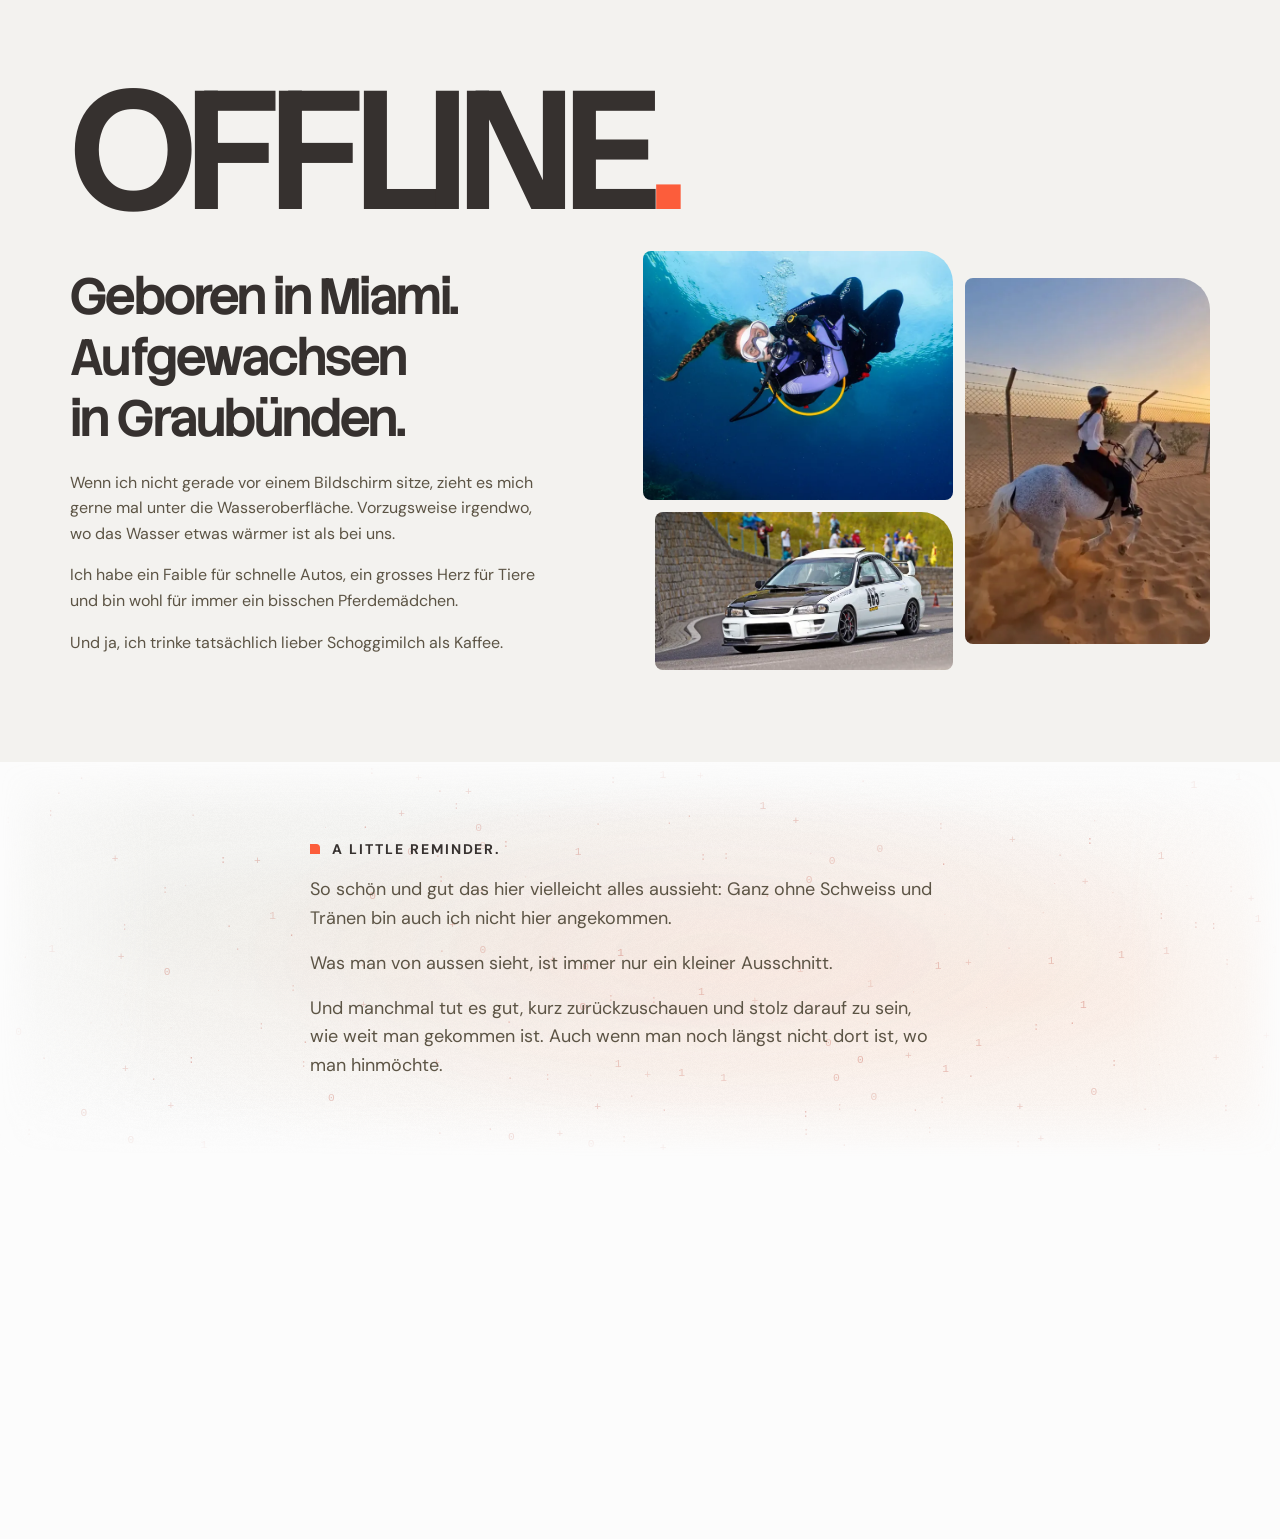
==== commit 9b9df073: "Apply the approved MOSKO copy refinements" ====
--- a/about/index.html
+++ b/about/index.html
@@ -57,7 +57,7 @@
         <p class="sub-title subtitle-on-dark" lang="en">The Human Behind Mosko.</p>
         <h1 class="heading-on-dark" id="hero-title">Und Action.</h1>
         <p class="about-hello body-l body-on-dark">Hi, ich bin Cheyenne.</p>
-        <p class="body-l body-on-dark">Gelernte Informatikerin, zertifizierte Neurowebdesignerin und Gründerin von MOSKO.</p>
+        <p class="body-l body-on-dark">Gelernte Informatikerin, Webdesignerin und Gründerin von MOSKO.</p>
         <p class="body-m body-on-dark">Ein Mensch mit ziemlich vielen Interessen, eigenen Vorstellungen und der Angewohnheit, mir immer wieder etwas Neues beizubringen.</p>
       </div>
       <figure class="about-hero-photo">
@@ -108,8 +108,9 @@
         <p class="about-answer body-l body-on-light"><strong>Nein.</strong> Zumindest war das anfangs meine Antwort.</p>
         <div class="flex-column gap-20 body-l body-on-light">
           <p>Als selbstständige Informatikerin wurde ich erstaunlich oft darauf angesprochen. Irgendwann dachte ich mir: Warum eigentlich nicht?</p>
-          <p>Angefangen hat es mit meiner eigenen Website, unzähligen YouTube-Tutorials und einer grossen Portion Neugier.</p>
-          <p>Mit den ersten Kundenprojekten wuchs auch mein Interesse daran, weshalb manche Gestaltungen besser funktionieren als andere. Ich beschäftigte mich intensiver mit Marketing, menschlicher Wahrnehmung und der Psychologie hinter Designentscheidungen.</p>
+          <p>Angefangen hat es mit meiner eigenen Website und unzähligen YouTube-Tutorials. Im Webdesign habe ich schliesslich den perfekten Ausgleich zwischen Technik und Kreativität gefunden.</p>
+          <p>Mit den ersten Kundenprojekten wuchs auch mein Interesse daran, weshalb manche Gestaltungen besser funktionieren als andere.</p>
+          <p><strong>Ich beschäftigte mich intensiver mit Marketing, menschlicher Wahrnehmung und der Psychologie hinter Designentscheidungen.</strong></p>
           <div class="credential" data-wp-slot="neurowebexperts-badge">
             <span class="credential-mark" aria-hidden="true"></span>
             <p class="body-s">Neurowebexperts-Badge · Platzhalter</p>
